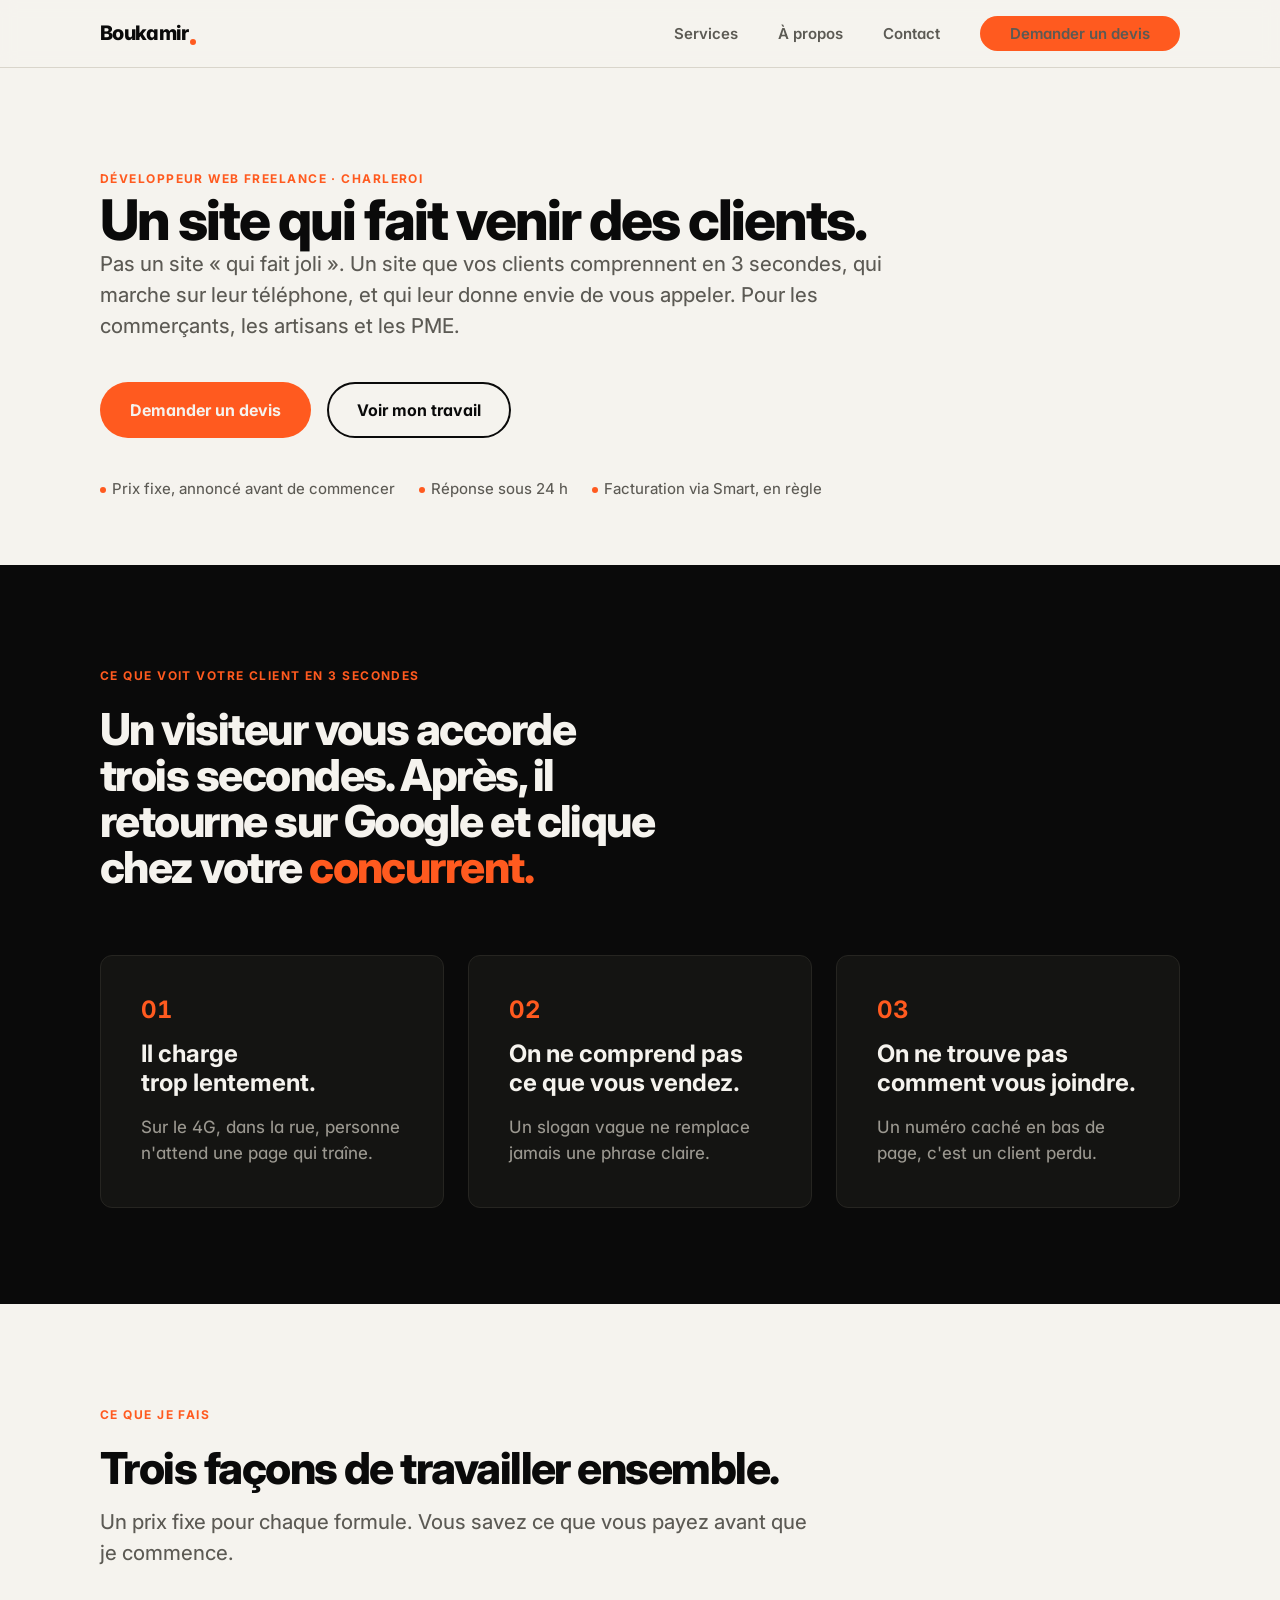
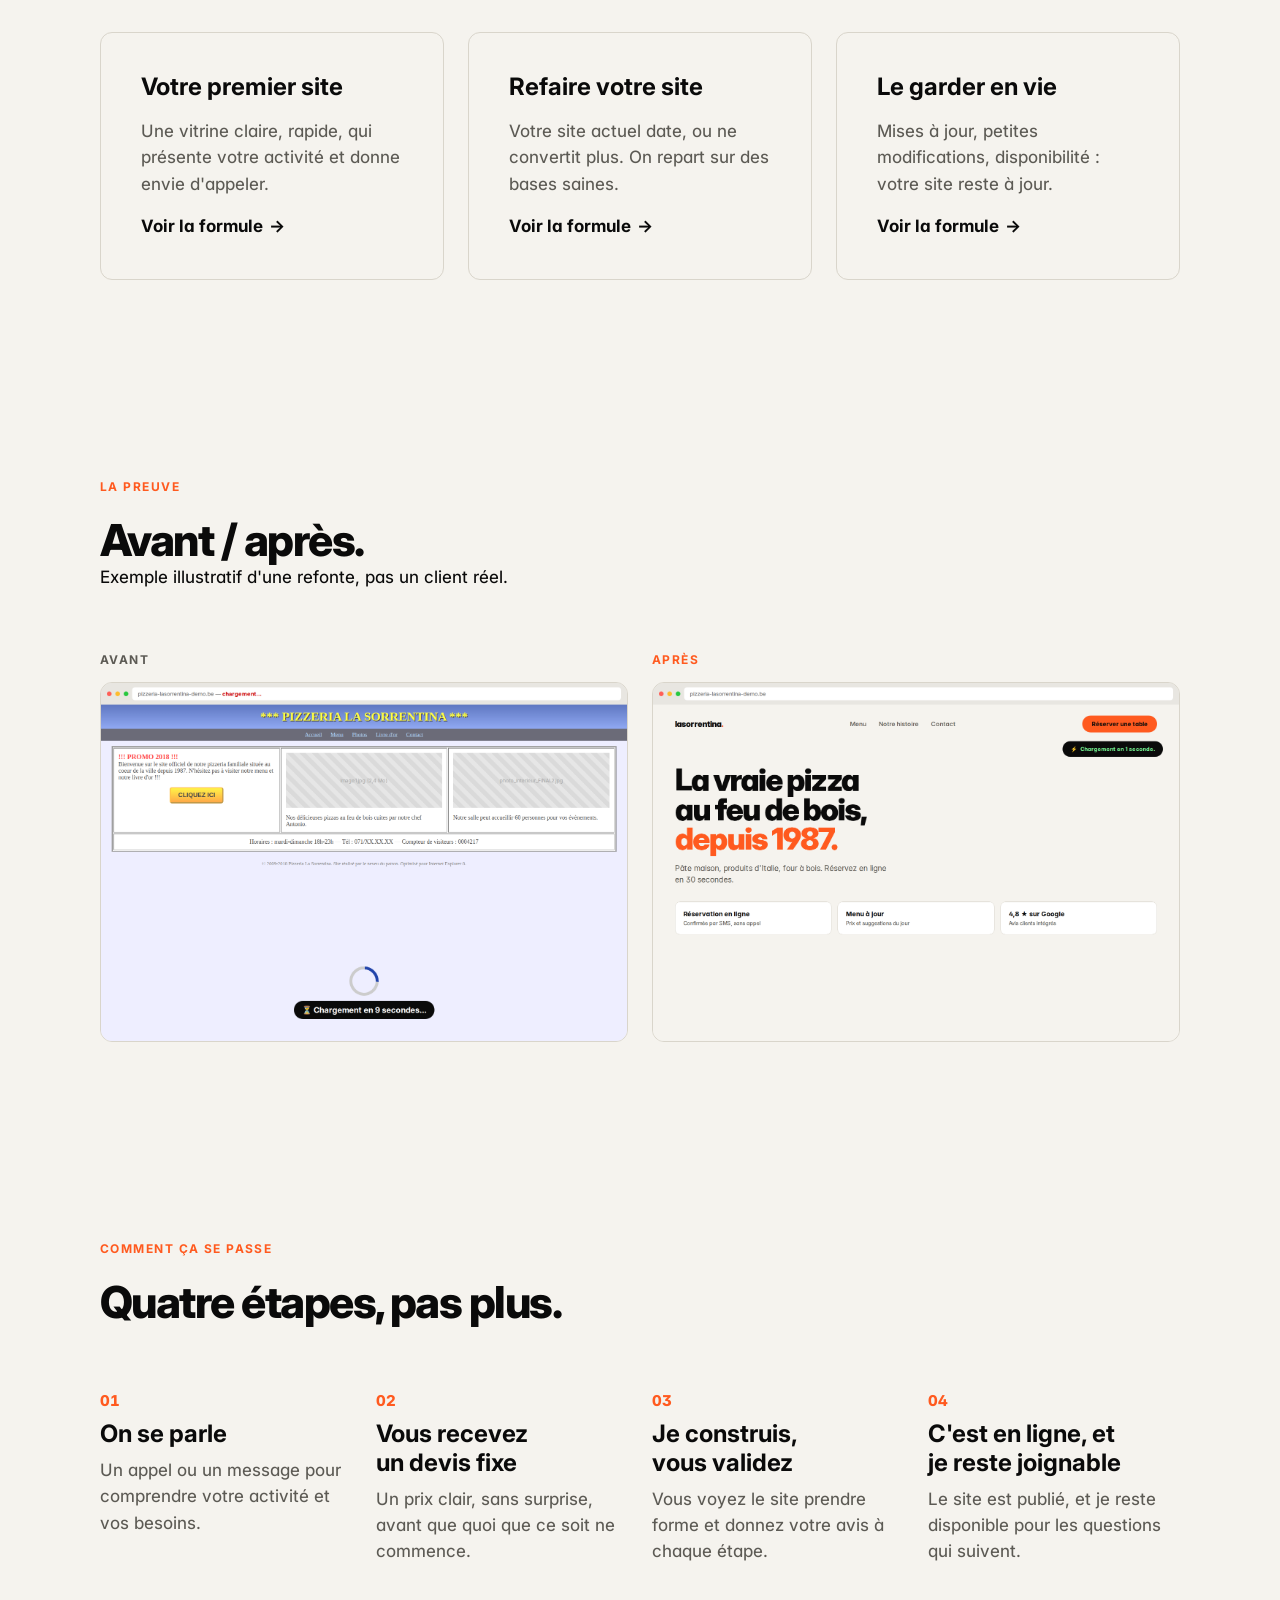
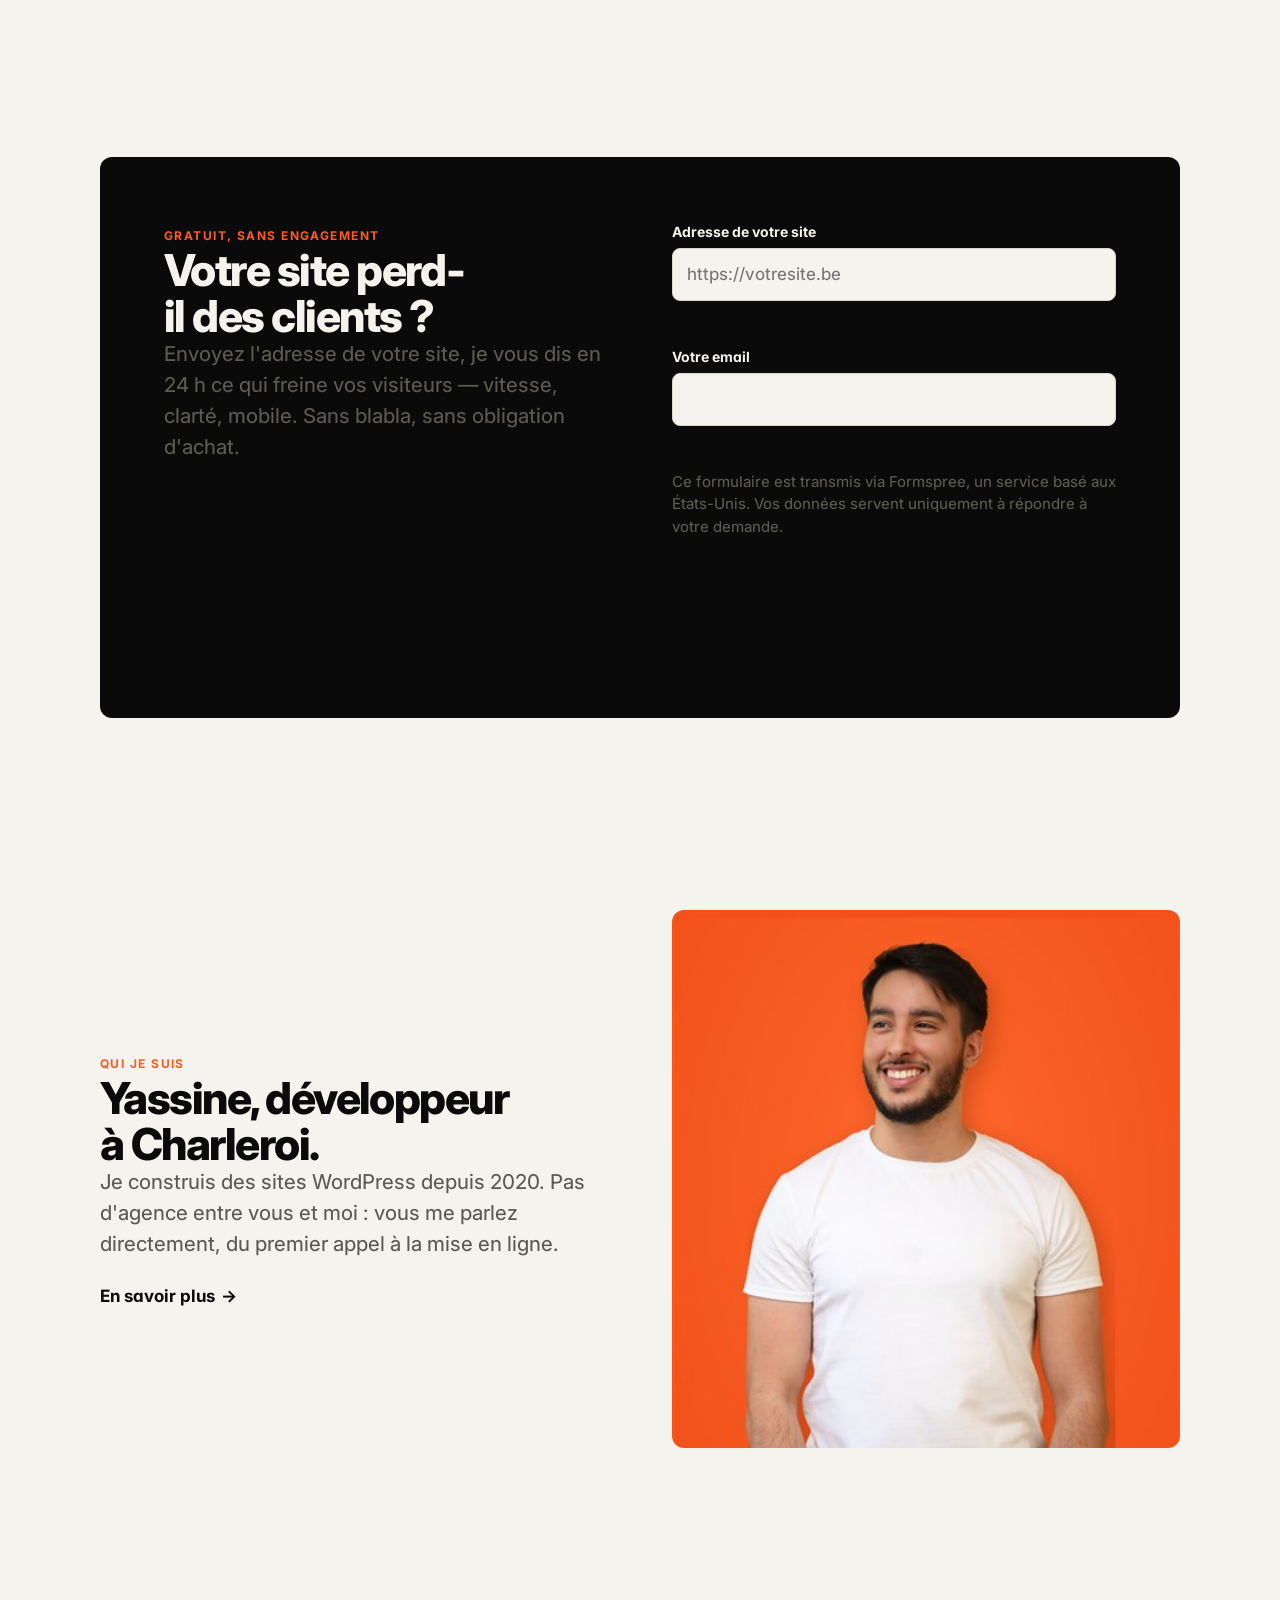
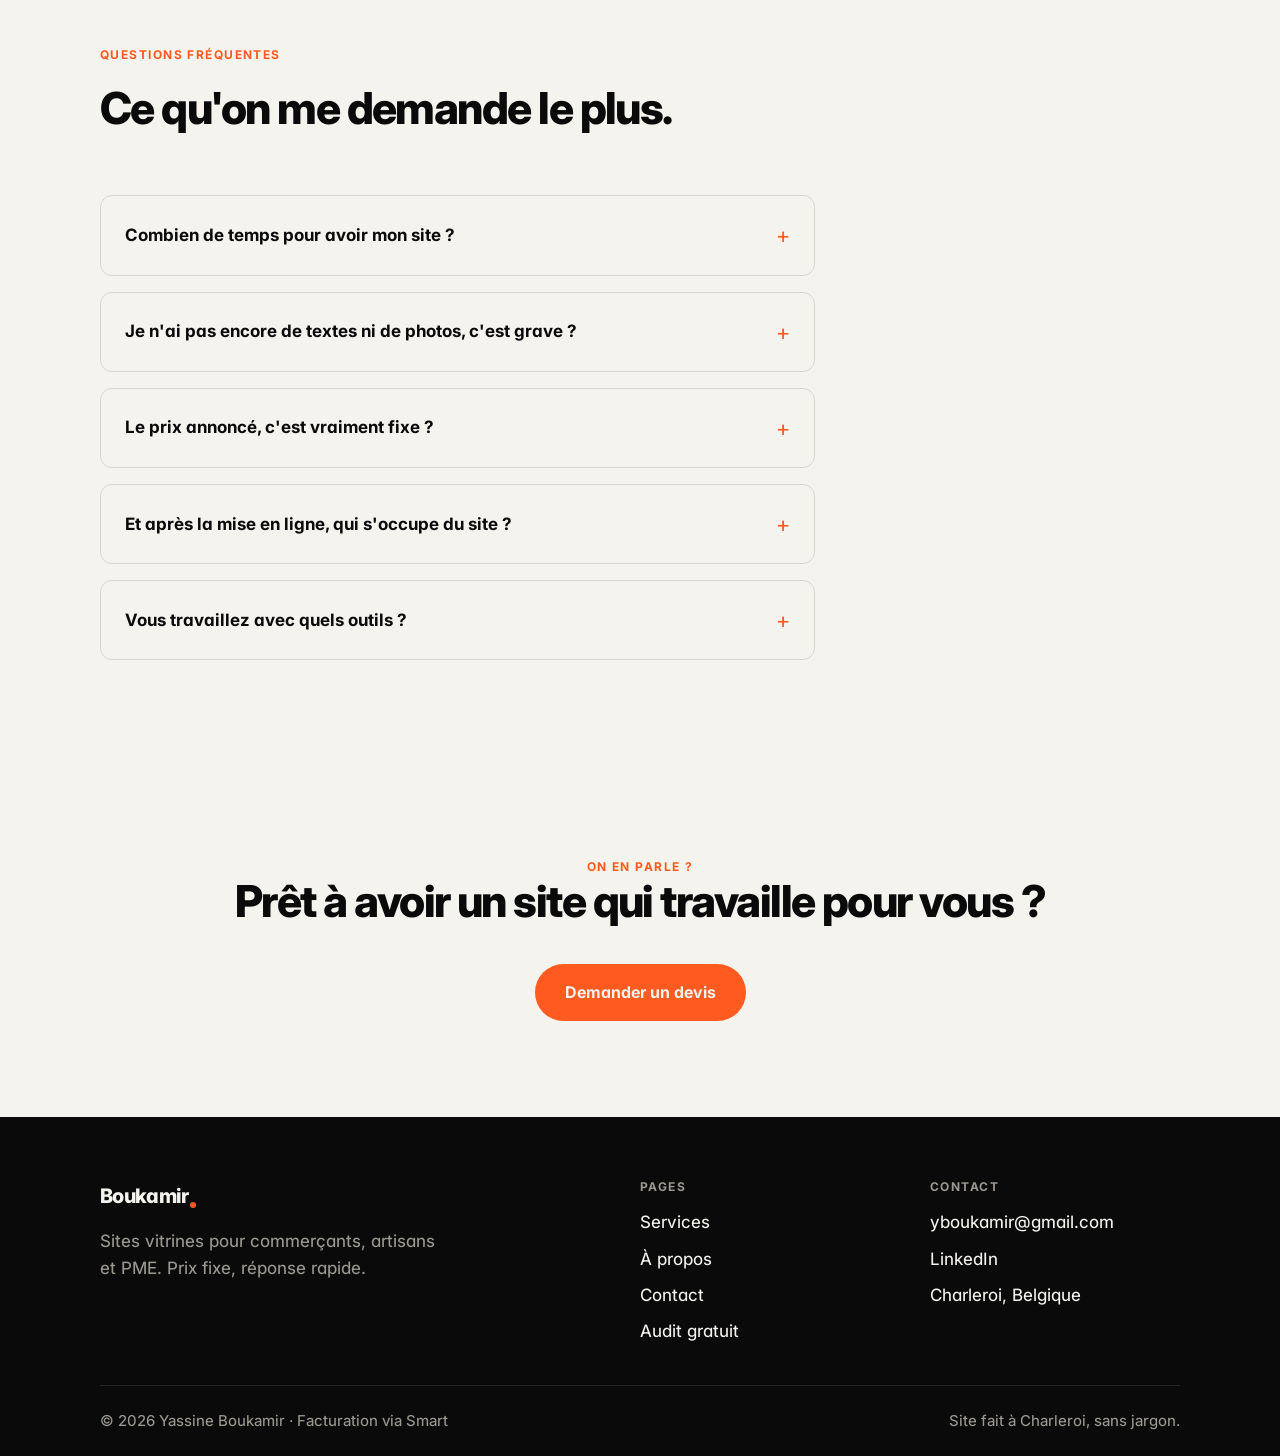
==== index.html @ 2dfe796b "Régénère l'aperçu de partage pour la nouvelle maquette apercu-4.jpg remplace apercu-3.jpg (qui montr" ====
<!DOCTYPE html>
<html lang="fr">
<head>
  <meta charset="UTF-8">
  <meta name="viewport" content="width=device-width, initial-scale=1">
  <title>Un site qui fait venir des clients — Yassine Boukamir, développeur web à Charleroi</title>
  <meta name="description" content="Sites vitrines pour commerçants, artisans et PME. Prix fixe annoncé avant de commencer, réponse sous 24 h. Devis gratuit.">

  <meta property="og:title" content="Un site qui fait venir des clients — Yassine Boukamir">
  <meta property="og:description" content="Sites vitrines pour commerçants, artisans et PME. Prix fixe annoncé avant de commencer, réponse sous 24 h.">
  <meta property="og:type" content="website">
  <meta property="og:url" content="https://boukamir.be/">
  <link rel="canonical" href="https://boukamir.be/">
  <!-- TODO après cette refonte : régénérer l'aperçu de partage avec
       .claude/apercu.ps1 et incrémenter son numéro de version (apercu-4.jpg),
       le contenu de la page ayant changé. -->
  <meta property="og:image" content="https://boukamir.be/assets/apercu-4.jpg">
  <meta property="og:image:width" content="1200">
  <meta property="og:image:height" content="630">
  <meta property="og:image:alt" content="Yassine Boukamir, développeur web à Charleroi">
  <meta name="twitter:card" content="summary_large_image">

  <meta name="google-site-verification" content="LoE7iel1y7EDNJW5CL4DNfynYiIcXp9uapy0k_Mepdo">

  <!-- Police Inter via Google Fonts : choix volontaire de la refonte du
       31/08/2026, au lieu de Manrope auto-hébergée. Inter n'est pas
       distribuée en variable statique facile à auto-héberger dans ce cadre,
       d'où le retour à Google Fonts ; le preconnect limite la latence de la
       première requête. -->
  <link rel="preconnect" href="https://fonts.googleapis.com">
  <link rel="preconnect" href="https://fonts.gstatic.com" crossorigin>
  <link rel="stylesheet" href="https://fonts.googleapis.com/css2?family=Inter:opsz,wght@14..32,100..900&display=swap">
  <link rel="stylesheet" href="css/style.css">
  <link rel="icon" href="data:image/svg+xml,<svg xmlns='http://www.w3.org/2000/svg' viewBox='0 0 100 100'><rect width='100' height='100' rx='16' fill='%230A0A0A'/><text x='50' y='74' font-family='Inter,Segoe UI,sans-serif' font-size='70' font-weight='800' text-anchor='middle' fill='%23F5F3EE'>Y</text></svg>">

  <script type="application/ld+json">
  {
    "@context": "https://schema.org",
    "@type": "Person",
    "name": "Yassine Boukamir",
    "url": "https://boukamir.be/",
    "email": "mailto:yboukamir@gmail.com",
    "image": "https://boukamir.be/assets/yassine-900.jpg",
    "jobTitle": "Développeur web freelance",
    "description": "Sites vitrines pour commerçants, artisans et PME à Charleroi et alentours.",
    "address": {
      "@type": "PostalAddress",
      "addressLocality": "Charleroi",
      "addressCountry": "BE"
    },
    "knowsLanguage": ["fr", "en"],
    "knowsAbout": ["Développement web", "WordPress", "WooCommerce", "Référencement", "Accessibilité"],
    "sameAs": [
      "https://www.linkedin.com/in/yboukamir/",
      "https://github.com/yboukamir"
    ]
  }
  </script>
</head>
<body>
  <a class="lien-evitement" href="#contenu">Aller au contenu</a>

  <header class="site-header">
    <div class="conteneur entete-inner">
      <a class="logo" href="/">Boukamir</a>

      <nav class="nav" id="nav" aria-label="Navigation principale">
        <ul>
          <li><a href="/services.html">Services</a></li>
          <li><a href="/a-propos.html">À propos</a></li>
          <li><a href="/contact.html">Contact</a></li>
        </ul>
        <a class="btn btn--primary" href="/contact.html">Demander un devis</a>
      </nav>

      <button class="nav-toggle" id="burger" type="button" aria-expanded="false" aria-controls="nav" aria-label="Ouvrir le menu">
        <svg viewBox="0 0 24 24" fill="none" stroke="currentColor" stroke-width="2" aria-hidden="true">
          <path d="M3 6h18M3 12h18M3 18h18"/>
        </svg>
      </button>
    </div>
  </header>

  <main id="contenu">

    <!-- Héros texte seul, sans photo : conforme à la maquette source, qui ne
         montre la photo qu'au bloc « Qui je suis » et sur la page à propos. -->
    <section class="hero conteneur">
      <p class="label">Développeur web freelance · Charleroi</p>
      <h1>Un site qui fait venir des clients.</h1>
      <p class="lead">Pas un site « qui fait joli ». Un site que vos clients comprennent en 3 secondes, qui marche sur leur téléphone, et qui leur donne envie de vous appeler. Pour les commerçants, les artisans et les PME.</p>
      <div class="hero-actions">
        <a class="btn btn--primary" href="/contact.html">Demander un devis</a>
        <a class="btn btn--outline" href="#travail">Voir mon travail</a>
      </div>
      <ul class="hero-meta">
        <li>Prix fixe, annoncé avant de commencer</li>
        <li>Réponse sous 24 h</li>
        <li>Facturation via Smart, en règle</li>
      </ul>
    </section>

    <section class="section bg-noir">
      <div class="conteneur">
        <div class="section-head">
          <p class="label">Ce que voit votre client en 3 secondes</p>
          <h2>Un visiteur vous accorde trois secondes. Après, il retourne sur Google et clique chez votre <span class="accent">concurrent.</span></h2>
        </div>
        <div class="grille">
          <div class="card">
            <p class="card-num">01</p>
            <h3>Il charge trop lentement.</h3>
            <p class="gris">Sur le 4G, dans la rue, personne n'attend une page qui traîne.</p>
          </div>
          <div class="card">
            <p class="card-num">02</p>
            <h3>On ne comprend pas ce que vous vendez.</h3>
            <p class="gris">Un slogan vague ne remplace jamais une phrase claire.</p>
          </div>
          <div class="card">
            <p class="card-num">03</p>
            <h3>On ne trouve pas comment vous joindre.</h3>
            <p class="gris">Un numéro caché en bas de page, c'est un client perdu.</p>
          </div>
        </div>
      </div>
    </section>

    <section class="section" id="services-apercu">
      <div class="conteneur">
        <div class="section-head">
          <p class="label">Ce que je fais</p>
          <h2>Trois façons de travailler ensemble.</h2>
          <p class="lead">Un prix fixe pour chaque formule. Vous savez ce que vous payez avant que je commence.</p>
        </div>
        <div class="grille">
          <a class="card" href="/services.html#vitrine">
            <h3>Votre premier site</h3>
            <p class="gris">Une vitrine claire, rapide, qui présente votre activité et donne envie d'appeler.</p>
            <span class="link-arrow">Voir la formule <span class="fleche" aria-hidden="true">→</span></span>
          </a>
          <a class="card" href="/services.html#refonte">
            <h3>Refaire votre site</h3>
            <p class="gris">Votre site actuel date, ou ne convertit plus. On repart sur des bases saines.</p>
            <span class="link-arrow">Voir la formule <span class="fleche" aria-hidden="true">→</span></span>
          </a>
          <a class="card" href="/services.html#suivi">
            <h3>Le garder en vie</h3>
            <p class="gris">Mises à jour, petites modifications, disponibilité : votre site reste à jour.</p>
            <span class="link-arrow">Voir la formule <span class="fleche" aria-hidden="true">→</span></span>
          </a>
        </div>
      </div>
    </section>

    <section class="section" id="travail">
      <div class="conteneur">
        <div class="section-head">
          <p class="label">La preuve</p>
          <h2>Avant / après.</h2>
          <!-- Exemple illustratif, pas un client réel : le nom et le domaine sont
               fictifs. Le dire ici évite de faire croire à un cas vérifiable. -->
          <p class="chapo-section">Exemple illustratif d'une refonte, pas un client réel.</p>
        </div>
        <div class="compare">
          <div class="compare-item avant">
            <p class="label" style="color: var(--gris);">Avant</p>
            <img class="compare-image" src="assets/site-avant.png" width="1440" height="960" alt="Ancien site fictif, lent et chargé, sans mise en avant claire" loading="lazy" decoding="async">
          </div>
          <div class="compare-item apres">
            <p class="label">Après</p>
            <img class="compare-image" src="assets/site-apres.png" width="1440" height="960" alt="Nouveau site fictif, épuré, avec un message clair et un bouton d'action visible" loading="lazy" decoding="async">
          </div>
        </div>
      </div>
    </section>

    <section class="section">
      <div class="conteneur">
        <div class="section-head">
          <p class="label">Comment ça se passe</p>
          <h2>Quatre étapes, pas plus.</h2>
        </div>
        <div class="steps">
          <div class="step">
            <p class="step-num">01</p>
            <h3>On se parle</h3>
            <p class="gris">Un appel ou un message pour comprendre votre activité et vos besoins.</p>
          </div>
          <div class="step">
            <p class="step-num">02</p>
            <h3>Vous recevez un devis fixe</h3>
            <p class="gris">Un prix clair, sans surprise, avant que quoi que ce soit ne commence.</p>
          </div>
          <div class="step">
            <p class="step-num">03</p>
            <h3>Je construis, vous validez</h3>
            <p class="gris">Vous voyez le site prendre forme et donnez votre avis à chaque étape.</p>
          </div>
          <div class="step">
            <p class="step-num">04</p>
            <h3>C'est en ligne, et je reste joignable</h3>
            <p class="gris">Le site est publié, et je reste disponible pour les questions qui suivent.</p>
          </div>
        </div>
      </div>
    </section>

    <section class="section" id="audit">
      <div class="conteneur">
        <div class="audit">
          <div class="audit-inner">
            <div>
              <p class="label">Gratuit, sans engagement</p>
              <h2>Votre site perd-il des clients ?</h2>
              <p class="lead">Envoyez l'adresse de votre site, je vous dis en 24 h ce qui freine vos visiteurs — vitesse, clarté, mobile. Sans blabla, sans obligation d'achat.</p>
            </div>
            <form class="form" data-formulaire action="https://formspree.io/f/mljrvvkd" method="POST" novalidate>
              <input type="hidden" name="_subject" value="Demande d'audit gratuit — boukamir.be">
              <div class="piege-robots" aria-hidden="true">
                <label for="audit-gotcha">Ne pas remplir ce champ</label>
                <input type="text" id="audit-gotcha" name="_gotcha" tabindex="-1" autocomplete="off">
              </div>
              <div class="field">
                <label for="audit-url">Adresse de votre site</label>
                <input class="input" type="url" id="audit-url" name="Site" placeholder="https://votresite.be" required>
                <p class="erreur-champ" role="alert"></p>
              </div>
              <div class="field">
                <label for="audit-email">Votre email</label>
                <input class="input" type="email" id="audit-email" name="Email" required>
                <p class="erreur-champ" role="alert"></p>
              </div>
              <p class="mention-rgpd">Ce formulaire est transmis via Formspree, un service basé aux États-Unis. Vos données servent uniquement à répondre à votre demande.</p>
              <button class="btn btn--outline btn--block" type="submit">Recevoir mon audit gratuit</button>
              <p class="form-note" aria-live="polite"></p>
            </form>
          </div>
        </div>
      </div>
    </section>

    <section class="section">
      <div class="conteneur">
        <div class="grid--split-even">
          <div>
            <p class="label">Qui je suis</p>
            <h2>Yassine, développeur à Charleroi.</h2>
            <p class="lead">Je construis des sites WordPress depuis 2020. Pas d'agence entre vous et moi : vous me parlez directement, du premier appel à la mise en ligne.</p>
            <a class="link-arrow" href="/a-propos.html" style="margin-top: var(--space-3);">En savoir plus <span class="fleche" aria-hidden="true">→</span></a>
          </div>
          <div class="hero-photo">
            <img src="assets/yassine-430.jpg" srcset="assets/yassine-430.jpg 430w, assets/yassine-900.jpg 900w" sizes="(max-width: 900px) 90vw, 430px" alt="Yassine Boukamir, développeur web" width="430" height="538">
          </div>
        </div>
      </div>
    </section>

    <section class="section">
      <div class="conteneur">
        <div class="section-head">
          <p class="label">Questions fréquentes</p>
          <h2>Ce qu'on me demande le plus.</h2>
        </div>
        <div class="faq">
          <details>
            <summary>Combien de temps pour avoir mon site ?</summary>
            <p>Comptez deux à trois semaines pour une vitrine simple, selon la disponibilité des contenus (textes, photos) de votre côté.</p>
          </details>
          <details>
            <summary>Je n'ai pas encore de textes ni de photos, c'est grave ?</summary>
            <p>Non. On peut avancer avec des textes provisoires et les remplacer ensuite, ou je vous aide à les structurer.</p>
          </details>
          <details>
            <summary>Le prix annoncé, c'est vraiment fixe ?</summary>
            <p>Oui. Le devis précise ce qui est compris. S'il y a une demande en plus en cours de route, on en parle avant, jamais après.</p>
          </details>
          <details>
            <summary>Et après la mise en ligne, qui s'occupe du site ?</summary>
            <p>Vous, ou moi si vous prenez la formule de suivi mensuel. Dans tous les cas, le site vous appartient.</p>
          </details>
          <details>
            <summary>Vous travaillez avec quels outils ?</summary>
            <p>WordPress et WooCommerce le plus souvent : c'est un choix solide, que vous pourrez faire évoluer avec n'importe quel autre développeur si besoin.</p>
          </details>
        </div>
      </div>
    </section>

    <section class="cta-final conteneur">
      <p class="label">On en parle ?</p>
      <h2>Prêt à avoir un site qui travaille pour vous ?</h2>
      <div class="hero-actions">
        <a class="btn btn--primary" href="/contact.html">Demander un devis</a>
      </div>
    </section>

  </main>

  <footer class="site-footer">
    <div class="conteneur">
      <div class="footer-grille">
        <div>
          <a class="logo" href="/" style="color: var(--creme);">Boukamir</a>
          <p class="footer-desc">Sites vitrines pour commerçants, artisans et PME. Prix fixe, réponse rapide.</p>
        </div>
        <div>
          <h3>Pages</h3>
          <ul>
            <li><a href="/services.html">Services</a></li>
            <li><a href="/a-propos.html">À propos</a></li>
            <li><a href="/contact.html">Contact</a></li>
            <li><a href="/index.html#audit">Audit gratuit</a></li>
          </ul>
        </div>
        <div>
          <h3>Contact</h3>
          <ul>
            <li><a href="mailto:yboukamir@gmail.com">yboukamir@gmail.com</a></li>
            <li><a href="https://www.linkedin.com/in/yboukamir/">LinkedIn</a></li>
            <li>Charleroi, Belgique</li>
          </ul>
        </div>
      </div>
      <div class="footer-bas">
        <p>© <span id="annee">2026</span> Yassine Boukamir · Facturation via Smart</p>
        <p>Site fait à Charleroi, sans jargon.</p>
      </div>
    </div>
  </footer>

  <script src="js/script.js"></script>
</body>
</html>
---- css/style.css ----
/* ==========================================================================
   boukamir.be — feuille de style du site multi-pages
   Refonte du 31/08/2026 : le site passe de portfolio-recruteur à vitrine de
   prestations pour commerçants/artisans/PME. Nouveau système de jetons,
   nouvelle charte (noir/crème/orange), nouvelle police (Inter, via Google
   Fonts — plus d'auto-hébergement, voir <head> pour le pourquoi).
   Autonome : n'importe pas css/tokens.css, réservé aux outils.
   ========================================================================== */

:root {
  --noir:   #0A0A0A;
  --creme:  #F5F3EE;
  --orange: #FF5A1F;   /* accent unique : un mot, un bouton, un trait. 5 % de la surface max. */
  --gris:   #5C5A54;
  --gris-2: #9B9890;
  --ligne:  #D9D5CB;
  --ligne-noir: #262521;

  --font: "Inter", system-ui, -apple-system, "Segoe UI", Helvetica, Arial, sans-serif;
  --feat: "ss01", "cv11";

  --display: 850 clamp(48px, 8vw, 112px)/0.95 var(--font);
  --h1:      800 clamp(32px, 5vw, 56px)/1.05 var(--font);
  --h2:      800 clamp(28px, 4vw, 44px)/1.05 var(--font);
  --h3:      700 clamp(20px, 2.2vw, 24px)/1.2 var(--font);
  --body:    450 17px/1.55 var(--font);
  --body-lg: 450 clamp(18px, 1.6vw, 21px)/1.5 var(--font);
  --small:   450 15px/1.5 var(--font);
  --label:   700 12px/1 var(--font);

  --ls-display: -0.05em;
  --ls-title: -0.035em;
  --ls-label: 0.12em;

  --radius-btn: 999px;
  --radius-card: 12px;

  --space-1: 8px;
  --space-2: 16px;
  --space-3: 24px;
  --space-4: 40px;
  --space-5: 64px;
  --space-6: 96px;
  --space-7: 128px;

  --container: 1160px;
  --measure: 65ch;
  --gutter: clamp(20px, 4vw, 40px);

  /* Sans cette déclaration, un visiteur en thème système sombre voit le
     navigateur assombrir seul les champs de saisie sur un fond resté clair
     (leçon du 26/08/2026, valable pour toute la charte). Aucun thème sombre
     ici, volontairement : voir CLAUDE.md. */
  color-scheme: light;
}

*, *::before, *::after { box-sizing: border-box; }
* { margin: 0; }

html { -webkit-text-size-adjust: 100%; }

body {
  font: var(--body);
  font-feature-settings: var(--feat);
  color: var(--noir);
  background: var(--creme);
  -webkit-font-smoothing: antialiased;
}

img, svg { display: block; max-width: 100%; }
a { color: inherit; }

h1, h2, h3 { font-feature-settings: var(--feat); text-wrap: balance; }

@media (prefers-reduced-motion: no-preference) {
  html { scroll-behavior: smooth; }
}
@media (prefers-reduced-motion: reduce) {
  *, *::before, *::after { animation-duration: 0.01ms !important; animation-iteration-count: 1 !important; transition-duration: 0.01ms !important; scroll-behavior: auto !important; }
}

:focus-visible {
  outline: 3px solid var(--orange);
  outline-offset: 3px;
}

.lien-evitement {
  position: absolute;
  left: -9999px;
  top: 0;
  background: var(--noir);
  color: var(--creme);
  padding: var(--space-2) var(--space-3);
  z-index: 100;
  border-radius: 0 0 8px 0;
}
.lien-evitement:focus { left: 0; }

.conteneur {
  max-width: var(--container);
  margin-inline: auto;
  padding-inline: var(--gutter);
}

.bg-noir { background: var(--noir); color: var(--creme); }
.bg-noir .gris { color: var(--gris-2); }

.accent { color: var(--orange); }

.gris { color: var(--gris); }

.visually-hidden {
  position: absolute; width: 1px; height: 1px; padding: 0; margin: -1px;
  overflow: hidden; clip: rect(0,0,0,0); white-space: nowrap; border: 0;
}

/* ==========================================================================
   TYPOGRAPHIE
   ========================================================================== */

h1, .h1 { font: var(--h1); letter-spacing: var(--ls-title); }
h2, .h2 { font: var(--h2); letter-spacing: var(--ls-title); }
h3, .h3 { font: var(--h3); }
.display { font: var(--display); letter-spacing: var(--ls-display); }
.lead { font: var(--body-lg); color: var(--gris); max-width: var(--measure); }
.bg-noir .lead { color: var(--gris-2); }
.label {
  font: var(--label);
  letter-spacing: var(--ls-label);
  text-transform: uppercase;
  color: var(--orange);
  display: inline-block;
}

/* ==========================================================================
   LOGO
   ========================================================================== */

.logo {
  font-weight: 800;
  font-size: 20px;
  letter-spacing: var(--ls-title);
  text-decoration: none;
  display: inline-flex;
  align-items: baseline;
  gap: 2px;
}
.logo::after {
  content: "";
  width: 6px;
  height: 6px;
  border-radius: 50%;
  background: var(--orange);
  align-self: flex-end;
  margin-bottom: 4px;
}

/* ==========================================================================
   BOUTONS ET LIENS
   ========================================================================== */

.btn {
  display: inline-flex;
  align-items: center;
  justify-content: center;
  gap: var(--space-1);
  font-weight: 700;
  font-size: 16px;
  padding: 14px 28px;
  border-radius: var(--radius-btn);
  border: 2px solid transparent;
  cursor: pointer;
  text-decoration: none;
  transition: transform 0.15s ease, background 0.15s ease, color 0.15s ease, border-color 0.15s ease;
}
.btn:hover { transform: translateY(-1px); }
.btn:active { transform: translateY(0); }
.btn:disabled { cursor: not-allowed; opacity: 0.6; transform: none; }

.btn--primary {
  background: var(--orange);
  color: var(--creme);
}
.btn--primary:hover { background: #e64f18; }

.btn--outline {
  background: transparent;
  border-color: currentColor;
  color: var(--noir);
}
.btn--outline:hover { background: var(--noir); color: var(--creme); border-color: var(--noir); }
.bg-noir .btn--outline { color: var(--creme); }
.bg-noir .btn--outline:hover { background: var(--creme); color: var(--noir); }

.btn--block { width: 100%; }

.link-arrow {
  display: inline-flex;
  align-items: center;
  gap: 6px;
  font-weight: 700;
  text-decoration: none;
  color: var(--noir);
}
.bg-noir .link-arrow { color: var(--creme); }
.link-arrow .fleche {
  transition: transform 0.15s ease;
  display: inline-block;
}
.link-arrow:hover .fleche { transform: translateX(4px); }
@media (prefers-reduced-motion: reduce) {
  .link-arrow:hover .fleche { transform: none; }
}

/* ==========================================================================
   EN-TÊTE + NAVIGATION
   ========================================================================== */

.site-header {
  position: sticky;
  top: 0;
  z-index: 50;
  background: rgba(245, 243, 238, 0.92);
  backdrop-filter: blur(8px);
  border-bottom: 1px solid var(--ligne);
}

.entete-inner {
  display: flex;
  align-items: center;
  justify-content: space-between;
  padding-block: var(--space-2);
}

.nav {
  display: flex;
  align-items: center;
  gap: var(--space-4);
}

.nav ul {
  display: flex;
  gap: var(--space-4);
  list-style: none;
  padding: 0;
}

.nav a {
  text-decoration: none;
  font-weight: 600;
  font-size: 15px;
  color: var(--gris);
  padding-block: 4px;
  border-bottom: 2px solid transparent;
}
.nav a:hover { color: var(--noir); }
.nav a[aria-current="page"] {
  color: var(--noir);
  border-bottom-color: var(--orange);
}

.nav-toggle {
  display: none;
  background: none;
  border: none;
  padding: 8px;
  cursor: pointer;
}
.nav-toggle svg { width: 24px; height: 24px; }

@media (max-width: 900px) {
  .nav-toggle { display: inline-flex; }

  .nav {
    position: fixed;
    inset: 0 0 0 auto;
    width: min(320px, 85vw);
    background: var(--creme);
    flex-direction: column;
    align-items: flex-start;
    padding: var(--space-5) var(--space-3);
    transform: translateX(100%);
    transition: transform 0.25s ease;
    box-shadow: -8px 0 24px rgba(0,0,0,0.12);
  }
  .nav.ouvert { transform: translateX(0); }

  .nav ul {
    flex-direction: column;
    gap: var(--space-3);
    width: 100%;
  }
  .nav a { font-size: 18px; }

  .nav .btn { margin-top: var(--space-3); }
}

/* ==========================================================================
   HERO
   ========================================================================== */

.hero {
  padding-block: var(--space-6) var(--space-5);
}

.hero-meta {
  display: flex;
  flex-wrap: wrap;
  gap: var(--space-3);
  margin-top: var(--space-4);
  font: var(--small);
  color: var(--gris);
  list-style: none;
  padding: 0;
}
.hero-meta li { list-style: none; display: flex; align-items: center; gap: 6px; }
.hero-meta li::before {
  content: "";
  width: 6px; height: 6px; border-radius: 50%;
  background: var(--orange);
  flex-shrink: 0;
}

.hero-actions {
  display: flex;
  flex-wrap: wrap;
  gap: var(--space-2);
  margin-top: var(--space-4);
}

.grid--split {
  display: grid;
  grid-template-columns: 1.1fr 0.9fr;
  gap: var(--space-5);
  align-items: center;
}
.grid--split-even {
  display: grid;
  grid-template-columns: 1fr 1fr;
  gap: var(--space-5);
  align-items: center;
}
@media (max-width: 900px) {
  .grid--split, .grid--split-even { grid-template-columns: 1fr; }
}

.hero-photo img {
  width: 100%;
  border-radius: var(--radius-card);
  aspect-ratio: 4/5;
  object-fit: cover;
}

/* Page à propos : la maquette veut une photo "pleine hauteur", moins serrée
   que celle de l'accueil — un cadrage à part, pas le même recadré en CSS. */
.hero-photo--haute img { aspect-ratio: 2/3; }

/* ==========================================================================
   SECTIONS
   ========================================================================== */

.section { padding-block: var(--space-6); }
.section--tight { padding-block: var(--space-5); }

.rule { border: 0; border-top: 1px solid var(--ligne); margin: 0; }

.section-head { max-width: var(--measure); margin-bottom: var(--space-5); }
.section-head .label { margin-bottom: var(--space-2); }
.section-head h2 { margin-top: var(--space-1); }
.section-head .lead { margin-top: var(--space-2); }

/* ==========================================================================
   CARTES
   ========================================================================== */

.grille {
  display: grid;
  grid-template-columns: repeat(3, 1fr);
  gap: var(--space-3);
}
.grille--4 { grid-template-columns: repeat(4, 1fr); }
.grille--2 { grid-template-columns: repeat(2, 1fr); }

@media (max-width: 900px) {
  .grille, .grille--4 { grid-template-columns: repeat(2, 1fr); }
}
@media (max-width: 600px) {
  .grille, .grille--4, .grille--2 { grid-template-columns: 1fr; }
}

.card {
  background: var(--creme);
  border: 1px solid var(--ligne);
  border-radius: var(--radius-card);
  padding: var(--space-4);
  display: flex;
  flex-direction: column;
  gap: var(--space-2);
}
.bg-noir .card {
  background: #141412;
  border-color: var(--ligne-noir);
}

.card--accent {
  border-color: var(--noir);
  border-width: 2px;
  position: relative;
}

.card-num {
  font: var(--h3);
  color: var(--orange);
  font-variant-numeric: tabular-nums;
}

a.card {
  text-decoration: none;
  color: inherit;
  transition: border-color 0.15s ease, transform 0.15s ease;
}
a.card:hover {
  border-color: var(--noir);
  transform: translateY(-2px);
}

.badge {
  position: absolute;
  top: -12px;
  left: var(--space-3);
  background: var(--noir);
  color: var(--creme);
  font: var(--label);
  letter-spacing: var(--ls-label);
  text-transform: uppercase;
  padding: 4px 12px;
  border-radius: var(--radius-btn);
}

/* ==========================================================================
   LISTES
   ========================================================================== */

.list {
  list-style: none;
  padding: 0;
  display: flex;
  flex-direction: column;
  gap: var(--space-2);
}
.list li {
  display: flex;
  align-items: flex-start;
  gap: 10px;
}
.list li::before {
  content: "";
  flex-shrink: 0;
  width: 8px; height: 8px;
  margin-top: 7px;
  border-radius: 50%;
  background: var(--orange);
}
.list--muted li::before { background: var(--gris-2); }

/* ==========================================================================
   ÉTAPES
   ========================================================================== */

.steps {
  display: grid;
  grid-template-columns: repeat(4, 1fr);
  gap: var(--space-3);
  counter-reset: etape;
}
@media (max-width: 900px) { .steps { grid-template-columns: repeat(2, 1fr); } }
@media (max-width: 600px) { .steps { grid-template-columns: 1fr; } }

.step { display: flex; flex-direction: column; gap: var(--space-1); }
.step-num {
  font-weight: 800;
  font-size: 15px;
  color: var(--orange);
  font-variant-numeric: tabular-nums;
}

/* ==========================================================================
   BLOC AUDIT (fond noir)
   ========================================================================== */

.audit {
  background: var(--noir);
  color: var(--creme);
  border-radius: var(--radius-card);
  padding: var(--space-5);
}
.audit-inner {
  display: grid;
  grid-template-columns: 1fr 1fr;
  gap: var(--space-5);
  align-items: start;
}
@media (max-width: 900px) { .audit-inner { grid-template-columns: 1fr; } }

/* ==========================================================================
   FORMULAIRES
   ========================================================================== */

.form { display: flex; flex-direction: column; gap: var(--space-3); }

.field { display: flex; flex-direction: column; gap: 6px; }
.field label { font-weight: 700; font-size: 14px; }
.field .facultatif { font-weight: 450; color: var(--gris-2); }

.input, .textarea {
  font: var(--body);
  font-family: var(--font);
  padding: 12px 14px;
  border: 1.5px solid var(--ligne);
  border-radius: 8px;
  background: var(--creme);
  color: var(--noir);
  width: 100%;
}
.bg-noir .input, .bg-noir .textarea {
  background: #141412;
  border-color: var(--ligne-noir);
  color: var(--creme);
}
.input:focus, .textarea:focus { border-color: var(--orange); }
.textarea { resize: vertical; min-height: 120px; }

.field.invalide .input, .field.invalide .textarea { border-color: #c0392b; }
.erreur-champ {
  font: var(--small);
  color: #c0392b;
  min-height: 1em;
}
.bg-noir .erreur-champ { color: #ff8a75; }

.choices {
  display: flex;
  flex-wrap: wrap;
  gap: var(--space-1);
}
.choix {
  position: relative;
}
.choix input {
  position: absolute;
  opacity: 0;
  width: 100%; height: 100%;
  margin: 0;
  cursor: pointer;
}
.choix span {
  display: inline-flex;
  padding: 8px 16px;
  border: 1.5px solid var(--ligne);
  border-radius: var(--radius-btn);
  font-size: 14px;
  font-weight: 600;
}
.bg-noir .choix span { border-color: var(--ligne-noir); }
.choix input:checked + span {
  background: var(--orange);
  border-color: var(--orange);
  color: var(--creme);
}
.choix input:focus-visible + span {
  outline: 3px solid var(--orange);
  outline-offset: 2px;
}

.form-note {
  font: var(--small);
  min-height: 1.2em;
}
.form-note.succes { color: #2e7d32; }
.bg-noir .form-note.succes { color: #7fd992; }
.form-note.echec { color: #c0392b; }
.bg-noir .form-note.echec { color: #ff8a75; }

.mention-rgpd {
  font: var(--small);
  color: var(--gris);
}
.bg-noir .mention-rgpd { color: var(--gris-2); }

/* Piège à robots : hors écran mais présent pour les lecteurs de formulaire
   automatisés, jamais rempli par un humain. */
.piege-robots { position: absolute; left: -9999px; width: 1px; height: 1px; overflow: hidden; }

/* ==========================================================================
   COMPARAISON AVANT / APRÈS
   ========================================================================== */

.compare {
  display: grid;
  grid-template-columns: 1fr 1fr;
  gap: var(--space-3);
}
@media (max-width: 600px) { .compare { grid-template-columns: 1fr; } }

.compare-item { display: flex; flex-direction: column; gap: var(--space-2); }
.compare-item .label { color: var(--gris); }
.compare-item.apres .label { color: var(--orange); }

.compare-image {
  width: 100%;
  height: auto;
  border-radius: var(--radius-card);
  border: 1px solid var(--ligne);
}

.placeholder {
  aspect-ratio: 16/10;
  border-radius: var(--radius-card);
  border: 1.5px dashed var(--ligne);
  display: grid;
  place-items: center;
  text-align: center;
  padding: var(--space-2);
  color: var(--gris);
  font: var(--small);
  background: #ECE9E1;
}

/* ==========================================================================
   STATS
   ========================================================================== */

.stat { display: flex; flex-direction: column; gap: 4px; }
.stat-num {
  font: var(--h1);
  letter-spacing: var(--ls-title);
  color: var(--orange);
}
.stat-label { font: var(--small); color: var(--gris); }

/* ==========================================================================
   FAQ (accordéon natif)
   ========================================================================== */

.faq { display: flex; flex-direction: column; gap: var(--space-2); max-width: var(--measure); }
.faq details {
  border: 1px solid var(--ligne);
  border-radius: var(--radius-card);
  padding: var(--space-2) var(--space-3);
}
.bg-noir .faq details { border-color: var(--ligne-noir); }
.faq summary {
  font-weight: 700;
  cursor: pointer;
  list-style: none;
  display: flex;
  justify-content: space-between;
  align-items: center;
  gap: var(--space-2);
  padding-block: 6px;
}
.faq summary::-webkit-details-marker { display: none; }
.faq summary::after {
  content: "+";
  font-size: 22px;
  font-weight: 400;
  color: var(--orange);
  flex-shrink: 0;
}
.faq details[open] summary::after { content: "–"; }
.faq p { margin-top: var(--space-2); color: var(--gris); }
.bg-noir .faq p { color: var(--gris-2); }

/* ==========================================================================
   PRIX
   ========================================================================== */

.price {
  font: var(--display);
  font-size: clamp(36px, 5vw, 52px);
  letter-spacing: var(--ls-title);
}
.price .unite { font-size: 16px; font-weight: 600; color: var(--gris); }

/* ==========================================================================
   CTA FINAL
   ========================================================================== */

.cta-final {
  text-align: center;
  padding-block: var(--space-6);
}
.cta-final .lead { margin-inline: auto; }
.cta-final .hero-actions { justify-content: center; }

/* ==========================================================================
   PIED DE PAGE
   ========================================================================== */

.site-footer {
  background: var(--noir);
  color: var(--creme);
  padding-block: var(--space-5) var(--space-3);
}

.footer-grille {
  display: grid;
  grid-template-columns: 2fr 1fr 1fr;
  gap: var(--space-4);
  padding-bottom: var(--space-4);
  border-bottom: 1px solid var(--ligne-noir);
}
@media (max-width: 600px) { .footer-grille { grid-template-columns: 1fr; } }

.footer-grille h3 { font: var(--label); letter-spacing: var(--ls-label); text-transform: uppercase; color: var(--gris-2); margin-bottom: var(--space-2); }
.footer-grille ul { list-style: none; padding: 0; display: flex; flex-direction: column; gap: 10px; }
.footer-grille a { text-decoration: none; color: var(--creme); }
.footer-grille a:hover { color: var(--orange); }
.footer-desc { color: var(--gris-2); margin-top: var(--space-2); max-width: 32ch; }

.footer-bas {
  display: flex;
  justify-content: space-between;
  flex-wrap: wrap;
  gap: var(--space-2);
  padding-top: var(--space-3);
  font: var(--small);
  color: var(--gris-2);
}
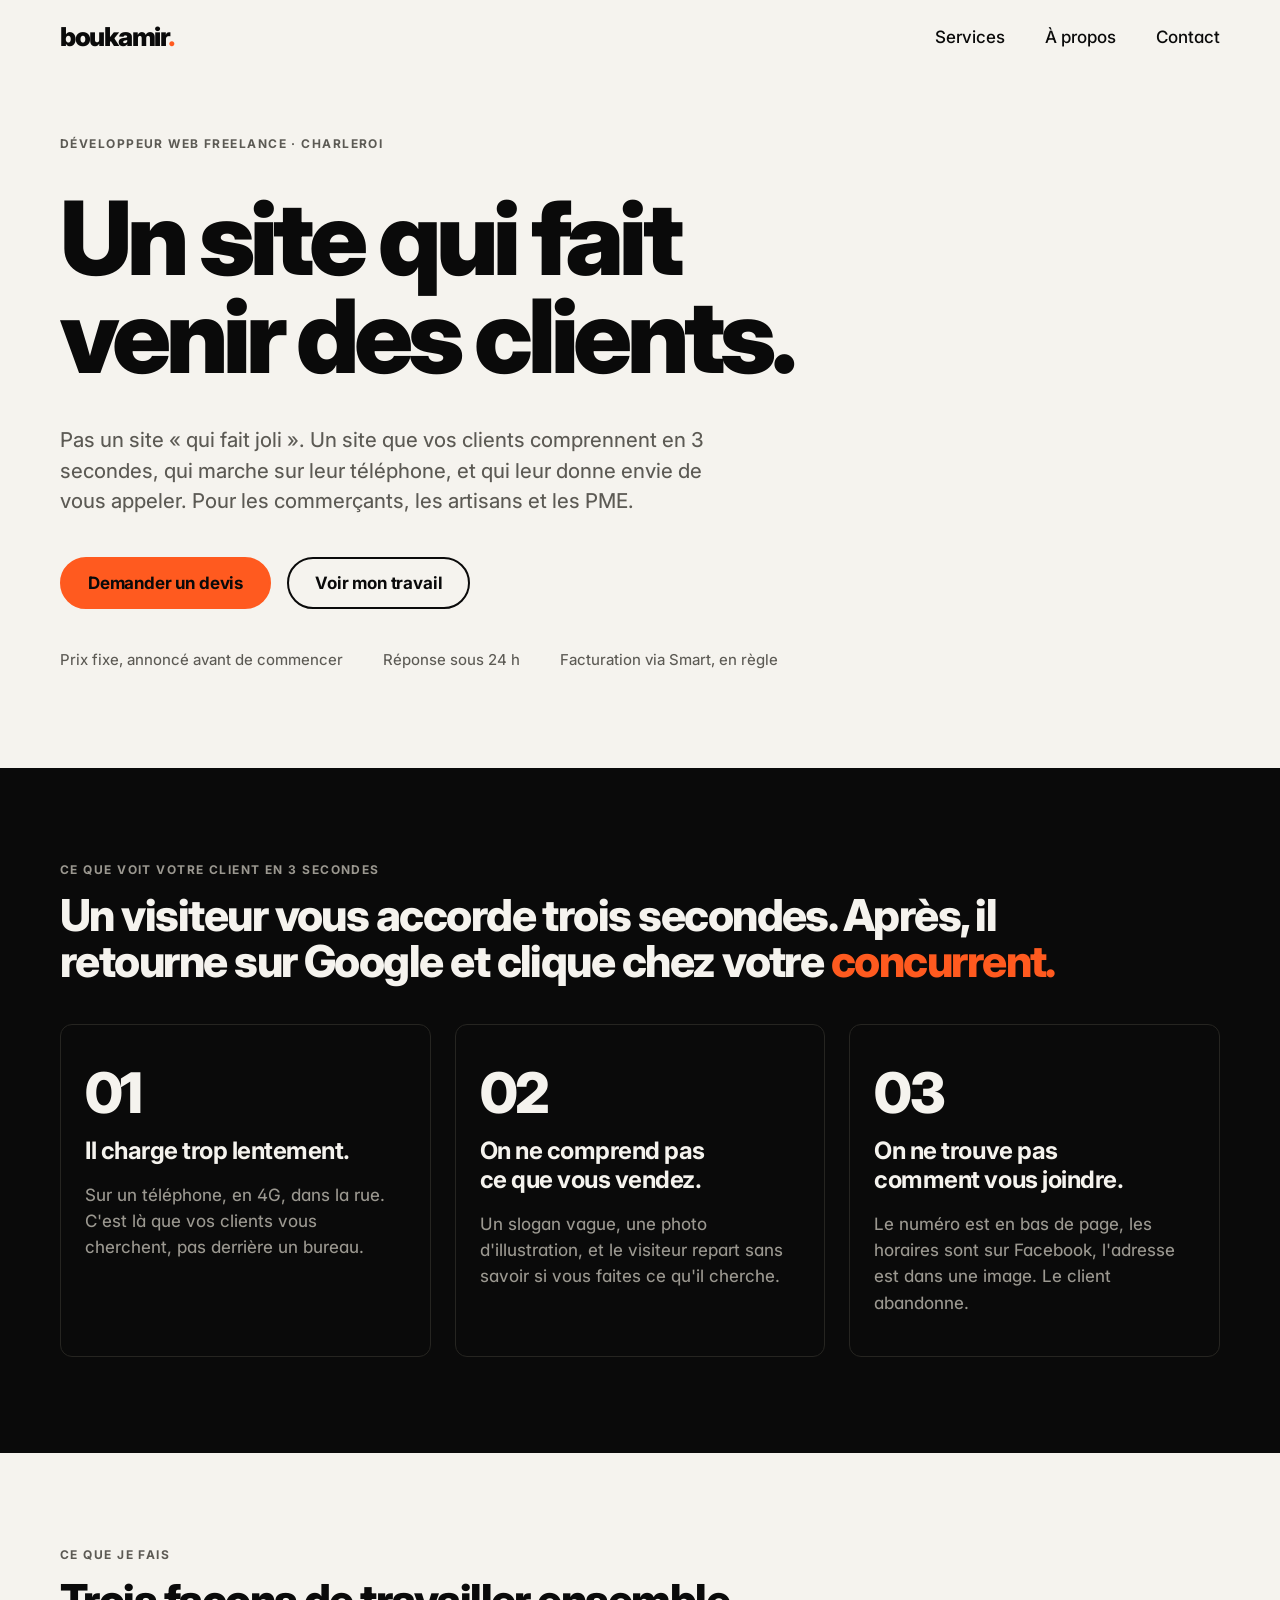
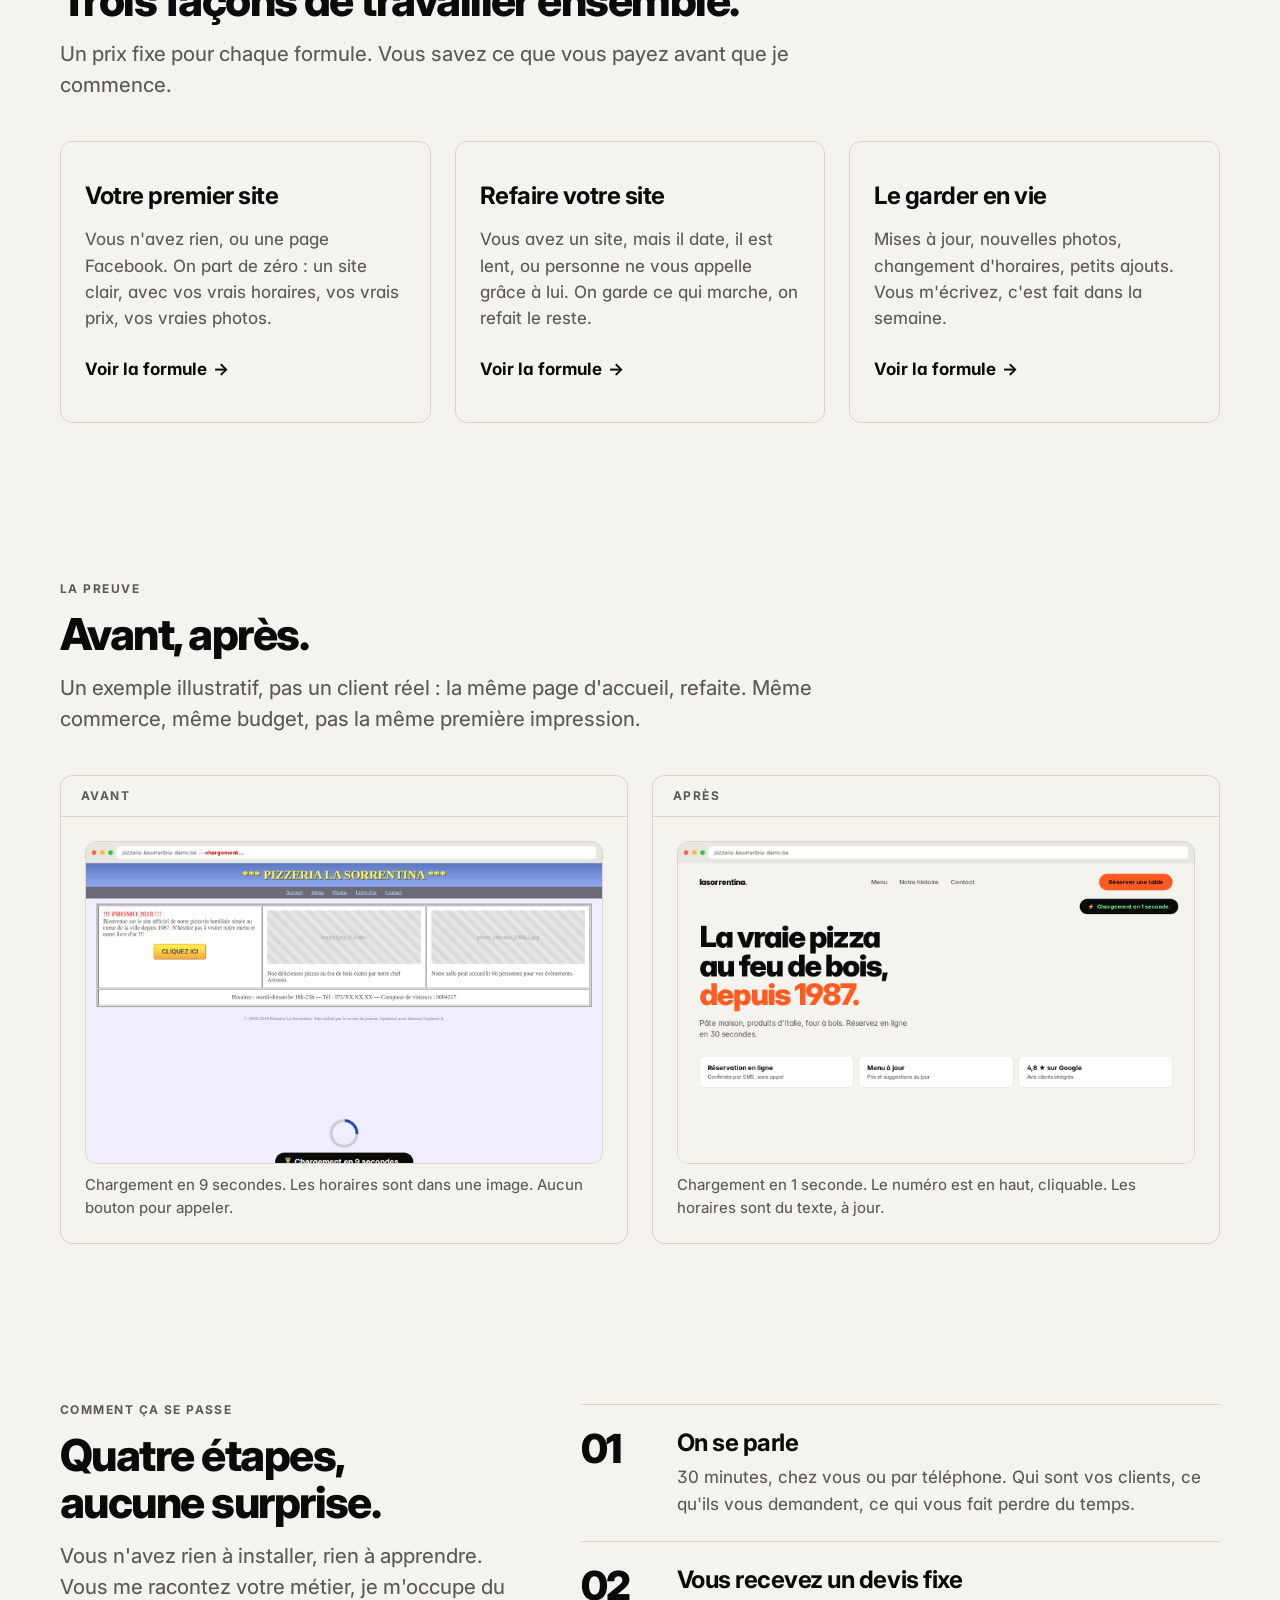
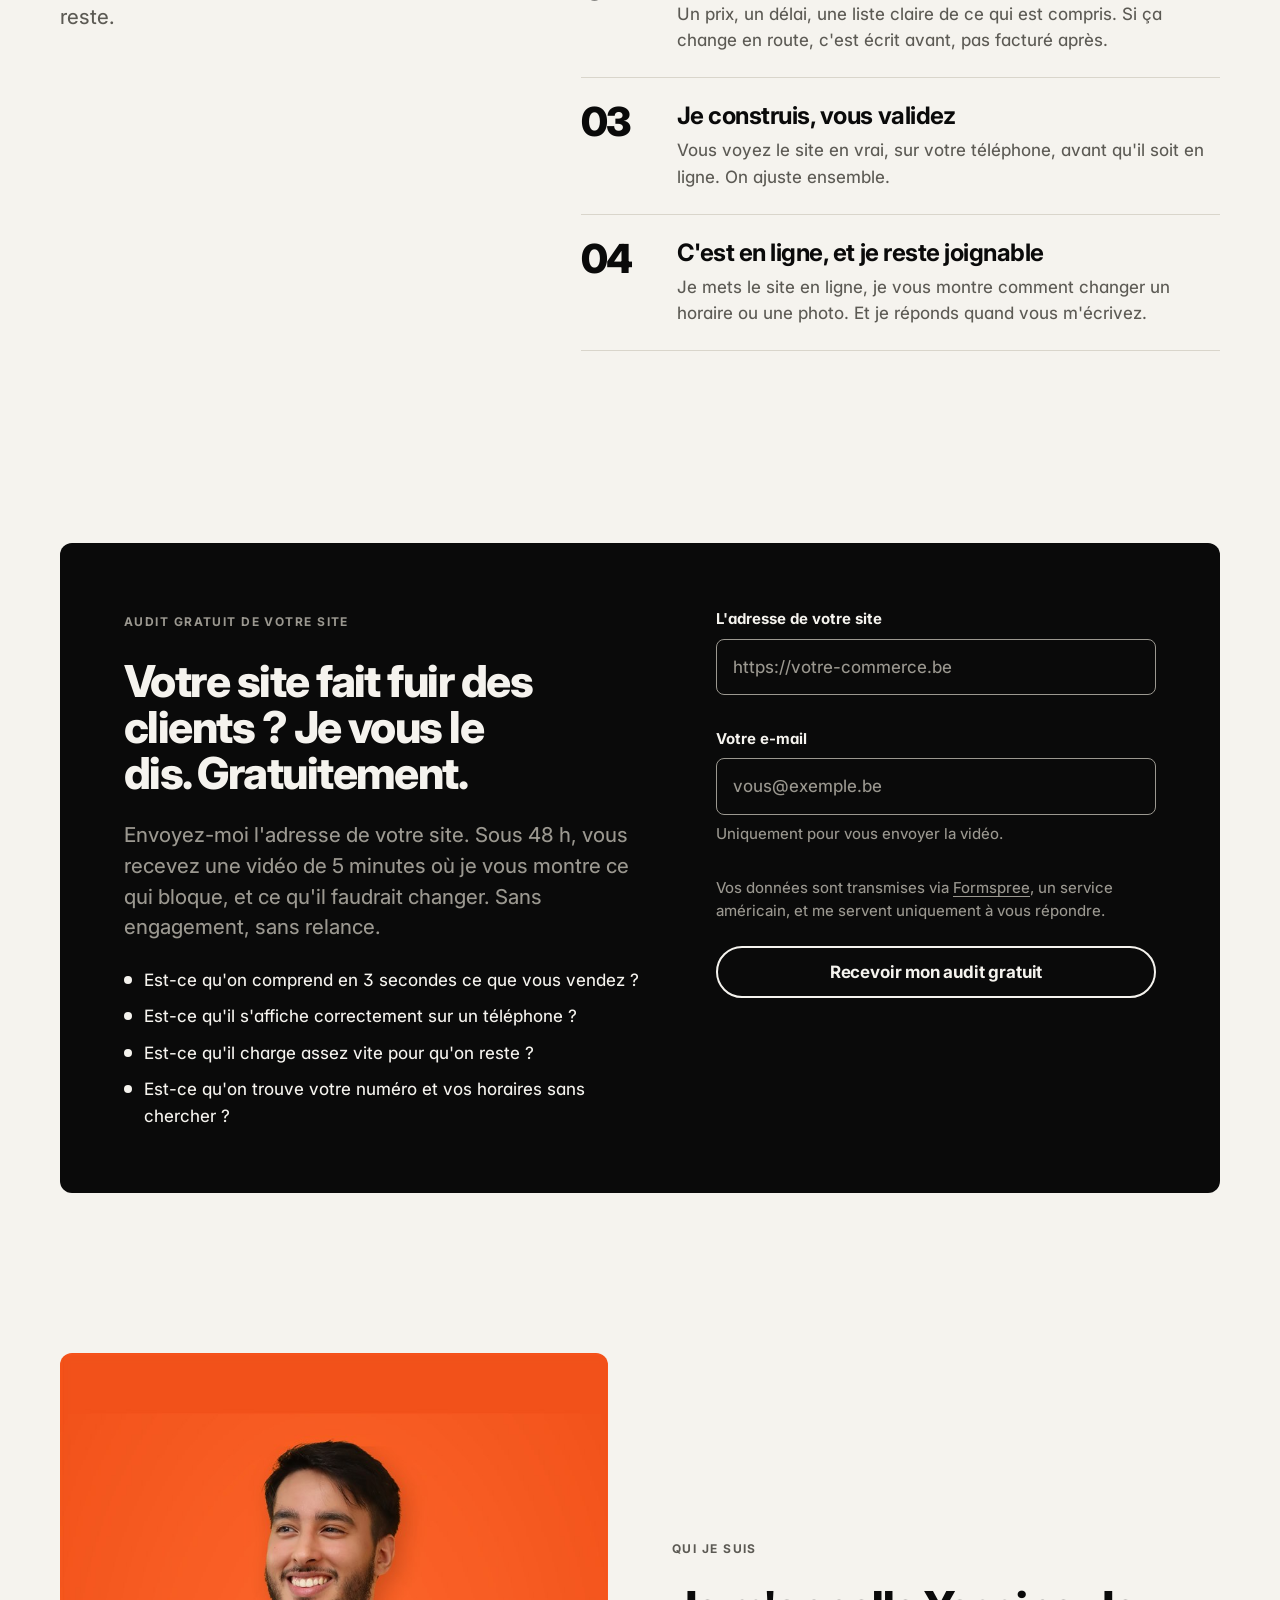
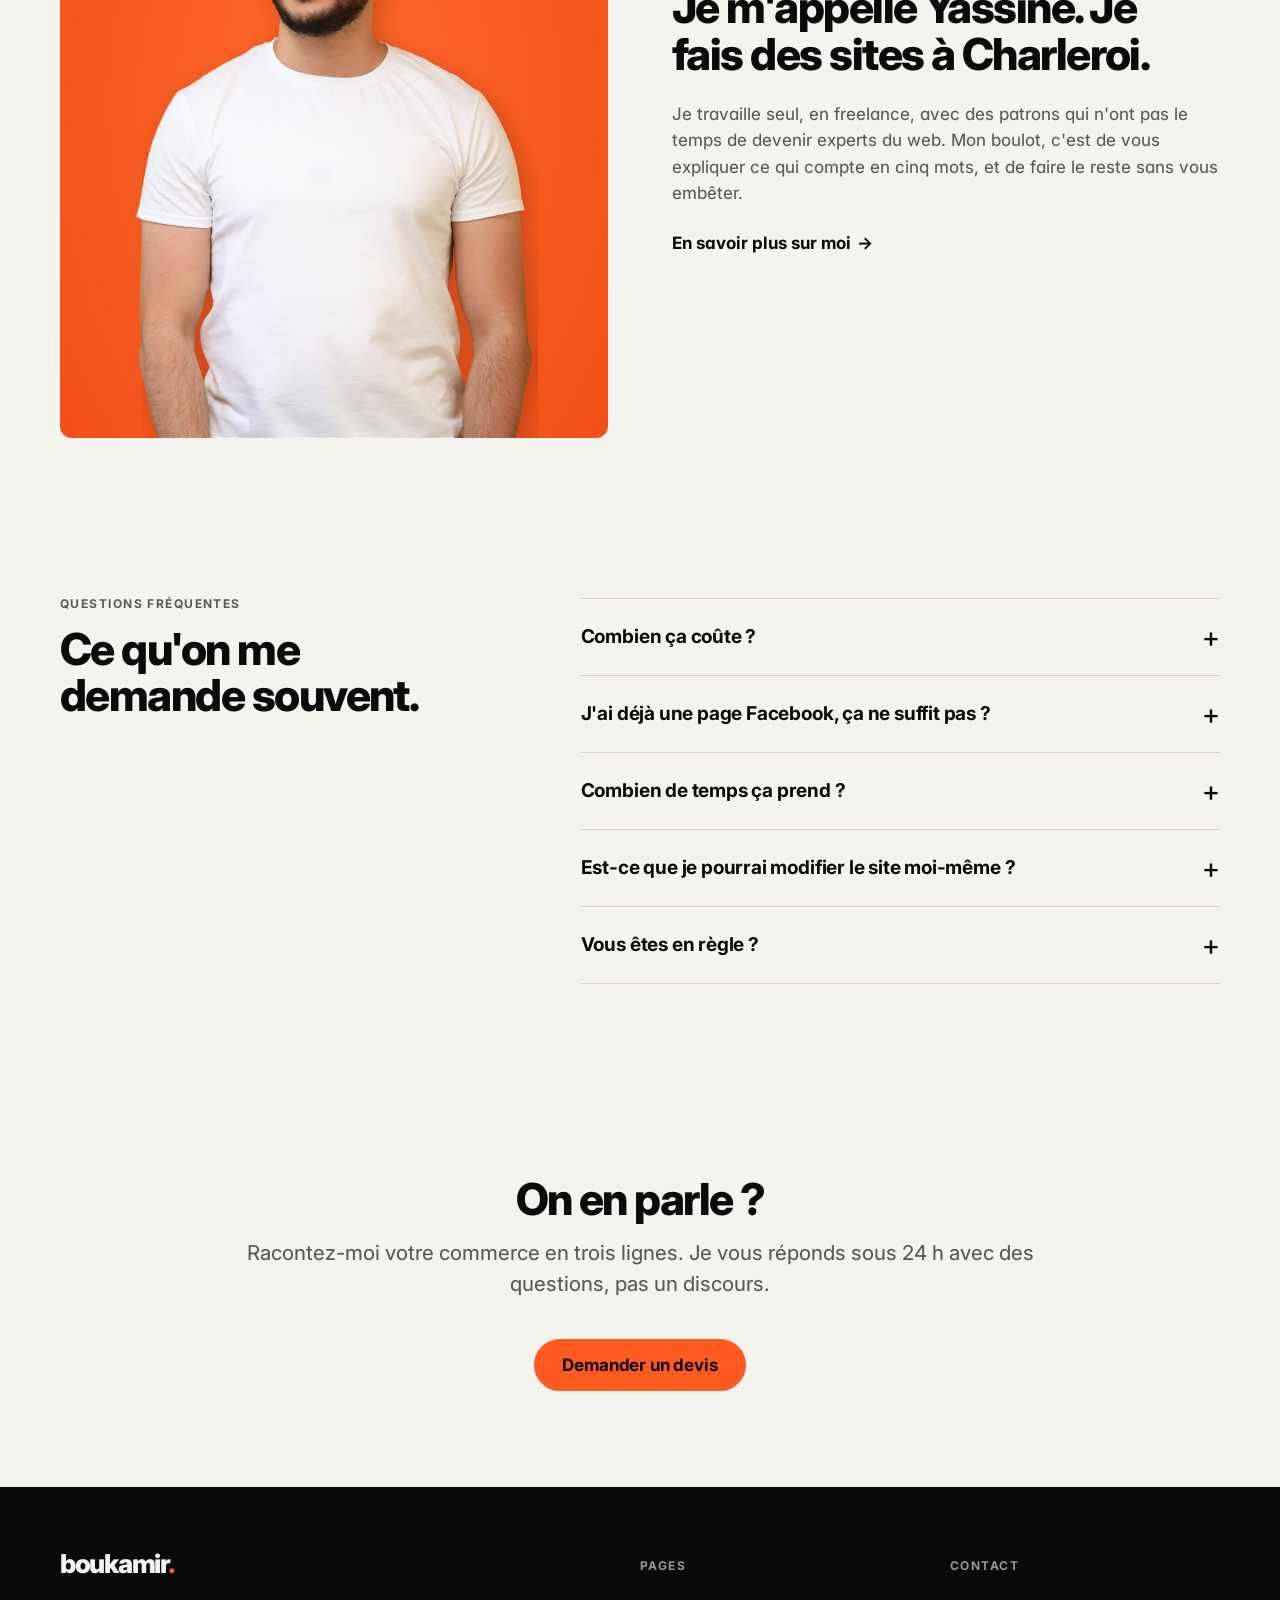
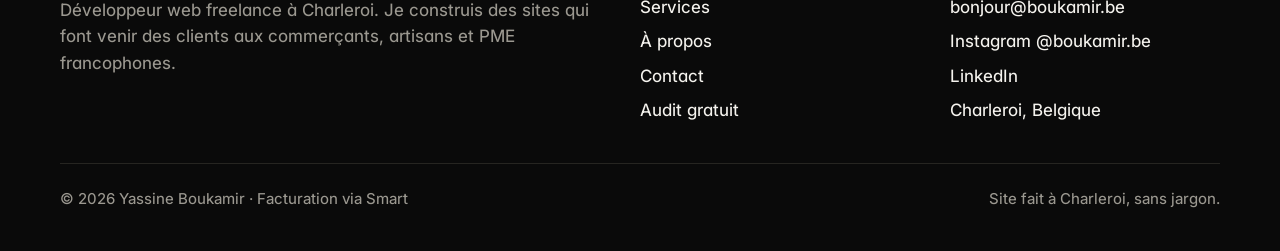
==== commit 6b329300: "Reconstruit les 4 pages depuis la source de la maquette Le site était une réinterprétation de la maq" ====
--- a/index.html
+++ b/index.html
@@ -3,328 +3,380 @@
 <head>
   <meta charset="UTF-8">
   <meta name="viewport" content="width=device-width, initial-scale=1">
-  <title>Un site qui fait venir des clients — Yassine Boukamir, développeur web à Charleroi</title>
-  <meta name="description" content="Sites vitrines pour commerçants, artisans et PME. Prix fixe annoncé avant de commencer, réponse sous 24 h. Devis gratuit.">
-
-  <meta property="og:title" content="Un site qui fait venir des clients — Yassine Boukamir">
-  <meta property="og:description" content="Sites vitrines pour commerçants, artisans et PME. Prix fixe annoncé avant de commencer, réponse sous 24 h.">
+  <title>Yassine Boukamir — Un site qui fait venir des clients</title>
+  <meta name="description" content="Développeur web freelance à Charleroi. Je construis des sites pour les commerçants, artisans et PME : prix fixe annoncé avant de commencer, réponse sous 24 h.">
+
+  <meta property="og:title" content="Yassine Boukamir — Un site qui fait venir des clients">
+  <meta property="og:description" content="Développeur web freelance à Charleroi. Des sites pour commerçants, artisans et PME. Prix fixe, réponse sous 24 h.">
   <meta property="og:type" content="website">
   <meta property="og:url" content="https://boukamir.be/">
+  <meta property="og:locale" content="fr_BE">
   <link rel="canonical" href="https://boukamir.be/">
-  <!-- TODO après cette refonte : régénérer l'aperçu de partage avec
-       .claude/apercu.ps1 et incrémenter son numéro de version (apercu-4.jpg),
-       le contenu de la page ayant changé. -->
-  <meta property="og:image" content="https://boukamir.be/assets/apercu-4.jpg">
+  <!-- Le nom porte un numero de version, et ce n'est pas de la coquetterie.
+       LinkedIn associe l'image qu'il a traitee a l'URL exacte de l'og:image, et
+       il garde aussi ses echecs : la vignette est restee a 89 octets -- un
+       pixel transparent -- pendant deux re-lectures, alors que l'image etait
+       servie correctement. Renommer a suffi : traitee du premier coup.
+       Incrementer a chaque refonte de l'apercu. -->
+  <meta property="og:image" content="https://boukamir.be/assets/apercu-5.jpg">
   <meta property="og:image:width" content="1200">
   <meta property="og:image:height" content="630">
-  <meta property="og:image:alt" content="Yassine Boukamir, développeur web à Charleroi">
+  <meta property="og:image:alt" content="boukamir.be — un site qui fait venir des clients">
   <meta name="twitter:card" content="summary_large_image">
 
+  <!-- Validation Google Search Console. Ce jeton était déjà celui du domaine :
+       il était inséré par l'extension Rank Math de l'ancien WordPress, et a
+       disparu avec lui. Le remettre ici conserve la propriété déjà validée,
+       sans repasser par une nouvelle procédure. Ne pas le modifier. -->
   <meta name="google-site-verification" content="LoE7iel1y7EDNJW5CL4DNfynYiIcXp9uapy0k_Mepdo">
 
-  <!-- Police Inter via Google Fonts : choix volontaire de la refonte du
-       31/08/2026, au lieu de Manrope auto-hébergée. Inter n'est pas
-       distribuée en variable statique facile à auto-héberger dans ce cadre,
-       d'où le retour à Google Fonts ; le preconnect limite la latence de la
-       première requête. -->
+  <!-- Inter vient de Google Fonts : c'est la police du kit d'identité, et
+       elle n'est pas auto-hébergée ici. Les deux preconnect font gagner le
+       temps de négociation TLS vers les deux domaines (le CSS d'un côté, les
+       fichiers de police de l'autre) ; sans le crossorigin sur gstatic, la
+       connexion ouverte n'est pas réutilisée et le preconnect ne sert à rien. -->
   <link rel="preconnect" href="https://fonts.googleapis.com">
   <link rel="preconnect" href="https://fonts.gstatic.com" crossorigin>
   <link rel="stylesheet" href="https://fonts.googleapis.com/css2?family=Inter:opsz,wght@14..32,100..900&display=swap">
   <link rel="stylesheet" href="css/style.css">
-  <link rel="icon" href="data:image/svg+xml,<svg xmlns='http://www.w3.org/2000/svg' viewBox='0 0 100 100'><rect width='100' height='100' rx='16' fill='%230A0A0A'/><text x='50' y='74' font-family='Inter,Segoe UI,sans-serif' font-size='70' font-weight='800' text-anchor='middle' fill='%23F5F3EE'>Y</text></svg>">
-
+
+  <!-- Favicon : le mot-symbole réduit à son initiale, avec le point orange.
+       C'est ce qui rend l'onglet reconnaissable sans être lu. -->
+  <link rel="icon" href="data:image/svg+xml,<svg xmlns='http://www.w3.org/2000/svg' viewBox='0 0 100 100'><rect width='100' height='100' rx='20' fill='%230A0A0A'/><text x='40' y='75' font-family='Inter,Segoe UI,Helvetica,sans-serif' font-size='78' font-weight='800' text-anchor='middle' fill='%23F5F3EE'>b</text><circle cx='74' cy='67' r='9' fill='%23FF5A1F'/></svg>">
+
+  <!-- Données structurées. Le site vend des prestations : c'est le
+       professionnel local qu'il faut décrire, pas un candidat. Tout ce qui
+       est ici doit être vrai et vérifiable ailleurs — un balisage qui
+       contredit la page se retourne contre elle. -->
   <script type="application/ld+json">
   {
     "@context": "https://schema.org",
-    "@type": "Person",
-    "name": "Yassine Boukamir",
+    "@type": "ProfessionalService",
+    "name": "Yassine Boukamir — Développeur web freelance",
     "url": "https://boukamir.be/",
-    "email": "mailto:yboukamir@gmail.com",
+    "email": "mailto:bonjour@boukamir.be",
     "image": "https://boukamir.be/assets/yassine-900.jpg",
-    "jobTitle": "Développeur web freelance",
     "description": "Sites vitrines pour commerçants, artisans et PME à Charleroi et alentours.",
+    "areaServed": "BE",
     "address": {
       "@type": "PostalAddress",
       "addressLocality": "Charleroi",
       "addressCountry": "BE"
     },
+    "founder": {
+      "@type": "Person",
+      "name": "Yassine Boukamir",
+      "jobTitle": "Développeur web freelance"
+    },
     "knowsLanguage": ["fr", "en"],
-    "knowsAbout": ["Développement web", "WordPress", "WooCommerce", "Référencement", "Accessibilité"],
     "sameAs": [
-      "https://www.linkedin.com/in/yboukamir/",
-      "https://github.com/yboukamir"
+      "https://www.instagram.com/boukamir.be",
+      "https://www.linkedin.com/in/yboukamir/"
     ]
   }
   </script>
 </head>
 <body>
-  <a class="lien-evitement" href="#contenu">Aller au contenu</a>
-
+  <a class="lien-evitement" href="#main">Aller au contenu</a>
+
+  <!-- En-tête : pas de bouton orange ici. L'orange est réservé au bouton principal de la page. -->
   <header class="site-header">
-    <div class="conteneur entete-inner">
-      <a class="logo" href="/">Boukamir</a>
-
+    <div class="container site-header__inner">
+      <a class="logo" href="/" aria-label="boukamir.be — accueil">boukamir<span class="logo__dot">.</span></a>
       <nav class="nav" id="nav" aria-label="Navigation principale">
-        <ul>
-          <li><a href="/services.html">Services</a></li>
-          <li><a href="/a-propos.html">À propos</a></li>
-          <li><a href="/contact.html">Contact</a></li>
-        </ul>
-        <a class="btn btn--primary" href="/contact.html">Demander un devis</a>
+        <a href="services.html">Services</a>
+        <a href="a-propos.html">À propos</a>
+        <a href="contact.html">Contact</a>
       </nav>
-
-      <button class="nav-toggle" id="burger" type="button" aria-expanded="false" aria-controls="nav" aria-label="Ouvrir le menu">
-        <svg viewBox="0 0 24 24" fill="none" stroke="currentColor" stroke-width="2" aria-hidden="true">
-          <path d="M3 6h18M3 12h18M3 18h18"/>
-        </svg>
-      </button>
+      <button class="nav-toggle" id="nav-toggle" type="button" aria-expanded="false" aria-controls="nav">Menu</button>
     </div>
   </header>
 
-  <main id="contenu">
-
-    <!-- Héros texte seul, sans photo : conforme à la maquette source, qui ne
-         montre la photo qu'au bloc « Qui je suis » et sur la page à propos. -->
-    <section class="hero conteneur">
-      <p class="label">Développeur web freelance · Charleroi</p>
-      <h1>Un site qui fait venir des clients.</h1>
-      <p class="lead">Pas un site « qui fait joli ». Un site que vos clients comprennent en 3 secondes, qui marche sur leur téléphone, et qui leur donne envie de vous appeler. Pour les commerçants, les artisans et les PME.</p>
-      <div class="hero-actions">
-        <a class="btn btn--primary" href="/contact.html">Demander un devis</a>
-        <a class="btn btn--outline" href="#travail">Voir mon travail</a>
-      </div>
-      <ul class="hero-meta">
-        <li>Prix fixe, annoncé avant de commencer</li>
-        <li>Réponse sous 24 h</li>
-        <li>Facturation via Smart, en règle</li>
-      </ul>
-    </section>
-
-    <section class="section bg-noir">
-      <div class="conteneur">
-        <div class="section-head">
-          <p class="label">Ce que voit votre client en 3 secondes</p>
-          <h2>Un visiteur vous accorde trois secondes. Après, il retourne sur Google et clique chez votre <span class="accent">concurrent.</span></h2>
-        </div>
-        <div class="grille">
+  <main id="main">
+
+    <!-- ÉCRAN 1 · Héros — le seul orange de cet écran : le bouton « Demander un devis ». -->
+    <section class="section section--hero" aria-labelledby="hero-title">
+      <div class="container hero">
+        <span class="label">Développeur web freelance · Charleroi</span>
+        <h1 class="display hero__title" id="hero-title">Un site qui fait venir des clients.</h1>
+        <p class="lead hero__lead">Pas un site « qui fait joli ». Un site que vos clients comprennent en 3 secondes, qui marche sur leur téléphone, et qui leur donne envie de vous appeler. Pour les commerçants, les artisans et les PME.</p>
+        <div class="btn-row">
+          <a class="btn btn--primary" href="contact.html">Demander un devis</a>
+          <a class="btn btn--outline" href="#travail">Voir mon travail</a>
+        </div>
+        <div class="hero__meta small muted">
+          <span>Prix fixe, annoncé avant de commencer</span>
+          <span>Réponse sous 24 h</span>
+          <span>Facturation via Smart, en règle</span>
+        </div>
+      </div>
+    </section>
+
+    <!-- ÉCRAN 2 · Le problème — l'accent ici est un mot orange dans le titre (pas de bouton). -->
+    <section class="section bg-noir" aria-labelledby="probleme-title">
+      <div class="container">
+        <div class="section__head">
+          <span class="label">Ce que voit votre client en 3 secondes</span>
+          <h2 id="probleme-title">Un visiteur vous accorde trois secondes. Après, il retourne sur Google et clique chez votre <span class="accent">concurrent.</span></h2>
+        </div>
+        <div class="grid grid--3">
           <div class="card">
-            <p class="card-num">01</p>
-            <h3>Il charge trop lentement.</h3>
-            <p class="gris">Sur le 4G, dans la rue, personne n'attend une page qui traîne.</p>
+            <span class="card__num">01</span>
+            <h3 class="card__title">Il charge trop lentement.</h3>
+            <p class="muted">Sur un téléphone, en 4G, dans la rue. C'est là que vos clients vous cherchent, pas derrière un bureau.</p>
           </div>
           <div class="card">
-            <p class="card-num">02</p>
-            <h3>On ne comprend pas ce que vous vendez.</h3>
-            <p class="gris">Un slogan vague ne remplace jamais une phrase claire.</p>
+            <span class="card__num">02</span>
+            <h3 class="card__title">On ne comprend pas ce que vous vendez.</h3>
+            <p class="muted">Un slogan vague, une photo d'illustration, et le visiteur repart sans savoir si vous faites ce qu'il cherche.</p>
           </div>
           <div class="card">
-            <p class="card-num">03</p>
-            <h3>On ne trouve pas comment vous joindre.</h3>
-            <p class="gris">Un numéro caché en bas de page, c'est un client perdu.</p>
-          </div>
-        </div>
-      </div>
-    </section>
-
-    <section class="section" id="services-apercu">
-      <div class="conteneur">
-        <div class="section-head">
-          <p class="label">Ce que je fais</p>
-          <h2>Trois façons de travailler ensemble.</h2>
+            <span class="card__num">03</span>
+            <h3 class="card__title">On ne trouve pas comment vous joindre.</h3>
+            <p class="muted">Le numéro est en bas de page, les horaires sont sur Facebook, l'adresse est dans une image. Le client abandonne.</p>
+          </div>
+        </div>
+      </div>
+    </section>
+
+    <!-- ÉCRAN 3 · Ce que je fais -->
+    <section class="section" id="services" aria-labelledby="services-title">
+      <div class="container">
+        <div class="section__head">
+          <span class="label">Ce que je fais</span>
+          <h2 id="services-title">Trois façons de travailler ensemble.</h2>
           <p class="lead">Un prix fixe pour chaque formule. Vous savez ce que vous payez avant que je commence.</p>
         </div>
-        <div class="grille">
-          <a class="card" href="/services.html#vitrine">
-            <h3>Votre premier site</h3>
-            <p class="gris">Une vitrine claire, rapide, qui présente votre activité et donne envie d'appeler.</p>
-            <span class="link-arrow">Voir la formule <span class="fleche" aria-hidden="true">→</span></span>
+        <div class="grid grid--3">
+          <a class="card" href="services.html#vitrine">
+            <h3 class="card__title">Votre premier site</h3>
+            <p class="muted">Vous n'avez rien, ou une page Facebook. On part de zéro : un site clair, avec vos vrais horaires, vos vrais prix, vos vraies photos.</p>
+            <span class="link-arrow">Voir la formule</span>
           </a>
-          <a class="card" href="/services.html#refonte">
-            <h3>Refaire votre site</h3>
-            <p class="gris">Votre site actuel date, ou ne convertit plus. On repart sur des bases saines.</p>
-            <span class="link-arrow">Voir la formule <span class="fleche" aria-hidden="true">→</span></span>
+          <a class="card" href="services.html#refonte">
+            <h3 class="card__title">Refaire votre site</h3>
+            <p class="muted">Vous avez un site, mais il date, il est lent, ou personne ne vous appelle grâce à lui. On garde ce qui marche, on refait le reste.</p>
+            <span class="link-arrow">Voir la formule</span>
           </a>
-          <a class="card" href="/services.html#suivi">
-            <h3>Le garder en vie</h3>
-            <p class="gris">Mises à jour, petites modifications, disponibilité : votre site reste à jour.</p>
-            <span class="link-arrow">Voir la formule <span class="fleche" aria-hidden="true">→</span></span>
+          <a class="card" href="services.html#suivi">
+            <h3 class="card__title">Le garder en vie</h3>
+            <p class="muted">Mises à jour, nouvelles photos, changement d'horaires, petits ajouts. Vous m'écrivez, c'est fait dans la semaine.</p>
+            <span class="link-arrow">Voir la formule</span>
           </a>
         </div>
       </div>
     </section>
 
-    <section class="section" id="travail">
-      <div class="conteneur">
-        <div class="section-head">
-          <p class="label">La preuve</p>
-          <h2>Avant / après.</h2>
-          <!-- Exemple illustratif, pas un client réel : le nom et le domaine sont
-               fictifs. Le dire ici évite de faire croire à un cas vérifiable. -->
-          <p class="chapo-section">Exemple illustratif d'une refonte, pas un client réel.</p>
+    <!-- ÉCRAN 4 · La preuve : avant / après
+         Les captures montrent une pizzeria imaginaire, et leur barre
+         d'adresse le dit en toutes lettres (« …-demo.be »). Le texte doit le
+         dire aussi : c'est le bloc qui s'appelle « La preuve », un prospect
+         qui découvre seul que l'exemple est fictif perd confiance d'un coup. -->
+    <section class="section section--tight" id="travail" aria-labelledby="travail-title">
+      <div class="container">
+        <div class="section__head">
+          <span class="label">La preuve</span>
+          <h2 id="travail-title">Avant, après.</h2>
+          <p class="lead">Un exemple illustratif, pas un client réel : la même page d'accueil, refaite. Même commerce, même budget, pas la même première impression.</p>
         </div>
         <div class="compare">
-          <div class="compare-item avant">
-            <p class="label" style="color: var(--gris);">Avant</p>
-            <img class="compare-image" src="assets/site-avant.png" width="1440" height="960" alt="Ancien site fictif, lent et chargé, sans mise en avant claire" loading="lazy" decoding="async">
-          </div>
-          <div class="compare-item apres">
-            <p class="label">Après</p>
-            <img class="compare-image" src="assets/site-apres.png" width="1440" height="960" alt="Nouveau site fictif, épuré, avec un message clair et un bouton d'action visible" loading="lazy" decoding="async">
-          </div>
-        </div>
-      </div>
-    </section>
-
-    <section class="section">
-      <div class="conteneur">
-        <div class="section-head">
-          <p class="label">Comment ça se passe</p>
-          <h2>Quatre étapes, pas plus.</h2>
-        </div>
-        <div class="steps">
-          <div class="step">
-            <p class="step-num">01</p>
-            <h3>On se parle</h3>
-            <p class="gris">Un appel ou un message pour comprendre votre activité et vos besoins.</p>
-          </div>
-          <div class="step">
-            <p class="step-num">02</p>
-            <h3>Vous recevez un devis fixe</h3>
-            <p class="gris">Un prix clair, sans surprise, avant que quoi que ce soit ne commence.</p>
-          </div>
-          <div class="step">
-            <p class="step-num">03</p>
-            <h3>Je construis, vous validez</h3>
-            <p class="gris">Vous voyez le site prendre forme et donnez votre avis à chaque étape.</p>
-          </div>
-          <div class="step">
-            <p class="step-num">04</p>
-            <h3>C'est en ligne, et je reste joignable</h3>
-            <p class="gris">Le site est publié, et je reste disponible pour les questions qui suivent.</p>
-          </div>
-        </div>
-      </div>
-    </section>
-
-    <section class="section" id="audit">
-      <div class="conteneur">
-        <div class="audit">
-          <div class="audit-inner">
+          <div class="compare__panel">
+            <span class="label">Avant</span>
+            <div class="compare__body">
+              <img class="capture" src="assets/site-avant.png" width="1440" height="900"
+                   alt="Page d'accueil encombrée : titre clignotant, images non chargées, horaires noyés en bas de page"
+                   loading="lazy" decoding="async">
+              <p class="muted small">Chargement en 9 secondes. Les horaires sont dans une image. Aucun bouton pour appeler.</p>
+            </div>
+          </div>
+          <div class="compare__panel">
+            <span class="label">Après</span>
+            <div class="compare__body">
+              <img class="capture" src="assets/site-apres.png" width="1440" height="900"
+                   alt="Page d'accueil épurée : un titre lisible, un bouton de réservation, les informations utiles en évidence"
+                   loading="lazy" decoding="async">
+              <p class="muted small">Chargement en 1 seconde. Le numéro est en haut, cliquable. Les horaires sont du texte, à jour.</p>
+            </div>
+          </div>
+        </div>
+      </div>
+    </section>
+
+    <!-- ÉCRAN 5 · Comment ça se passe -->
+    <section class="section" aria-labelledby="etapes-title">
+      <div class="container grid grid--split">
+        <div class="section__head">
+          <span class="label">Comment ça se passe</span>
+          <h2 id="etapes-title">Quatre étapes, aucune surprise.</h2>
+          <p class="lead">Vous n'avez rien à installer, rien à apprendre. Vous me racontez votre métier, je m'occupe du reste.</p>
+        </div>
+        <ol class="steps">
+          <li>
             <div>
-              <p class="label">Gratuit, sans engagement</p>
-              <h2>Votre site perd-il des clients ?</h2>
-              <p class="lead">Envoyez l'adresse de votre site, je vous dis en 24 h ce qui freine vos visiteurs — vitesse, clarté, mobile. Sans blabla, sans obligation d'achat.</p>
-            </div>
+              <h3>On se parle</h3>
+              <p class="muted">30 minutes, chez vous ou par téléphone. Qui sont vos clients, ce qu'ils vous demandent, ce qui vous fait perdre du temps.</p>
+            </div>
+          </li>
+          <li>
+            <div>
+              <h3>Vous recevez un devis fixe</h3>
+              <p class="muted">Un prix, un délai, une liste claire de ce qui est compris. Si ça change en route, c'est écrit avant, pas facturé après.</p>
+            </div>
+          </li>
+          <li>
+            <div>
+              <h3>Je construis, vous validez</h3>
+              <p class="muted">Vous voyez le site en vrai, sur votre téléphone, avant qu'il soit en ligne. On ajuste ensemble.</p>
+            </div>
+          </li>
+          <li>
+            <div>
+              <h3>C'est en ligne, et je reste joignable</h3>
+              <p class="muted">Je mets le site en ligne, je vous montre comment changer un horaire ou une photo. Et je réponds quand vous m'écrivez.</p>
+            </div>
+          </li>
+        </ol>
+      </div>
+    </section>
+
+    <!-- Bloc « audit gratuit » : fond noir, bouton en contour (l'orange de la page est déjà pris par « Demander un devis »). -->
+    <section class="section" id="audit" aria-labelledby="audit-title">
+      <div class="container">
+        <div class="audit bg-noir">
+          <div class="audit__grid">
+            <div class="stack-lg">
+              <span class="label">Audit gratuit de votre site</span>
+              <h2 id="audit-title">Votre site fait fuir des clients ? Je vous le dis. Gratuitement.</h2>
+              <p class="lead">Envoyez-moi l'adresse de votre site. Sous 48 h, vous recevez une vidéo de 5 minutes où je vous montre ce qui bloque, et ce qu'il faudrait changer. Sans engagement, sans relance.</p>
+              <ul class="list">
+                <li>Est-ce qu'on comprend en 3 secondes ce que vous vendez ?</li>
+                <li>Est-ce qu'il s'affiche correctement sur un téléphone ?</li>
+                <li>Est-ce qu'il charge assez vite pour qu'on reste ?</li>
+                <li>Est-ce qu'on trouve votre numéro et vos horaires sans chercher ?</li>
+              </ul>
+            </div>
+
+            <!-- ⚠️ Formspree fonctionne aussi depuis localhost : tester ce
+                 formulaire envoie un vrai message. L'adresse de réception est
+                 configurée chez eux, jamais ici — c'est ce qui évite qu'un
+                 robot la récolte sur la page. -->
             <form class="form" data-formulaire action="https://formspree.io/f/mljrvvkd" method="POST" novalidate>
               <input type="hidden" name="_subject" value="Demande d'audit gratuit — boukamir.be">
-              <div class="piege-robots" aria-hidden="true">
-                <label for="audit-gotcha">Ne pas remplir ce champ</label>
-                <input type="text" id="audit-gotcha" name="_gotcha" tabindex="-1" autocomplete="off">
-              </div>
+              <p class="piege-robots" aria-hidden="true">
+                <label for="audit-gotcha">Laissez ce champ vide</label>
+                <input id="audit-gotcha" name="_gotcha" tabindex="-1" autocomplete="off">
+              </p>
               <div class="field">
-                <label for="audit-url">Adresse de votre site</label>
-                <input class="input" type="url" id="audit-url" name="Site" placeholder="https://votresite.be" required>
+                <label for="audit-url">L'adresse de votre site</label>
+                <input class="input" id="audit-url" name="Site" type="url" placeholder="https://votre-commerce.be" required>
                 <p class="erreur-champ" role="alert"></p>
               </div>
               <div class="field">
-                <label for="audit-email">Votre email</label>
-                <input class="input" type="email" id="audit-email" name="Email" required>
+                <label for="audit-email">Votre e-mail</label>
+                <input class="input" id="audit-email" name="Email" type="email" placeholder="vous@exemple.be" required>
+                <span class="hint">Uniquement pour vous envoyer la vidéo.</span>
                 <p class="erreur-champ" role="alert"></p>
               </div>
-              <p class="mention-rgpd">Ce formulaire est transmis via Formspree, un service basé aux États-Unis. Vos données servent uniquement à répondre à votre demande.</p>
+              <p class="mention-donnees">Vos données sont transmises via <a href="https://formspree.io/legal/privacy-policy" target="_blank" rel="noopener noreferrer">Formspree<span class="sr-only"> (nouvel onglet)</span></a>, un service américain, et me servent uniquement à vous répondre.</p>
               <button class="btn btn--outline btn--block" type="submit">Recevoir mon audit gratuit</button>
-              <p class="form-note" aria-live="polite"></p>
+              <p class="form__status small muted" aria-live="polite"></p>
             </form>
           </div>
         </div>
       </div>
     </section>
 
-    <section class="section">
-      <div class="conteneur">
-        <div class="grid--split-even">
-          <div>
-            <p class="label">Qui je suis</p>
-            <h2>Yassine, développeur à Charleroi.</h2>
-            <p class="lead">Je construis des sites WordPress depuis 2020. Pas d'agence entre vous et moi : vous me parlez directement, du premier appel à la mise en ligne.</p>
-            <a class="link-arrow" href="/a-propos.html" style="margin-top: var(--space-3);">En savoir plus <span class="fleche" aria-hidden="true">→</span></a>
-          </div>
-          <div class="hero-photo">
-            <img src="assets/yassine-430.jpg" srcset="assets/yassine-430.jpg 430w, assets/yassine-900.jpg 900w" sizes="(max-width: 900px) 90vw, 430px" alt="Yassine Boukamir, développeur web" width="430" height="538">
-          </div>
-        </div>
-      </div>
-    </section>
-
-    <section class="section">
-      <div class="conteneur">
-        <div class="section-head">
-          <p class="label">Questions fréquentes</p>
-          <h2>Ce qu'on me demande le plus.</h2>
+    <!-- ÉCRAN 7 · Qui je suis (court, renvoie vers À propos) -->
+    <section class="section section--tight" aria-labelledby="qui-title">
+      <div class="container grid grid--split-even">
+        <img class="photo" src="assets/yassine-430.jpg"
+             srcset="assets/yassine-430.jpg 430w, assets/yassine-900.jpg 860w"
+             sizes="(max-width: 900px) calc(100vw - 2 * var(--gutter)), 540px"
+             width="430" height="538"
+             alt="Yassine Boukamir, développeur web à Charleroi" loading="lazy" decoding="async">
+        <div class="stack-lg">
+          <span class="label">Qui je suis</span>
+          <h2 id="qui-title">Je m'appelle Yassine. Je fais des sites à Charleroi.</h2>
+          <p class="muted">Je travaille seul, en freelance, avec des patrons qui n'ont pas le temps de devenir experts du web. Mon boulot, c'est de vous expliquer ce qui compte en cinq mots, et de faire le reste sans vous embêter.</p>
+          <a class="link-arrow" href="a-propos.html">En savoir plus sur moi</a>
+        </div>
+      </div>
+    </section>
+
+    <!-- ÉCRAN 8 · Questions -->
+    <section class="section" aria-labelledby="faq-title">
+      <div class="container grid grid--split">
+        <div class="section__head">
+          <span class="label">Questions fréquentes</span>
+          <h2 id="faq-title">Ce qu'on me demande souvent.</h2>
         </div>
         <div class="faq">
           <details>
-            <summary>Combien de temps pour avoir mon site ?</summary>
-            <p>Comptez deux à trois semaines pour une vitrine simple, selon la disponibilité des contenus (textes, photos) de votre côté.</p>
-          </details>
-          <details>
-            <summary>Je n'ai pas encore de textes ni de photos, c'est grave ?</summary>
-            <p>Non. On peut avancer avec des textes provisoires et les remplacer ensuite, ou je vous aide à les structurer.</p>
-          </details>
-          <details>
-            <summary>Le prix annoncé, c'est vraiment fixe ?</summary>
-            <p>Oui. Le devis précise ce qui est compris. S'il y a une demande en plus en cours de route, on en parle avant, jamais après.</p>
-          </details>
-          <details>
-            <summary>Et après la mise en ligne, qui s'occupe du site ?</summary>
-            <p>Vous, ou moi si vous prenez la formule de suivi mensuel. Dans tous les cas, le site vous appartient.</p>
-          </details>
-          <details>
-            <summary>Vous travaillez avec quels outils ?</summary>
-            <p>WordPress et WooCommerce le plus souvent : c'est un choix solide, que vous pourrez faire évoluer avec n'importe quel autre développeur si besoin.</p>
-          </details>
-        </div>
-      </div>
-    </section>
-
-    <section class="cta-final conteneur">
-      <p class="label">On en parle ?</p>
-      <h2>Prêt à avoir un site qui travaille pour vous ?</h2>
-      <div class="hero-actions">
-        <a class="btn btn--primary" href="/contact.html">Demander un devis</a>
+            <summary>Combien ça coûte ?</summary>
+            <p>Ça dépend de ce dont vous avez besoin, mais c'est toujours un prix fixe, écrit avant de commencer. Les fourchettes sont sur la page <a href="services.html">Services</a>. Pas d'abonnement caché.</p>
+          </details>
+          <details>
+            <summary>J'ai déjà une page Facebook, ça ne suffit pas ?</summary>
+            <p>Pour vos habitués, si. Pour quelqu'un qui tape « boulangerie Marcinelle » dans Google, non : il tombe sur vos concurrents qui ont un site. Un site, c'est pour les clients que vous n'avez pas encore.</p>
+          </details>
+          <details>
+            <summary>Combien de temps ça prend ?</summary>
+            <p>Entre deux et cinq semaines selon la formule, à partir du moment où j'ai vos textes et vos photos. Le délai est écrit dans le devis.</p>
+          </details>
+          <details>
+            <summary>Est-ce que je pourrai modifier le site moi-même ?</summary>
+            <p>Oui, pour les choses courantes : horaires, prix, photos, une annonce en page d'accueil. Je vous montre comment faire en 20 minutes, et si vous préférez, je le fais pour vous.</p>
+          </details>
+          <details>
+            <summary>Vous êtes en règle ?</summary>
+            <p>Oui. Je facture via Smart, une coopérative belge qui gère la facturation et les cotisations. Vous recevez une facture normale, avec TVA, déductible.</p>
+          </details>
+        </div>
+      </div>
+    </section>
+
+    <!-- ÉCRAN 9 · Appel final — deuxième bouton orange de la page, mais jamais sur le même écran que le premier. -->
+    <section class="section cta-final" aria-labelledby="cta-title">
+      <div class="container">
+        <h2 class="display h2" id="cta-title">On en parle ?</h2>
+        <p class="lead">Racontez-moi votre commerce en trois lignes. Je vous réponds sous 24 h avec des questions, pas un discours.</p>
+        <div class="btn-row">
+          <a class="btn btn--primary" href="contact.html">Demander un devis</a>
+        </div>
       </div>
     </section>
 
   </main>
 
-  <footer class="site-footer">
-    <div class="conteneur">
-      <div class="footer-grille">
+  <footer class="site-footer bg-noir">
+    <div class="container">
+      <div class="site-footer__grid">
+        <div class="stack">
+          <a class="logo" href="/">boukamir<span class="logo__dot">.</span></a>
+          <p class="muted">Développeur web freelance à Charleroi. Je construis des sites qui font venir des clients aux commerçants, artisans et PME francophones.</p>
+        </div>
         <div>
-          <a class="logo" href="/" style="color: var(--creme);">Boukamir</a>
-          <p class="footer-desc">Sites vitrines pour commerçants, artisans et PME. Prix fixe, réponse rapide.</p>
+          <span class="label">Pages</span>
+          <ul class="list" style="margin-top:16px">
+            <li><a href="services.html">Services</a></li>
+            <li><a href="a-propos.html">À propos</a></li>
+            <li><a href="contact.html">Contact</a></li>
+            <li><a href="#audit">Audit gratuit</a></li>
+          </ul>
         </div>
         <div>
-          <h3>Pages</h3>
-          <ul>
-            <li><a href="/services.html">Services</a></li>
-            <li><a href="/a-propos.html">À propos</a></li>
-            <li><a href="/contact.html">Contact</a></li>
-            <li><a href="/index.html#audit">Audit gratuit</a></li>
-          </ul>
-        </div>
-        <div>
-          <h3>Contact</h3>
-          <ul>
-            <li><a href="mailto:yboukamir@gmail.com">yboukamir@gmail.com</a></li>
-            <li><a href="https://www.linkedin.com/in/yboukamir/">LinkedIn</a></li>
+          <span class="label">Contact</span>
+          <ul class="list" style="margin-top:16px">
+            <li><a href="mailto:bonjour@boukamir.be">bonjour@boukamir.be</a></li>
+            <li><a href="https://www.instagram.com/boukamir.be" target="_blank" rel="noopener noreferrer">Instagram @boukamir.be<span class="sr-only"> (nouvel onglet)</span></a></li>
+            <li><a href="https://www.linkedin.com/in/yboukamir/" target="_blank" rel="noopener noreferrer">LinkedIn<span class="sr-only"> (nouvel onglet)</span></a></li>
             <li>Charleroi, Belgique</li>
           </ul>
         </div>
       </div>
-      <div class="footer-bas">
-        <p>© <span id="annee">2026</span> Yassine Boukamir · Facturation via Smart</p>
-        <p>Site fait à Charleroi, sans jargon.</p>
+      <div class="site-footer__bottom">
+        <span>© <span id="annee">2026</span> Yassine Boukamir · Facturation via Smart</span>
+        <span>Site fait à Charleroi, sans jargon.</span>
       </div>
     </div>
   </footer>
--- a/css/style.css
+++ b/css/style.css
@@ -1,40 +1,45 @@
 /* ==========================================================================
-   boukamir.be — feuille de style du site multi-pages
-   Refonte du 31/08/2026 : le site passe de portfolio-recruteur à vitrine de
-   prestations pour commerçants/artisans/PME. Nouveau système de jetons,
-   nouvelle charte (noir/crème/orange), nouvelle police (Inter, via Google
-   Fonts — plus d'auto-hébergement, voir <head> pour le pourquoi).
-   Autonome : n'importe pas css/tokens.css, réservé aux outils.
+   boukamir.be — Tokens
+   Source : Kit d'identité v1 (août 2026). Ne pas modifier sans mettre le kit
+   à jour. Cette feuille reprend le CSS de la maquette livrée par Yassine,
+   à l'identique : les seuls ajouts sont regroupés en fin de fichier et
+   commentés un par un.
    ========================================================================== */
 
 :root {
+  /* Trois couleurs, pas une de plus */
   --noir:   #0A0A0A;
   --creme:  #F5F3EE;
   --orange: #FF5A1F;   /* accent unique : un mot, un bouton, un trait. 5 % de la surface max. */
-  --gris:   #5C5A54;
-  --gris-2: #9B9890;
-  --ligne:  #D9D5CB;
-  --ligne-noir: #262521;
-
+
+  /* Couleurs de soutien */
+  --gris:   #5C5A54;   /* texte secondaire sur crème */
+  --gris-2: #9B9890;   /* texte secondaire sur noir  */
+  --ligne:  #D9D5CB;   /* filets, bordures, séparateurs sur crème */
+  --ligne-noir: #262521; /* filets sur noir (dérivé, même logique) */
+
+  /* Typographie : Inter, et rien d'autre */
   --font: "Inter", system-ui, -apple-system, "Segoe UI", Helvetica, Arial, sans-serif;
   --feat: "ss01", "cv11";
 
-  --display: 850 clamp(48px, 8vw, 112px)/0.95 var(--font);
-  --h1:      800 clamp(32px, 5vw, 56px)/1.05 var(--font);
-  --h2:      800 clamp(28px, 4vw, 44px)/1.05 var(--font);
+  --display: 850 clamp(48px, 8vw, 112px)/0.95 var(--font);   /* letter-spacing: -0.05em  */
+  --h1:      800 clamp(32px, 5vw, 56px)/1.05 var(--font);    /* letter-spacing: -0.035em */
+  --h2:      800 clamp(28px, 4vw, 44px)/1.05 var(--font);    /* letter-spacing: -0.035em */
   --h3:      700 clamp(20px, 2.2vw, 24px)/1.2 var(--font);
   --body:    450 17px/1.55 var(--font);
   --body-lg: 450 clamp(18px, 1.6vw, 21px)/1.5 var(--font);
   --small:   450 15px/1.5 var(--font);
-  --label:   700 12px/1 var(--font);
+  --label:   700 12px/1 var(--font);                          /* uppercase, letter-spacing: .12em */
 
   --ls-display: -0.05em;
-  --ls-title: -0.035em;
-  --ls-label: 0.12em;
-
-  --radius-btn: 999px;
+  --ls-title:   -0.035em;
+  --ls-label:    0.12em;
+
+  /* Formes : plat, brut, sans ombre ni dégradé */
+  --radius-btn:  999px;
   --radius-card: 12px;
 
+  /* Rythme */
   --space-1: 8px;
   --space-2: 16px;
   --space-3: 24px;
@@ -44,686 +49,477 @@
   --space-7: 128px;
 
   --container: 1160px;
-  --measure: 65ch;
+  --measure: 65ch;     /* jamais plus de 65 caractères par ligne */
   --gutter: clamp(20px, 4vw, 40px);
 
-  /* Sans cette déclaration, un visiteur en thème système sombre voit le
-     navigateur assombrir seul les champs de saisie sur un fond resté clair
-     (leçon du 26/08/2026, valable pour toute la charte). Aucun thème sombre
-     ici, volontairement : voir CLAUDE.md. */
+  /* Plus aucun thème sombre depuis le 26/08/2026. Sans cette déclaration, un
+     visiteur dont le système est en sombre voit le navigateur assombrir seul
+     les champs de saisie sur un fond resté clair. */
   color-scheme: light;
 }
 
+/* ==========================================================================
+   boukamir.be — Base (reset, typographie, grille)
+   ========================================================================== */
+
 *, *::before, *::after { box-sizing: border-box; }
-* { margin: 0; }
-
-html { -webkit-text-size-adjust: 100%; }
+
+html {
+  -webkit-text-size-adjust: 100%;
+  scroll-behavior: smooth;
+}
 
 body {
+  margin: 0;
+  background: var(--creme);
+  color: var(--noir);
   font: var(--body);
   font-feature-settings: var(--feat);
-  color: var(--noir);
-  background: var(--creme);
   -webkit-font-smoothing: antialiased;
-}
-
-img, svg { display: block; max-width: 100%; }
-a { color: inherit; }
-
-h1, h2, h3 { font-feature-settings: var(--feat); text-wrap: balance; }
-
-@media (prefers-reduced-motion: no-preference) {
-  html { scroll-behavior: smooth; }
-}
-@media (prefers-reduced-motion: reduce) {
-  *, *::before, *::after { animation-duration: 0.01ms !important; animation-iteration-count: 1 !important; transition-duration: 0.01ms !important; scroll-behavior: auto !important; }
-}
-
-:focus-visible {
-  outline: 3px solid var(--orange);
-  outline-offset: 3px;
-}
-
-.lien-evitement {
-  position: absolute;
-  left: -9999px;
-  top: 0;
-  background: var(--noir);
-  color: var(--creme);
-  padding: var(--space-2) var(--space-3);
-  z-index: 100;
-  border-radius: 0 0 8px 0;
-}
-.lien-evitement:focus { left: 0; }
-
-.conteneur {
-  max-width: var(--container);
-  margin-inline: auto;
-  padding-inline: var(--gutter);
-}
-
-.bg-noir { background: var(--noir); color: var(--creme); }
-.bg-noir .gris { color: var(--gris-2); }
-
-.accent { color: var(--orange); }
-
-.gris { color: var(--gris); }
-
-.visually-hidden {
-  position: absolute; width: 1px; height: 1px; padding: 0; margin: -1px;
-  overflow: hidden; clip: rect(0,0,0,0); white-space: nowrap; border: 0;
-}
-
-/* ==========================================================================
-   TYPOGRAPHIE
-   ========================================================================== */
-
+  text-rendering: optimizeLegibility;
+}
+
+img, svg, video { display: block; max-width: 100%; height: auto; }
+
+a { color: inherit; text-decoration-thickness: 1px; text-underline-offset: 3px; }
+a:hover { text-decoration-color: var(--orange); }
+
+button, input, select, textarea { font: inherit; color: inherit; }
+
+:focus-visible { outline: 2px solid var(--noir); outline-offset: 3px; }
+.bg-noir :focus-visible { outline-color: var(--creme); }
+
+/* --- Titres : serrés, massifs --- */
+h1, h2, h3, h4, p, ul, ol, figure { margin: 0; }
+
+.display { font: var(--display); letter-spacing: var(--ls-display); }
+.display--md { font-size: clamp(44px, 5.5vw, 80px); }
 h1, .h1 { font: var(--h1); letter-spacing: var(--ls-title); }
 h2, .h2 { font: var(--h2); letter-spacing: var(--ls-title); }
-h3, .h3 { font: var(--h3); }
-.display { font: var(--display); letter-spacing: var(--ls-display); }
-.lead { font: var(--body-lg); color: var(--gris); max-width: var(--measure); }
-.bg-noir .lead { color: var(--gris-2); }
+h3, .h3 { font: var(--h3); letter-spacing: -0.02em; }
+
+.display, h1, h2, h3 { text-wrap: balance; }
+
+/* Un seul mot orange dans un titre. Jamais en même temps qu'un bouton orange sur le même écran. */
+.accent { color: var(--orange); }
+
+.lead   { font: var(--body-lg); color: var(--gris); max-width: var(--measure); }
+.muted  { color: var(--gris); }
+.small  { font: var(--small); }
+p       { max-width: var(--measure); }
+
 .label {
   font: var(--label);
   letter-spacing: var(--ls-label);
   text-transform: uppercase;
-  color: var(--orange);
-  display: inline-block;
+  color: var(--gris);
+}
+.bg-noir .label { color: var(--gris-2); }
+.bg-noir .muted { color: var(--gris-2); }
+.bg-noir .lead  { color: var(--gris-2); }
+
+/* --- Fonds --- */
+.bg-noir { background: var(--noir); color: var(--creme); }
+
+/* --- Grille --- */
+.container {
+  width: min(100% - 2 * var(--gutter), var(--container));
+  margin-inline: auto;
+}
+
+.section { padding-block: var(--space-6); }
+.section--tight { padding-block: var(--space-5); }
+.section--hero { padding-block: var(--space-5) var(--space-6); }
+
+.section__head { margin-bottom: var(--space-4); }
+.section__head .label { display: block; margin-bottom: var(--space-2); }
+.section__head .lead  { margin-top: var(--space-2); }
+
+.grid { display: grid; gap: var(--space-3); }
+.grid--2 { grid-template-columns: repeat(2, minmax(0, 1fr)); }
+.grid--3 { grid-template-columns: repeat(3, minmax(0, 1fr)); }
+.grid--4 { grid-template-columns: repeat(4, minmax(0, 1fr)); }
+.grid--split { grid-template-columns: minmax(0, 5fr) minmax(0, 7fr); gap: var(--space-5); align-items: start; }
+.grid--split-even { grid-template-columns: repeat(2, minmax(0, 1fr)); gap: var(--space-5); align-items: center; }
+
+.stack > * + * { margin-top: var(--space-2); }
+.stack-lg > * + * { margin-top: var(--space-3); }
+
+.rule { border: 0; border-top: 1px solid var(--ligne); margin: 0; }
+.bg-noir .rule { border-top-color: var(--ligne-noir); }
+
+.sr-only {
+  position: absolute; width: 1px; height: 1px; padding: 0; margin: -1px;
+  overflow: hidden; clip: rect(0 0 0 0); white-space: nowrap; border: 0;
+}
+
+/* --- Responsive --- */
+@media (max-width: 900px) {
+  .grid--3, .grid--4 { grid-template-columns: repeat(2, minmax(0, 1fr)); }
+  .grid--split, .grid--split-even { grid-template-columns: 1fr; gap: var(--space-4); }
+  .section { padding-block: var(--space-5); }
+}
+
+@media (max-width: 600px) {
+  .grid--2, .grid--3, .grid--4 { grid-template-columns: 1fr; }
+  .section { padding-block: var(--space-4); }
+  .section--hero { padding-block: var(--space-4) var(--space-5); }
+}
+
+@media (prefers-reduced-motion: reduce) {
+  html { scroll-behavior: auto; }
+  *, *::before, *::after { transition: none !important; }
 }
 
 /* ==========================================================================
-   LOGO
+   boukamir.be — Composants
+   Règle n°1 : un seul bouton orange par écran. Le second est toujours en contour.
    ========================================================================== */
 
+/* --- Logo : mot-symbole, Inter 850, -0.05em, point orange --- */
 .logo {
-  font-weight: 800;
-  font-size: 20px;
-  letter-spacing: var(--ls-title);
+  font: 850 26px/1 var(--font);
+  letter-spacing: -0.05em;
   text-decoration: none;
-  display: inline-flex;
-  align-items: baseline;
-  gap: 2px;
-}
-.logo::after {
-  content: "";
-  width: 6px;
-  height: 6px;
-  border-radius: 50%;
-  background: var(--orange);
-  align-self: flex-end;
-  margin-bottom: 4px;
-}
-
-/* ==========================================================================
-   BOUTONS ET LIENS
-   ========================================================================== */
-
+  white-space: nowrap;
+}
+.logo__dot { color: var(--orange); }
+
+/* --- Boutons --- */
 .btn {
   display: inline-flex;
   align-items: center;
   justify-content: center;
-  gap: var(--space-1);
-  font-weight: 700;
-  font-size: 16px;
-  padding: 14px 28px;
+  gap: 10px;
+  min-height: 52px;
+  padding: 14px 26px;
   border-radius: var(--radius-btn);
   border: 2px solid transparent;
+  font: 700 17px/1 var(--font);
+  letter-spacing: -0.01em;
+  text-decoration: none;
   cursor: pointer;
-  text-decoration: none;
-  transition: transform 0.15s ease, background 0.15s ease, color 0.15s ease, border-color 0.15s ease;
-}
-.btn:hover { transform: translateY(-1px); }
-.btn:active { transform: translateY(0); }
-.btn:disabled { cursor: not-allowed; opacity: 0.6; transform: none; }
-
-.btn--primary {
-  background: var(--orange);
-  color: var(--creme);
-}
-.btn--primary:hover { background: #e64f18; }
-
-.btn--outline {
-  background: transparent;
-  border-color: currentColor;
-  color: var(--noir);
-}
-.btn--outline:hover { background: var(--noir); color: var(--creme); border-color: var(--noir); }
-.bg-noir .btn--outline { color: var(--creme); }
+  white-space: nowrap;
+  transition: background-color .15s ease, color .15s ease, border-color .15s ease;
+}
+.btn:hover { text-decoration: none; }
+
+/* Primaire : orange, texte noir. Un seul par écran. */
+.btn--primary { background: var(--orange); color: var(--noir); border-color: var(--orange); }
+.btn--primary:hover { background: var(--noir); color: var(--creme); border-color: var(--noir); }
+.bg-noir .btn--primary:hover { background: var(--creme); color: var(--noir); border-color: var(--creme); }
+
+/* Secondaire : contour. */
+.btn--outline { background: transparent; color: var(--noir); border-color: var(--noir); }
+.btn--outline:hover { background: var(--noir); color: var(--creme); }
+.bg-noir .btn--outline { color: var(--creme); border-color: var(--creme); }
 .bg-noir .btn--outline:hover { background: var(--creme); color: var(--noir); }
 
 .btn--block { width: 100%; }
 
+.btn-row { display: flex; flex-wrap: wrap; gap: var(--space-2); align-items: center; }
+
+/* Lien-flèche : pour tout ce qui n'est pas un bouton */
 .link-arrow {
-  display: inline-flex;
-  align-items: center;
-  gap: 6px;
-  font-weight: 700;
-  text-decoration: none;
-  color: var(--noir);
-}
-.bg-noir .link-arrow { color: var(--creme); }
-.link-arrow .fleche {
-  transition: transform 0.15s ease;
-  display: inline-block;
-}
-.link-arrow:hover .fleche { transform: translateX(4px); }
-@media (prefers-reduced-motion: reduce) {
-  .link-arrow:hover .fleche { transform: none; }
-}
-
-/* ==========================================================================
-   EN-TÊTE + NAVIGATION
-   ========================================================================== */
-
-.site-header {
-  position: sticky;
-  top: 0;
-  z-index: 50;
-  background: rgba(245, 243, 238, 0.92);
-  backdrop-filter: blur(8px);
-  border-bottom: 1px solid var(--ligne);
-}
-
-.entete-inner {
-  display: flex;
-  align-items: center;
-  justify-content: space-between;
-  padding-block: var(--space-2);
-}
-
-.nav {
-  display: flex;
-  align-items: center;
-  gap: var(--space-4);
-}
-
-.nav ul {
-  display: flex;
-  gap: var(--space-4);
-  list-style: none;
-  padding: 0;
-}
-
-.nav a {
-  text-decoration: none;
-  font-weight: 600;
-  font-size: 15px;
-  color: var(--gris);
-  padding-block: 4px;
-  border-bottom: 2px solid transparent;
-}
-.nav a:hover { color: var(--noir); }
-.nav a[aria-current="page"] {
-  color: var(--noir);
-  border-bottom-color: var(--orange);
-}
+  display: inline-flex; align-items: center; gap: 6px;
+  font-weight: 700; text-decoration: none;
+}
+.link-arrow::after { content: "→"; transition: transform .15s ease; }
+.link-arrow:hover::after { transform: translateX(4px); }
+
+/* --- En-tête --- */
+.site-header { padding-block: var(--space-3); }
+.site-header__inner {
+  display: flex; align-items: center; justify-content: space-between; gap: var(--space-3);
+}
+.nav { display: flex; align-items: center; gap: var(--space-4); }
+.nav a { text-decoration: none; font-weight: 500; }
+.nav a[aria-current="page"] { font-weight: 700; }
+.nav a:hover { text-decoration: underline; text-decoration-color: var(--orange); }
 
 .nav-toggle {
   display: none;
-  background: none;
-  border: none;
-  padding: 8px;
-  cursor: pointer;
-}
-.nav-toggle svg { width: 24px; height: 24px; }
-
-@media (max-width: 900px) {
+  background: none; border: 2px solid var(--noir); border-radius: var(--radius-btn);
+  padding: 10px 16px; font-weight: 700; cursor: pointer;
+}
+
+@media (max-width: 760px) {
   .nav-toggle { display: inline-flex; }
-
   .nav {
-    position: fixed;
-    inset: 0 0 0 auto;
-    width: min(320px, 85vw);
+    display: none;
+    position: absolute; left: 0; right: 0; top: 100%;
+    flex-direction: column; align-items: flex-start; gap: 0;
     background: var(--creme);
-    flex-direction: column;
-    align-items: flex-start;
-    padding: var(--space-5) var(--space-3);
-    transform: translateX(100%);
-    transition: transform 0.25s ease;
-    box-shadow: -8px 0 24px rgba(0,0,0,0.12);
+    border-top: 1px solid var(--ligne);
+    border-bottom: 1px solid var(--ligne);
+    padding: var(--space-2) var(--gutter);
+    z-index: 10;
   }
-  .nav.ouvert { transform: translateX(0); }
-
-  .nav ul {
-    flex-direction: column;
-    gap: var(--space-3);
-    width: 100%;
-  }
-  .nav a { font-size: 18px; }
-
-  .nav .btn { margin-top: var(--space-3); }
-}
-
-/* ==========================================================================
-   HERO
-   ========================================================================== */
-
-.hero {
-  padding-block: var(--space-6) var(--space-5);
-}
-
-.hero-meta {
-  display: flex;
-  flex-wrap: wrap;
-  gap: var(--space-3);
-  margin-top: var(--space-4);
-  font: var(--small);
-  color: var(--gris);
-  list-style: none;
-  padding: 0;
-}
-.hero-meta li { list-style: none; display: flex; align-items: center; gap: 6px; }
-.hero-meta li::before {
-  content: "";
-  width: 6px; height: 6px; border-radius: 50%;
-  background: var(--orange);
-  flex-shrink: 0;
-}
-
-.hero-actions {
-  display: flex;
-  flex-wrap: wrap;
-  gap: var(--space-2);
-  margin-top: var(--space-4);
-}
-
-.grid--split {
-  display: grid;
-  grid-template-columns: 1.1fr 0.9fr;
-  gap: var(--space-5);
-  align-items: center;
-}
-.grid--split-even {
-  display: grid;
-  grid-template-columns: 1fr 1fr;
-  gap: var(--space-5);
-  align-items: center;
-}
-@media (max-width: 900px) {
-  .grid--split, .grid--split-even { grid-template-columns: 1fr; }
-}
-
-.hero-photo img {
-  width: 100%;
-  border-radius: var(--radius-card);
-  aspect-ratio: 4/5;
-  object-fit: cover;
-}
-
-/* Page à propos : la maquette veut une photo "pleine hauteur", moins serrée
-   que celle de l'accueil — un cadrage à part, pas le même recadré en CSS. */
-.hero-photo--haute img { aspect-ratio: 2/3; }
-
-/* ==========================================================================
-   SECTIONS
-   ========================================================================== */
-
-.section { padding-block: var(--space-6); }
-.section--tight { padding-block: var(--space-5); }
-
-.rule { border: 0; border-top: 1px solid var(--ligne); margin: 0; }
-
-.section-head { max-width: var(--measure); margin-bottom: var(--space-5); }
-.section-head .label { margin-bottom: var(--space-2); }
-.section-head h2 { margin-top: var(--space-1); }
-.section-head .lead { margin-top: var(--space-2); }
-
-/* ==========================================================================
-   CARTES
-   ========================================================================== */
-
-.grille {
-  display: grid;
-  grid-template-columns: repeat(3, 1fr);
-  gap: var(--space-3);
-}
-.grille--4 { grid-template-columns: repeat(4, 1fr); }
-.grille--2 { grid-template-columns: repeat(2, 1fr); }
-
-@media (max-width: 900px) {
-  .grille, .grille--4 { grid-template-columns: repeat(2, 1fr); }
-}
-@media (max-width: 600px) {
-  .grille, .grille--4, .grille--2 { grid-template-columns: 1fr; }
-}
-
+  .nav a { padding: 14px 0; width: 100%; border-bottom: 1px solid var(--ligne); }
+  .nav a:last-child { border-bottom: 0; }
+  .nav.is-open { display: flex; }
+  .site-header { position: relative; }
+}
+
+/* --- Héros --- */
+.hero { display: grid; gap: var(--space-4); }
+.hero__title { max-width: 14ch; }
+.hero__lead { max-width: 52ch; }
+.hero__meta { display: flex; flex-wrap: wrap; gap: var(--space-2) var(--space-4); }
+
+/* --- Cartes : plat, filet, coins 12 px --- */
 .card {
-  background: var(--creme);
   border: 1px solid var(--ligne);
   border-radius: var(--radius-card);
-  padding: var(--space-4);
-  display: flex;
-  flex-direction: column;
-  gap: var(--space-2);
-}
-.bg-noir .card {
-  background: #141412;
-  border-color: var(--ligne-noir);
-}
-
-.card--accent {
-  border-color: var(--noir);
-  border-width: 2px;
-  position: relative;
-}
-
-.card-num {
-  font: var(--h3);
-  color: var(--orange);
-  font-variant-numeric: tabular-nums;
-}
-
-a.card {
-  text-decoration: none;
+  padding: var(--space-4) var(--space-3);
+  background: transparent;
+}
+.card > * + * { margin-top: var(--space-2); }
+.card__title { font: var(--h3); letter-spacing: -0.02em; }
+.card__num {
+  display: block;
+  font: 850 clamp(40px, 5vw, 56px)/1 var(--font);
+  letter-spacing: -0.05em;
+  margin-bottom: var(--space-2);
+}
+.bg-noir .card { border-color: var(--ligne-noir); }
+
+/* Carte-lien (services en accueil) */
+a.card { text-decoration: none; display: block; }
+a.card:hover { border-color: var(--noir); }
+a.card .link-arrow { margin-top: var(--space-3); }
+
+/* Carte accent : un trait orange à gauche — c'est l'accent de l'écran, pas un bouton */
+.card--accent { border-left: 4px solid var(--orange); }
+
+/* --- Liste "compris / pas compris" --- */
+.list { list-style: none; padding: 0; display: grid; gap: 10px; }
+.list li { display: flex; gap: 12px; align-items: flex-start; }
+.list li::before {
+  content: ""; flex: none; width: 8px; height: 8px; margin-top: 9px;
+  border-radius: 50%; background: var(--noir);
+}
+.bg-noir .list li::before { background: var(--creme); }
+.list--muted li { color: var(--gris); }
+.list--muted li::before { background: var(--ligne); }
+/* Mesuré, pas supposé : --gris sur le noir tombe à 2,87:1, alors que la
+   règle du projet est 4,5:1 pour tout texte. --gris-2 remonte à 6,87:1 et
+   reste nettement plus terne que le crème de la liste « Je fais » — la
+   hiérarchie voulue par la maquette est conservée, la lisibilité aussi. */
+.bg-noir .list--muted li { color: var(--gris-2); }
+
+/* --- Étapes --- */
+.steps { list-style: none; padding: 0; counter-reset: step; display: grid; gap: 0; }
+.steps li {
+  counter-increment: step;
+  display: grid; grid-template-columns: 72px 1fr; gap: var(--space-3);
+  padding-block: var(--space-3);
+  border-top: 1px solid var(--ligne);
+}
+.steps li:last-child { border-bottom: 1px solid var(--ligne); }
+.steps li::before {
+  content: "0" counter(step);
+  font: 850 40px/1 var(--font); letter-spacing: -0.05em;
+}
+.steps h3 { margin-bottom: 6px; }
+.steps p { max-width: 58ch; }
+
+/* --- Bloc audit gratuit (fond noir) --- */
+.audit { border-radius: var(--radius-card); padding: clamp(32px, 5vw, 64px); }
+.audit__grid { display: grid; grid-template-columns: minmax(0, 6fr) minmax(0, 5fr); gap: var(--space-5); align-items: start; }
+.audit .list li { color: var(--creme); }
+@media (max-width: 900px) { .audit__grid { grid-template-columns: 1fr; gap: var(--space-4); } }
+
+/* --- Formulaires --- */
+.form { display: grid; gap: var(--space-3); }
+.form__row { display: grid; gap: var(--space-3); grid-template-columns: repeat(2, minmax(0, 1fr)); }
+@media (max-width: 600px) { .form__row { grid-template-columns: 1fr; } }
+
+.field { display: grid; gap: 8px; }
+.field label { font-weight: 700; font-size: 15px; }
+.field .hint { font: var(--small); color: var(--gris); }
+.bg-noir .field .hint { color: var(--gris-2); }
+
+.input, .textarea, .select {
+  width: 100%;
+  min-height: 52px;
+  padding: 14px 16px;
+  border: 1px solid var(--noir);
+  border-radius: 8px;
+  background: transparent;
   color: inherit;
-  transition: border-color 0.15s ease, transform 0.15s ease;
-}
-a.card:hover {
-  border-color: var(--noir);
-  transform: translateY(-2px);
-}
-
-.badge {
-  position: absolute;
-  top: -12px;
-  left: var(--space-3);
-  background: var(--noir);
-  color: var(--creme);
-  font: var(--label);
-  letter-spacing: var(--ls-label);
-  text-transform: uppercase;
-  padding: 4px 12px;
-  border-radius: var(--radius-btn);
+}
+.textarea { min-height: 140px; resize: vertical; }
+.input::placeholder, .textarea::placeholder { color: var(--gris); }
+.bg-noir .input, .bg-noir .textarea, .bg-noir .select { border-color: var(--gris-2); }
+.bg-noir .input::placeholder, .bg-noir .textarea::placeholder { color: var(--gris-2); }
+.input:focus, .textarea:focus, .select:focus { outline: 2px solid var(--orange); outline-offset: 0; border-color: var(--orange); }
+
+.choices { display: flex; flex-wrap: wrap; gap: 10px; }
+.choice { position: relative; }
+.choice input { position: absolute; opacity: 0; width: 0; height: 0; }
+.choice span {
+  display: inline-block; padding: 10px 16px;
+  border: 1px solid var(--noir); border-radius: var(--radius-btn);
+  font-weight: 500; cursor: pointer;
+}
+.choice input:checked + span { background: var(--noir); color: var(--creme); }
+.choice input:focus-visible + span { outline: 2px solid var(--noir); outline-offset: 3px; }
+
+.form__foot { display: flex; flex-wrap: wrap; align-items: center; gap: var(--space-3); }
+
+/* --- Avant / après (la preuve) --- */
+.compare { display: grid; grid-template-columns: repeat(2, minmax(0, 1fr)); gap: var(--space-3); }
+.compare__panel { border: 1px solid var(--ligne); border-radius: var(--radius-card); overflow: hidden; }
+.compare__panel .label { display: block; padding: 14px 20px; border-bottom: 1px solid var(--ligne); }
+.compare__body { padding: var(--space-3); }
+.compare__body > * + * { margin-top: 10px; }
+@media (max-width: 700px) { .compare { grid-template-columns: 1fr; } }
+
+/* --- Faux visuels (placeholders) : à remplacer par de vraies photos/captures --- */
+.placeholder {
+  background: var(--ligne);
+  border-radius: var(--radius-card);
+  aspect-ratio: 4 / 5;
+  display: grid; place-items: center;
+  color: var(--gris); font: var(--small); text-align: center; padding: var(--space-3);
+}
+.placeholder--wide { aspect-ratio: 16 / 10; }
+.placeholder--square { aspect-ratio: 1; }
+.bg-noir .placeholder { background: var(--ligne-noir); color: var(--gris-2); }
+
+/* --- Chiffres clés --- */
+.stat { display: grid; gap: 6px; }
+.stat__num { font: 850 clamp(40px, 6vw, 72px)/1 var(--font); letter-spacing: -0.05em; }
+.stat__txt { color: var(--gris); max-width: 24ch; }
+.bg-noir .stat__txt { color: var(--gris-2); }
+
+/* --- FAQ --- */
+.faq { border-top: 1px solid var(--ligne); }
+.faq details { border-bottom: 1px solid var(--ligne); }
+.faq summary {
+  cursor: pointer; list-style: none;
+  display: flex; justify-content: space-between; align-items: center; gap: var(--space-3);
+  padding: var(--space-3) 0;
+  font: 700 19px/1.3 var(--font); letter-spacing: -0.01em;
+}
+.faq summary::-webkit-details-marker { display: none; }
+.faq summary::after { content: "+"; font: 450 28px/1 var(--font); flex: none; }
+.faq details[open] summary::after { content: "–"; }
+.faq details p { padding-bottom: var(--space-3); color: var(--gris); }
+
+/* --- Bandeau CTA de fin de page --- */
+.cta-final { text-align: center; }
+.cta-final .h2 { margin-inline: auto; max-width: 18ch; }
+.cta-final .lead { margin: var(--space-2) auto var(--space-4); }
+.cta-final .btn-row { justify-content: center; }
+
+/* --- Tarifs --- */
+.price { font: 850 clamp(32px, 4vw, 44px)/1 var(--font); letter-spacing: -0.04em; }
+.price small { font: var(--small); color: var(--gris); letter-spacing: 0; margin-left: 6px; }
+
+/* --- Pied de page --- */
+.site-footer { padding-block: var(--space-5) var(--space-4); }
+.site-footer__grid { display: grid; grid-template-columns: 2fr 1fr 1fr; gap: var(--space-4); }
+.site-footer .list { gap: 8px; }
+.site-footer .list li::before { display: none; }
+.site-footer a { text-decoration: none; }
+.site-footer a:hover { text-decoration: underline; }
+.site-footer__bottom {
+  display: flex; flex-wrap: wrap; justify-content: space-between; gap: var(--space-2);
+  margin-top: var(--space-4); padding-top: var(--space-3);
+  border-top: 1px solid var(--ligne-noir);
+  font: var(--small); color: var(--gris-2);
+}
+@media (max-width: 700px) { .site-footer__grid { grid-template-columns: 1fr; } }
+
+/* --- Utilitaires d'affichage --- */
+.only-mobile { display: none; }
+@media (max-width: 760px) {
+  .only-mobile { display: inline-flex; }
+  .only-desktop { display: none !important; }
+  /* Page contact, mobile : l'orange passe au bouton d'ancrage en haut d'écran ;
+     le bouton d'envoi du formulaire redevient un bouton en contour. Un seul orange par écran. */
+  .btn--outline-mobile { background: transparent; color: var(--noir); border-color: var(--noir); }
+  .btn--outline-mobile:hover { background: var(--noir); color: var(--creme); }
+}
+
+/* Page contact, mobile : titre + bouton d'abord, puis le formulaire, puis les explications. */
+@media (max-width: 760px) {
+  .contact-intro { display: contents; }
+  .contact-intro > .stack { order: 2; margin-top: var(--space-2); }
+  .contact-intro ~ form { order: 1; }
+  .contact-intro > .btn { justify-self: start; }
 }
 
 /* ==========================================================================
-   LISTES
+   AJOUTS À LA MAQUETTE
+   Tout ce qui suit n'existe pas dans le fichier livré : ce sont les pièces
+   qu'une maquette n'a pas à porter (évitement clavier, vrais visuels,
+   retours de formulaire réels). Rien ici ne change l'apparence des
+   composants ci-dessus.
    ========================================================================== */
 
-.list {
-  list-style: none;
-  padding: 0;
-  display: flex;
-  flex-direction: column;
-  gap: var(--space-2);
-}
-.list li {
-  display: flex;
-  align-items: flex-start;
-  gap: 10px;
-}
-.list li::before {
-  content: "";
-  flex-shrink: 0;
-  width: 8px; height: 8px;
-  margin-top: 7px;
-  border-radius: 50%;
-  background: var(--orange);
-}
-.list--muted li::before { background: var(--gris-2); }
-
-/* ==========================================================================
-   ÉTAPES
-   ========================================================================== */
-
-.steps {
-  display: grid;
-  grid-template-columns: repeat(4, 1fr);
-  gap: var(--space-3);
-  counter-reset: etape;
-}
-@media (max-width: 900px) { .steps { grid-template-columns: repeat(2, 1fr); } }
-@media (max-width: 600px) { .steps { grid-template-columns: 1fr; } }
-
-.step { display: flex; flex-direction: column; gap: var(--space-1); }
-.step-num {
-  font-weight: 800;
-  font-size: 15px;
-  color: var(--orange);
-  font-variant-numeric: tabular-nums;
-}
-
-/* ==========================================================================
-   BLOC AUDIT (fond noir)
-   ========================================================================== */
-
-.audit {
-  background: var(--noir);
-  color: var(--creme);
-  border-radius: var(--radius-card);
-  padding: var(--space-5);
-}
-.audit-inner {
-  display: grid;
-  grid-template-columns: 1fr 1fr;
-  gap: var(--space-5);
-  align-items: start;
-}
-@media (max-width: 900px) { .audit-inner { grid-template-columns: 1fr; } }
-
-/* ==========================================================================
-   FORMULAIRES
-   ========================================================================== */
-
-.form { display: flex; flex-direction: column; gap: var(--space-3); }
-
-.field { display: flex; flex-direction: column; gap: 6px; }
-.field label { font-weight: 700; font-size: 14px; }
-.field .facultatif { font-weight: 450; color: var(--gris-2); }
-
-.input, .textarea {
-  font: var(--body);
-  font-family: var(--font);
-  padding: 12px 14px;
-  border: 1.5px solid var(--ligne);
-  border-radius: 8px;
-  background: var(--creme);
-  color: var(--noir);
+/* Lien d'évitement : premier élément focalisable de chaque page. Il reste
+   hors écran jusqu'à ce qu'on l'atteigne au clavier — sans lui, un visiteur
+   au clavier retraverse les quatre liens de navigation à chaque page. */
+.lien-evitement {
+  position: absolute; left: -9999px; top: 0; z-index: 100;
+  background: var(--noir); color: var(--creme);
+  padding: 14px 20px; border-radius: 0 0 var(--radius-card) 0;
+  font-weight: 700; text-decoration: none;
+}
+.lien-evitement:focus { left: 0; }
+
+/* Vraies captures dans le bloc avant/après. La maquette y posait un
+   .placeholder en 16/10 : on garde exactement ce cadre pour que les deux
+   panneaux restent alignés quelle que soit la taille réelle des images. */
+.capture {
   width: 100%;
-}
-.bg-noir .input, .bg-noir .textarea {
-  background: #141412;
-  border-color: var(--ligne-noir);
-  color: var(--creme);
-}
-.input:focus, .textarea:focus { border-color: var(--orange); }
-.textarea { resize: vertical; min-height: 120px; }
-
-.field.invalide .input, .field.invalide .textarea { border-color: #c0392b; }
-.erreur-champ {
-  font: var(--small);
-  color: #c0392b;
-  min-height: 1em;
-}
-.bg-noir .erreur-champ { color: #ff8a75; }
-
-.choices {
-  display: flex;
-  flex-wrap: wrap;
-  gap: var(--space-1);
-}
-.choix {
-  position: relative;
-}
-.choix input {
-  position: absolute;
-  opacity: 0;
-  width: 100%; height: 100%;
-  margin: 0;
-  cursor: pointer;
-}
-.choix span {
-  display: inline-flex;
-  padding: 8px 16px;
-  border: 1.5px solid var(--ligne);
-  border-radius: var(--radius-btn);
-  font-size: 14px;
-  font-weight: 600;
-}
-.bg-noir .choix span { border-color: var(--ligne-noir); }
-.choix input:checked + span {
-  background: var(--orange);
-  border-color: var(--orange);
-  color: var(--creme);
-}
-.choix input:focus-visible + span {
-  outline: 3px solid var(--orange);
-  outline-offset: 2px;
-}
-
-.form-note {
-  font: var(--small);
-  min-height: 1.2em;
-}
-.form-note.succes { color: #2e7d32; }
-.bg-noir .form-note.succes { color: #7fd992; }
-.form-note.echec { color: #c0392b; }
-.bg-noir .form-note.echec { color: #ff8a75; }
-
-.mention-rgpd {
-  font: var(--small);
-  color: var(--gris);
-}
-.bg-noir .mention-rgpd { color: var(--gris-2); }
-
-/* Piège à robots : hors écran mais présent pour les lecteurs de formulaire
-   automatisés, jamais rempli par un humain. */
-.piege-robots { position: absolute; left: -9999px; width: 1px; height: 1px; overflow: hidden; }
-
-/* ==========================================================================
-   COMPARAISON AVANT / APRÈS
-   ========================================================================== */
-
-.compare {
-  display: grid;
-  grid-template-columns: 1fr 1fr;
-  gap: var(--space-3);
-}
-@media (max-width: 600px) { .compare { grid-template-columns: 1fr; } }
-
-.compare-item { display: flex; flex-direction: column; gap: var(--space-2); }
-.compare-item .label { color: var(--gris); }
-.compare-item.apres .label { color: var(--orange); }
-
-.compare-image {
-  width: 100%;
-  height: auto;
+  aspect-ratio: 16 / 10;
+  object-fit: cover;
+  object-position: top center;
   border-radius: var(--radius-card);
   border: 1px solid var(--ligne);
 }
 
-.placeholder {
-  aspect-ratio: 16/10;
+/* Photos réelles là où la maquette posait un .placeholder vertical. Le
+   ratio 4/5 est celui du placeholder d'origine ; --haute sert à la page à
+   propos, dont le placeholder était décrit comme « pleine hauteur ». */
+.photo {
+  width: 100%;
+  aspect-ratio: 4 / 5;
+  object-fit: cover;
   border-radius: var(--radius-card);
-  border: 1.5px dashed var(--ligne);
-  display: grid;
-  place-items: center;
-  text-align: center;
-  padding: var(--space-2);
-  color: var(--gris);
-  font: var(--small);
-  background: #ECE9E1;
-}
-
-/* ==========================================================================
-   STATS
-   ========================================================================== */
-
-.stat { display: flex; flex-direction: column; gap: 4px; }
-.stat-num {
-  font: var(--h1);
-  letter-spacing: var(--ls-title);
-  color: var(--orange);
-}
-.stat-label { font: var(--small); color: var(--gris); }
-
-/* ==========================================================================
-   FAQ (accordéon natif)
-   ========================================================================== */
-
-.faq { display: flex; flex-direction: column; gap: var(--space-2); max-width: var(--measure); }
-.faq details {
-  border: 1px solid var(--ligne);
-  border-radius: var(--radius-card);
-  padding: var(--space-2) var(--space-3);
-}
-.bg-noir .faq details { border-color: var(--ligne-noir); }
-.faq summary {
-  font-weight: 700;
-  cursor: pointer;
-  list-style: none;
-  display: flex;
-  justify-content: space-between;
-  align-items: center;
-  gap: var(--space-2);
-  padding-block: 6px;
-}
-.faq summary::-webkit-details-marker { display: none; }
-.faq summary::after {
-  content: "+";
-  font-size: 22px;
-  font-weight: 400;
-  color: var(--orange);
-  flex-shrink: 0;
-}
-.faq details[open] summary::after { content: "–"; }
-.faq p { margin-top: var(--space-2); color: var(--gris); }
-.bg-noir .faq p { color: var(--gris-2); }
-
-/* ==========================================================================
-   PRIX
-   ========================================================================== */
-
-.price {
-  font: var(--display);
-  font-size: clamp(36px, 5vw, 52px);
-  letter-spacing: var(--ls-title);
-}
-.price .unite { font-size: 16px; font-weight: 600; color: var(--gris); }
-
-/* ==========================================================================
-   CTA FINAL
-   ========================================================================== */
-
-.cta-final {
-  text-align: center;
-  padding-block: var(--space-6);
-}
-.cta-final .lead { margin-inline: auto; }
-.cta-final .hero-actions { justify-content: center; }
-
-/* ==========================================================================
-   PIED DE PAGE
-   ========================================================================== */
-
-.site-footer {
-  background: var(--noir);
-  color: var(--creme);
-  padding-block: var(--space-5) var(--space-3);
-}
-
-.footer-grille {
-  display: grid;
-  grid-template-columns: 2fr 1fr 1fr;
-  gap: var(--space-4);
-  padding-bottom: var(--space-4);
-  border-bottom: 1px solid var(--ligne-noir);
-}
-@media (max-width: 600px) { .footer-grille { grid-template-columns: 1fr; } }
-
-.footer-grille h3 { font: var(--label); letter-spacing: var(--ls-label); text-transform: uppercase; color: var(--gris-2); margin-bottom: var(--space-2); }
-.footer-grille ul { list-style: none; padding: 0; display: flex; flex-direction: column; gap: 10px; }
-.footer-grille a { text-decoration: none; color: var(--creme); }
-.footer-grille a:hover { color: var(--orange); }
-.footer-desc { color: var(--gris-2); margin-top: var(--space-2); max-width: 32ch; }
-
-.footer-bas {
-  display: flex;
-  justify-content: space-between;
-  flex-wrap: wrap;
-  gap: var(--space-2);
-  padding-top: var(--space-3);
-  font: var(--small);
-  color: var(--gris-2);
-}
+}
+.photo--haute { aspect-ratio: 2 / 3; }
+
+/* Piège à robots : invisible et hors du parcours clavier. Un humain ne le
+   remplit jamais ; s'il est rempli, Formspree jette l'envoi. Ne pas le
+   remplacer par display:none — certains robots ignorent les champs cachés
+   de cette façon, et le piège ne piège plus rien. */
+.piege-robots {
+  position: absolute; left: -9999px;
+  width: 1px; height: 1px; overflow: hidden;
+}
+
+/* Retour d'envoi du formulaire. La maquette avait un message figé ; ici il
+   y a trois états, et jamais un « une erreur est survenue » unique. */
+.form__status { font: var(--small); }
+.form__status.succes { color: var(--noir); font-weight: 700; }
+.bg-noir .form__status.succes { color: var(--creme); }
+.form__status.echec  { color: #B3261E; font-weight: 700; }
+.bg-noir .form__status.echec { color: #FFB4AB; }
+
+/* Erreur sous un champ : le message est toujours écrit, jamais porté par la
+   seule couleur du cadre — c'est ce que demande le critère 1.4.1. */
+.erreur-champ { font: var(--small); color: #B3261E; }
+.bg-noir .erreur-champ { color: #FFB4AB; }
+.field.invalide .input,
+.field.invalide .textarea { border-color: #B3261E; }
+
+/* Mention RGPD : les champs partent chez Formspree, un service américain.
+   Le visiteur doit le savoir avant d'envoyer, pas après — donc dans le
+   <form>, au-dessus du bouton. */
+.mention-donnees { font: var(--small); color: var(--gris); }
+.bg-noir .mention-donnees { color: var(--gris-2); }
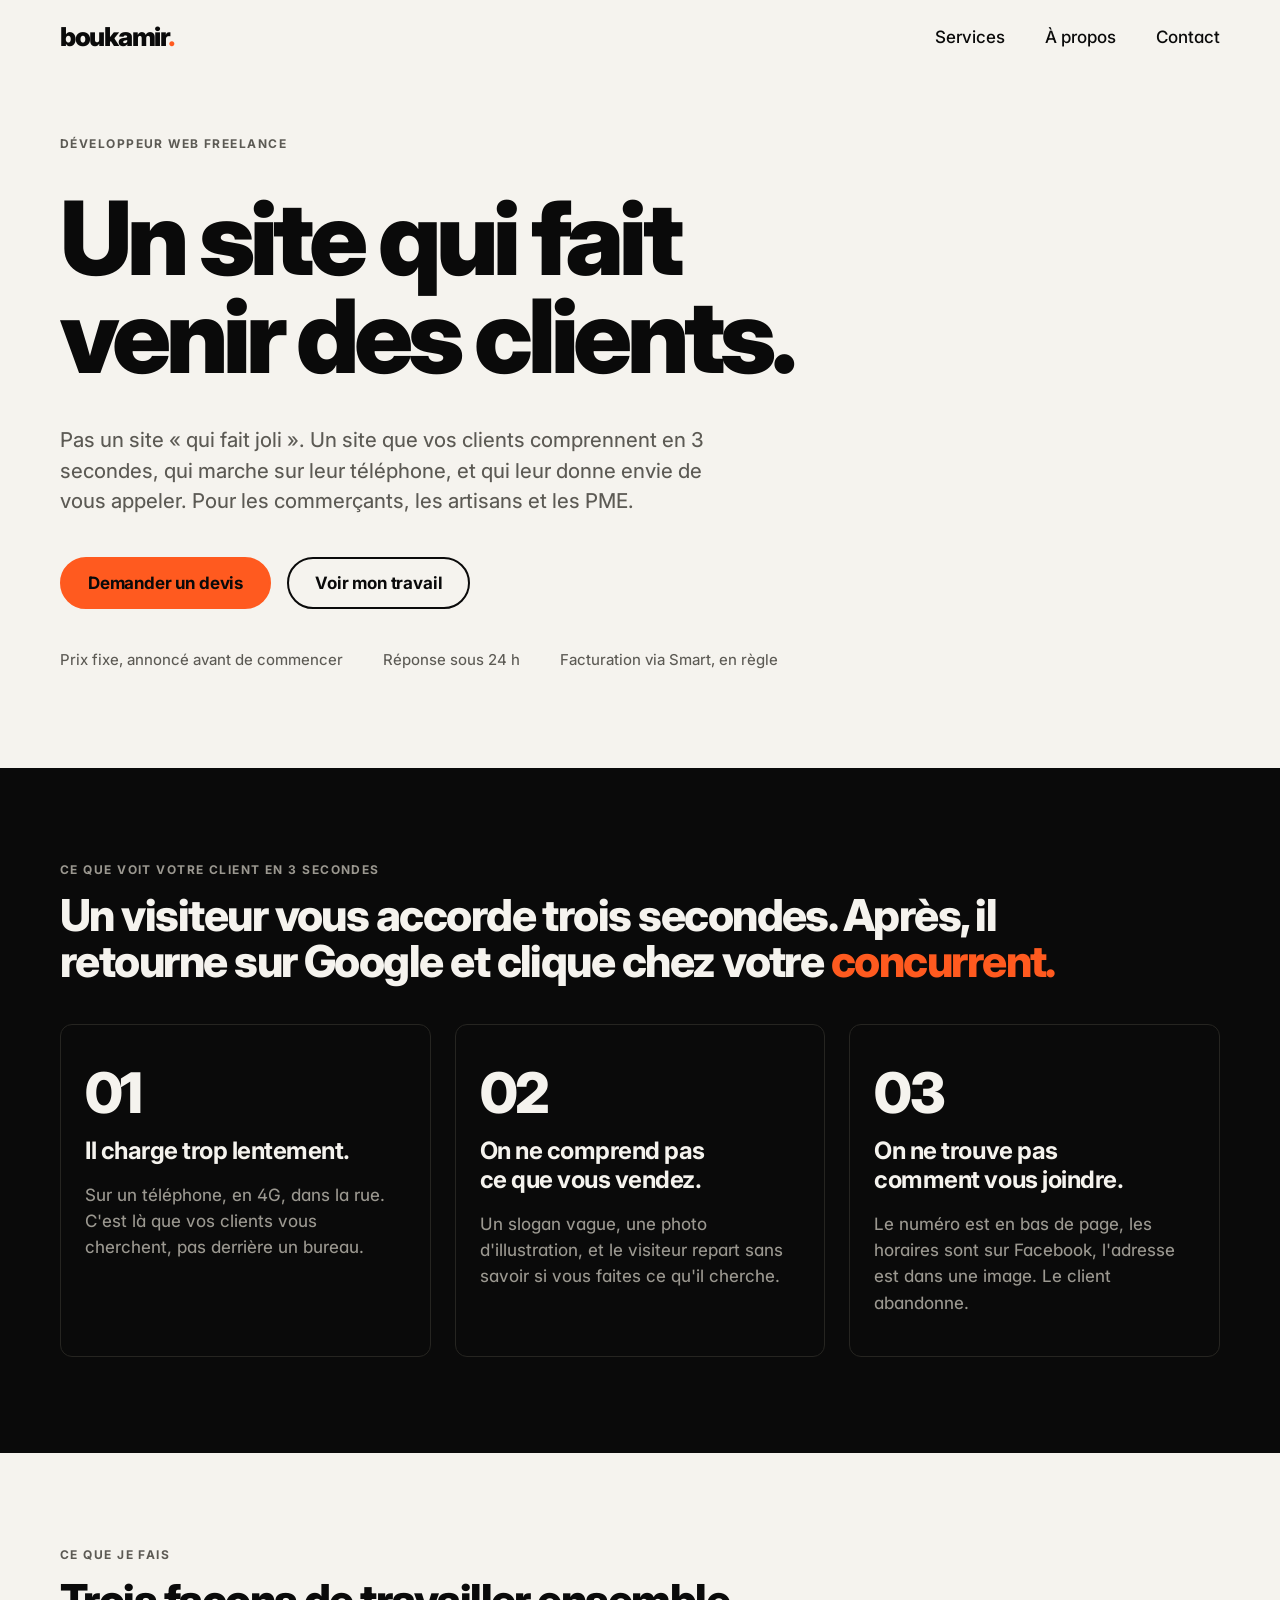
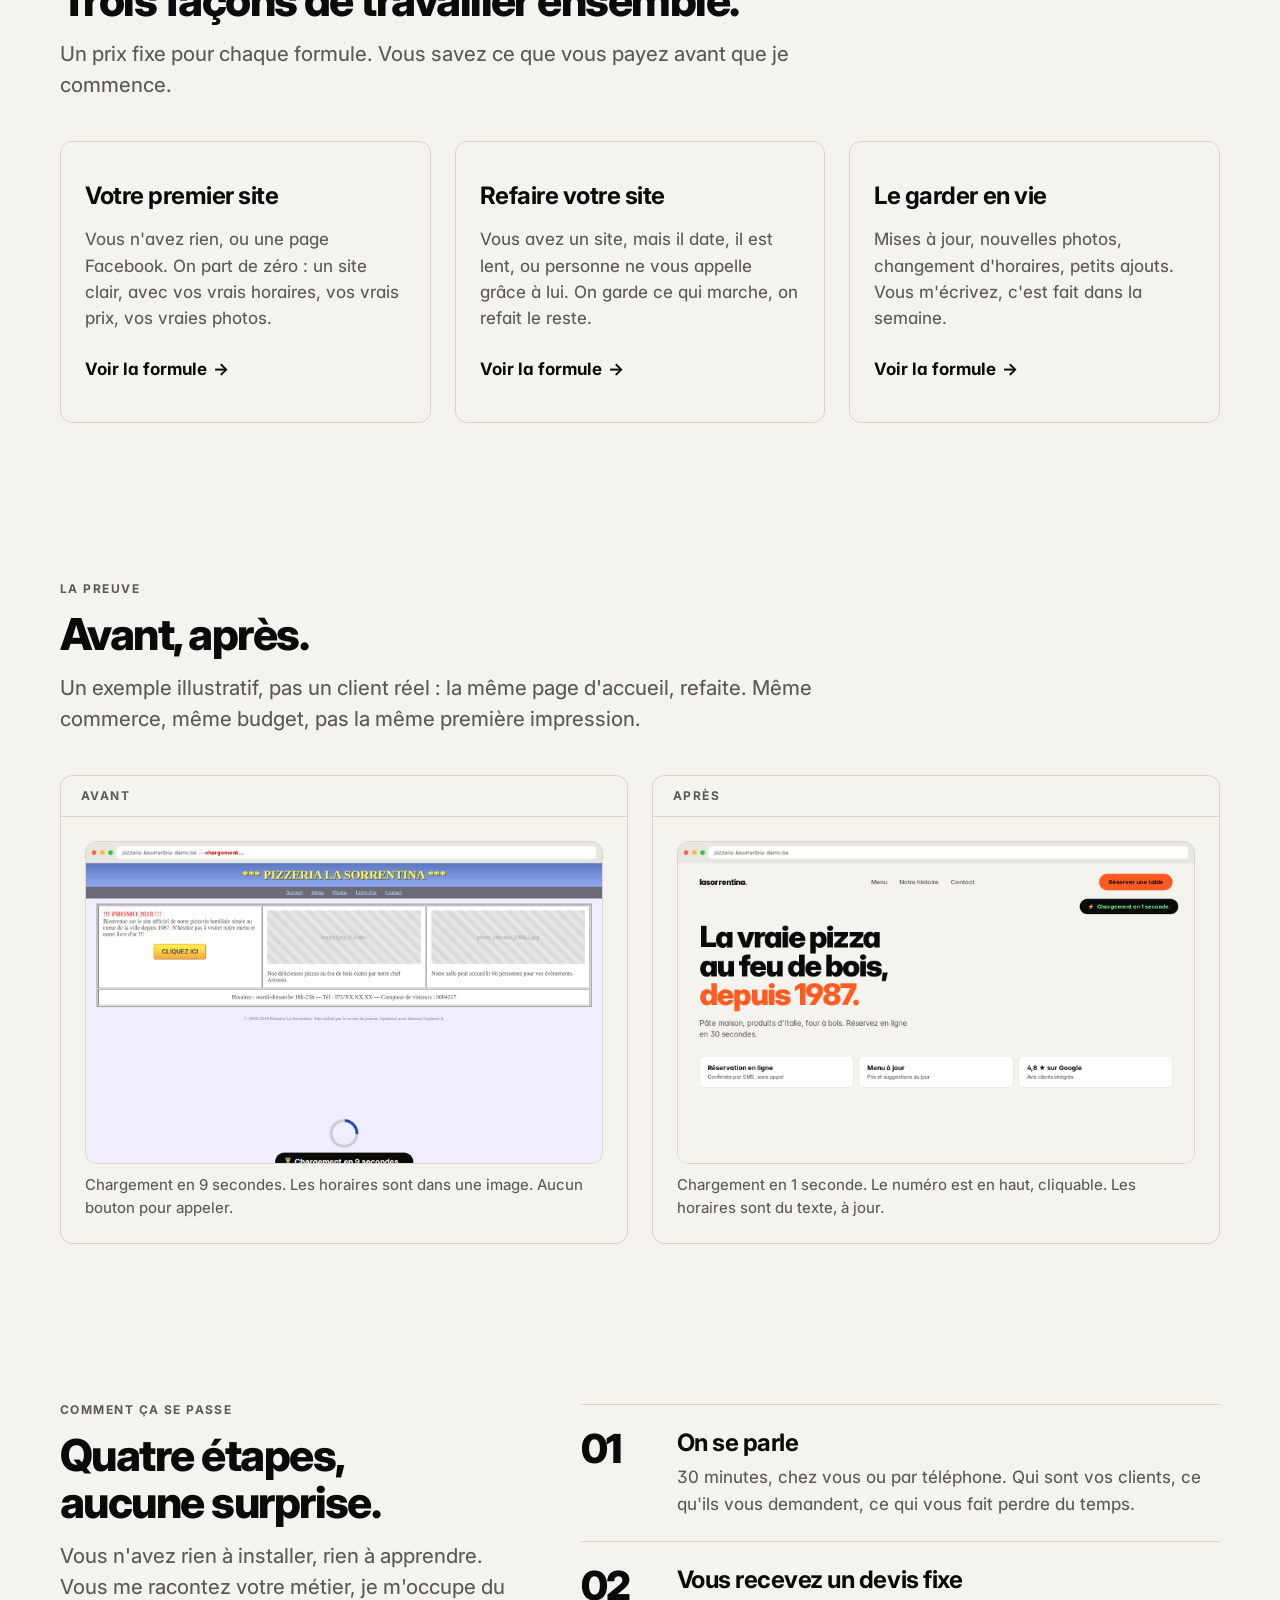
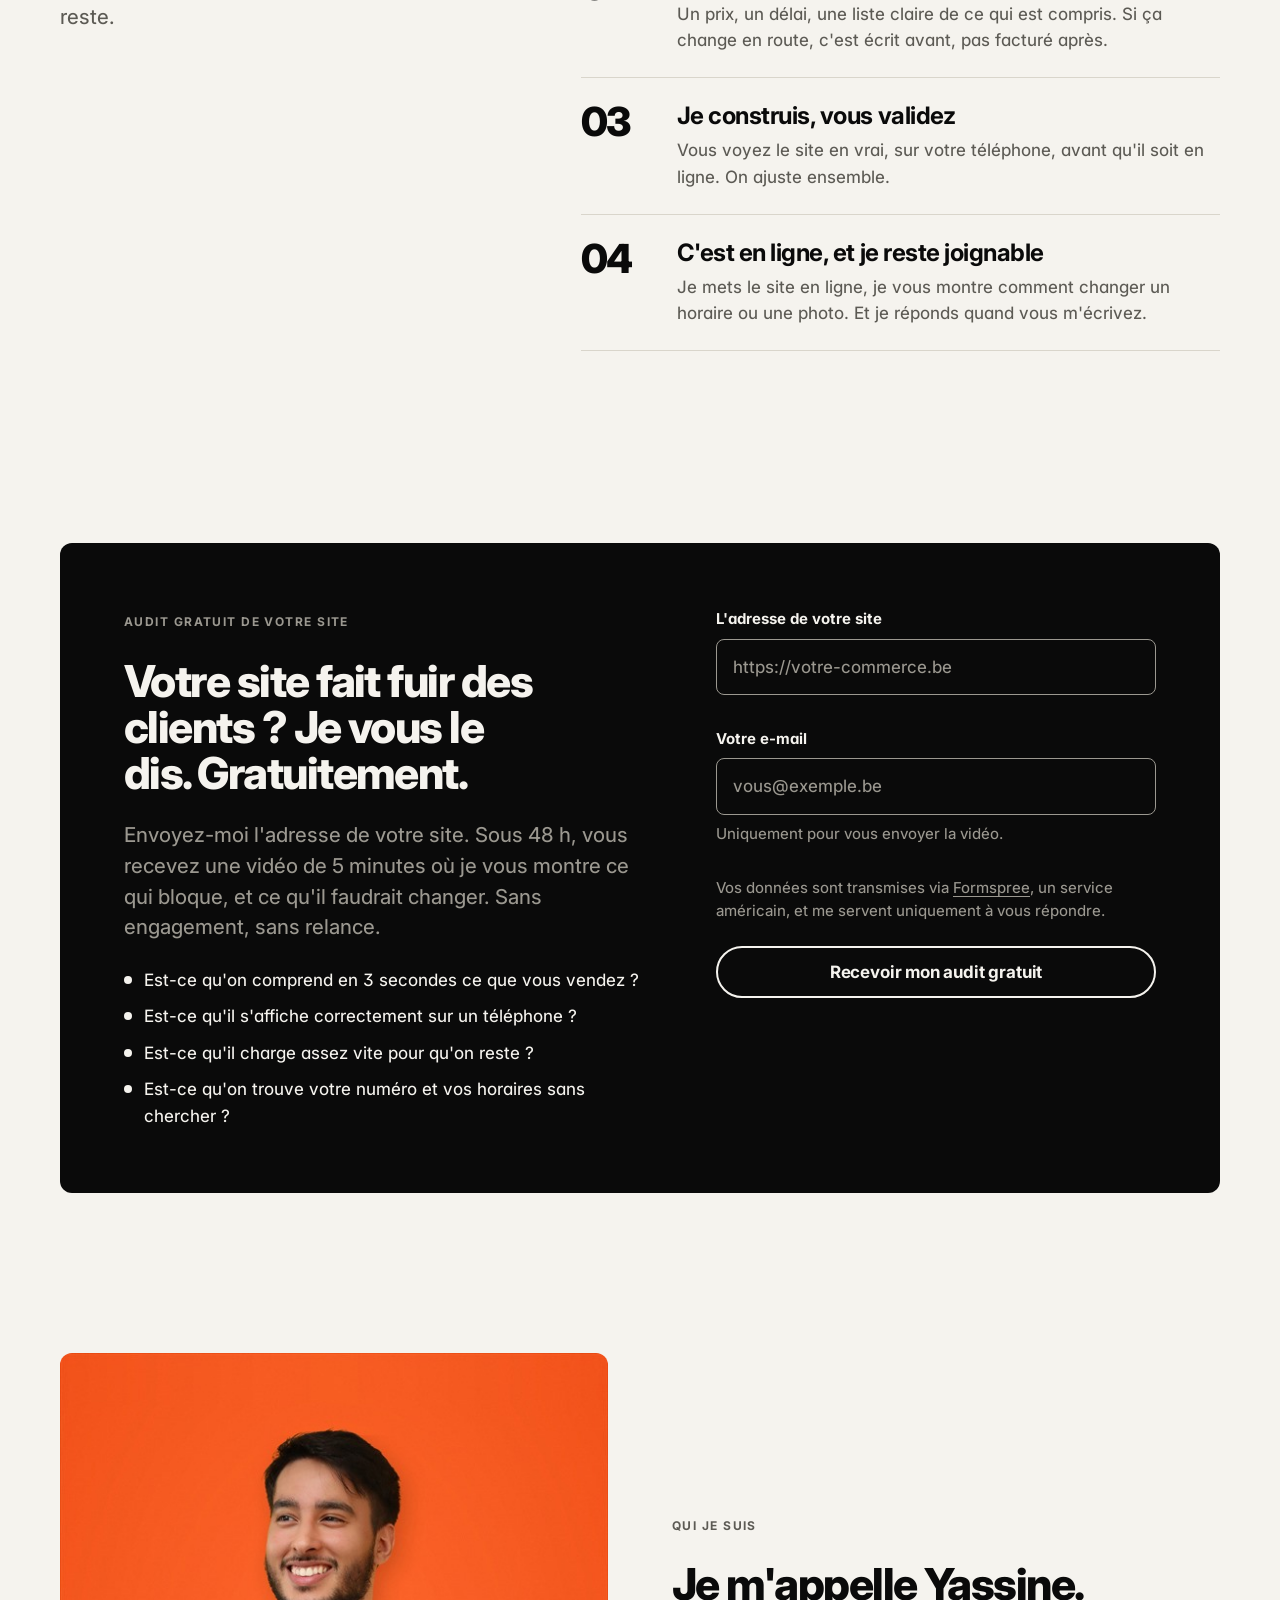
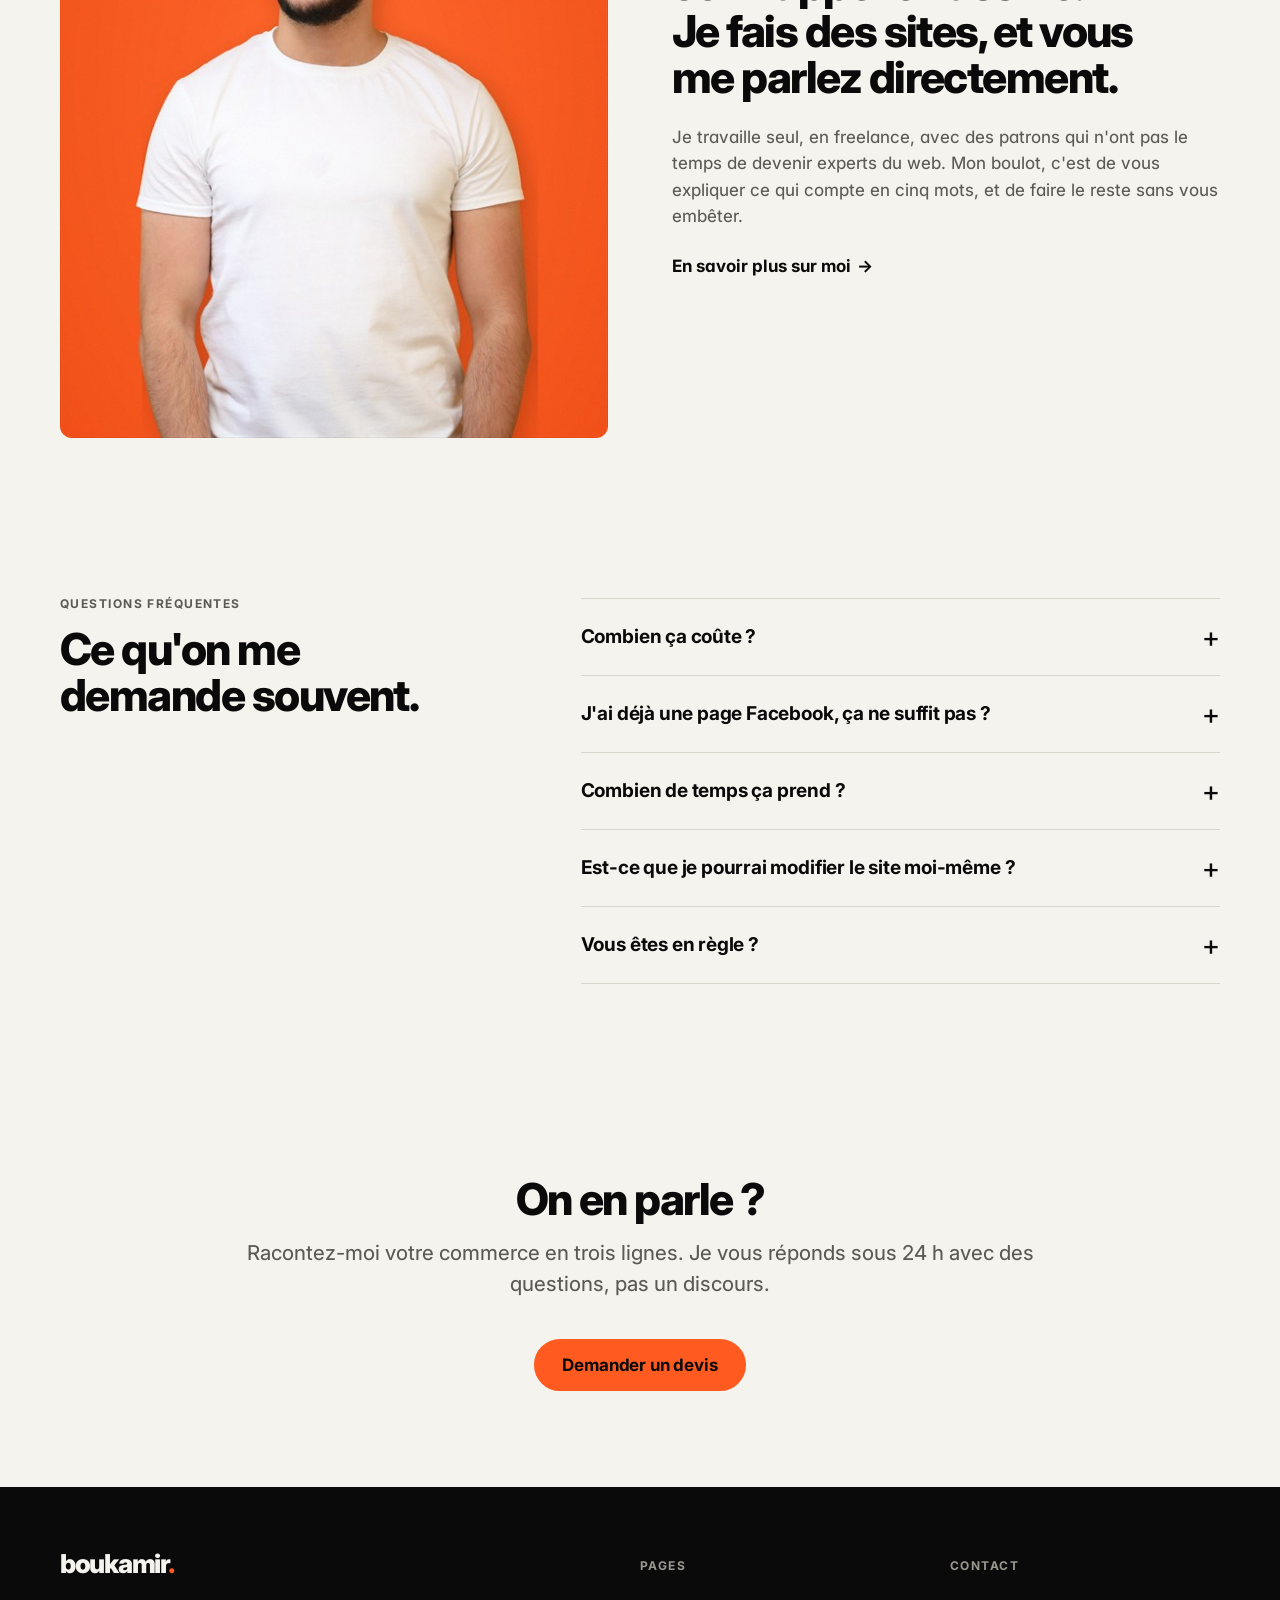
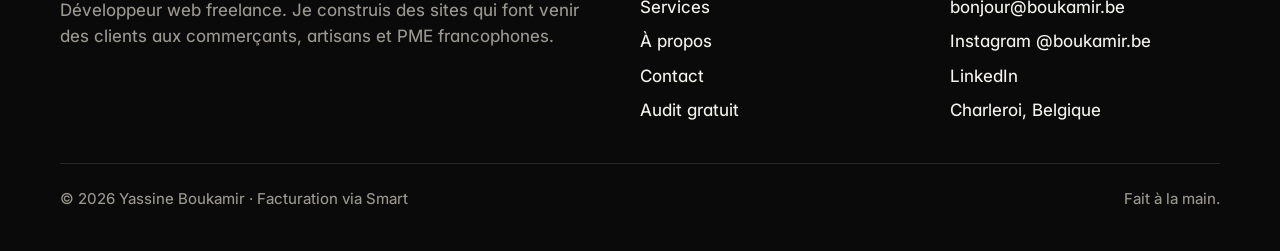
==== commit 8c6f78d2: "Corrige la photo et allège les mentions de lieu Photo : - retour au cadrage 4/5 sur la page à propos" ====
--- a/index.html
+++ b/index.html
@@ -55,7 +55,7 @@
     "name": "Yassine Boukamir — Développeur web freelance",
     "url": "https://boukamir.be/",
     "email": "mailto:bonjour@boukamir.be",
-    "image": "https://boukamir.be/assets/yassine-900.jpg",
+    "image": "https://boukamir.be/assets/yassine-1120.jpg",
     "description": "Sites vitrines pour commerçants, artisans et PME à Charleroi et alentours.",
     "areaServed": "BE",
     "address": {
@@ -97,7 +97,7 @@
     <!-- ÉCRAN 1 · Héros — le seul orange de cet écran : le bouton « Demander un devis ». -->
     <section class="section section--hero" aria-labelledby="hero-title">
       <div class="container hero">
-        <span class="label">Développeur web freelance · Charleroi</span>
+        <span class="label">Développeur web freelance</span>
         <h1 class="display hero__title" id="hero-title">Un site qui fait venir des clients.</h1>
         <p class="lead hero__lead">Pas un site « qui fait joli ». Un site que vos clients comprennent en 3 secondes, qui marche sur leur téléphone, et qui leur donne envie de vous appeler. Pour les commerçants, les artisans et les PME.</p>
         <div class="btn-row">
@@ -289,14 +289,14 @@
     <!-- ÉCRAN 7 · Qui je suis (court, renvoie vers À propos) -->
     <section class="section section--tight" aria-labelledby="qui-title">
       <div class="container grid grid--split-even">
-        <img class="photo" src="assets/yassine-430.jpg"
-             srcset="assets/yassine-430.jpg 430w, assets/yassine-900.jpg 860w"
-             sizes="(max-width: 900px) calc(100vw - 2 * var(--gutter)), 540px"
-             width="430" height="538"
-             alt="Yassine Boukamir, développeur web à Charleroi" loading="lazy" decoding="async">
+        <img class="photo" src="assets/yassine-560.jpg"
+             srcset="assets/yassine-560.jpg 560w, assets/yassine-1120.jpg 1120w"
+             sizes="(max-width: 900px) calc(100vw - 2 * var(--gutter)), 548px"
+             width="560" height="700"
+             alt="Yassine Boukamir, développeur web freelance" loading="lazy" decoding="async">
         <div class="stack-lg">
           <span class="label">Qui je suis</span>
-          <h2 id="qui-title">Je m'appelle Yassine. Je fais des sites à Charleroi.</h2>
+          <h2 id="qui-title">Je m'appelle Yassine. Je fais des sites, et vous me parlez directement.</h2>
           <p class="muted">Je travaille seul, en freelance, avec des patrons qui n'ont pas le temps de devenir experts du web. Mon boulot, c'est de vous expliquer ce qui compte en cinq mots, et de faire le reste sans vous embêter.</p>
           <a class="link-arrow" href="a-propos.html">En savoir plus sur moi</a>
         </div>
@@ -353,7 +353,7 @@
       <div class="site-footer__grid">
         <div class="stack">
           <a class="logo" href="/">boukamir<span class="logo__dot">.</span></a>
-          <p class="muted">Développeur web freelance à Charleroi. Je construis des sites qui font venir des clients aux commerçants, artisans et PME francophones.</p>
+          <p class="muted">Développeur web freelance. Je construis des sites qui font venir des clients aux commerçants, artisans et PME francophones.</p>
         </div>
         <div>
           <span class="label">Pages</span>
@@ -376,7 +376,7 @@
       </div>
       <div class="site-footer__bottom">
         <span>© <span id="annee">2026</span> Yassine Boukamir · Facturation via Smart</span>
-        <span>Site fait à Charleroi, sans jargon.</span>
+        <span>Fait à la main.</span>
       </div>
     </div>
   </footer>
--- a/css/style.css
+++ b/css/style.css
@@ -484,15 +484,15 @@
 }
 
 /* Photos réelles là où la maquette posait un .placeholder vertical. Le
-   ratio 4/5 est celui du placeholder d'origine ; --haute sert à la page à
-   propos, dont le placeholder était décrit comme « pleine hauteur ». */
+   ratio 4/5 est celui du placeholder d'origine, sur les DEUX pages : la
+   mention « pleine hauteur » de la maquette décrit le sujet à cadrer, pas un
+   autre format. Un 2/3 avait été essayé ici, à tort. */
 .photo {
   width: 100%;
   aspect-ratio: 4 / 5;
   object-fit: cover;
   border-radius: var(--radius-card);
 }
-.photo--haute { aspect-ratio: 2 / 3; }
 
 /* Piège à robots : invisible et hors du parcours clavier. Un humain ne le
    remplit jamais ; s'il est rempli, Formspree jette l'envoi. Ne pas le
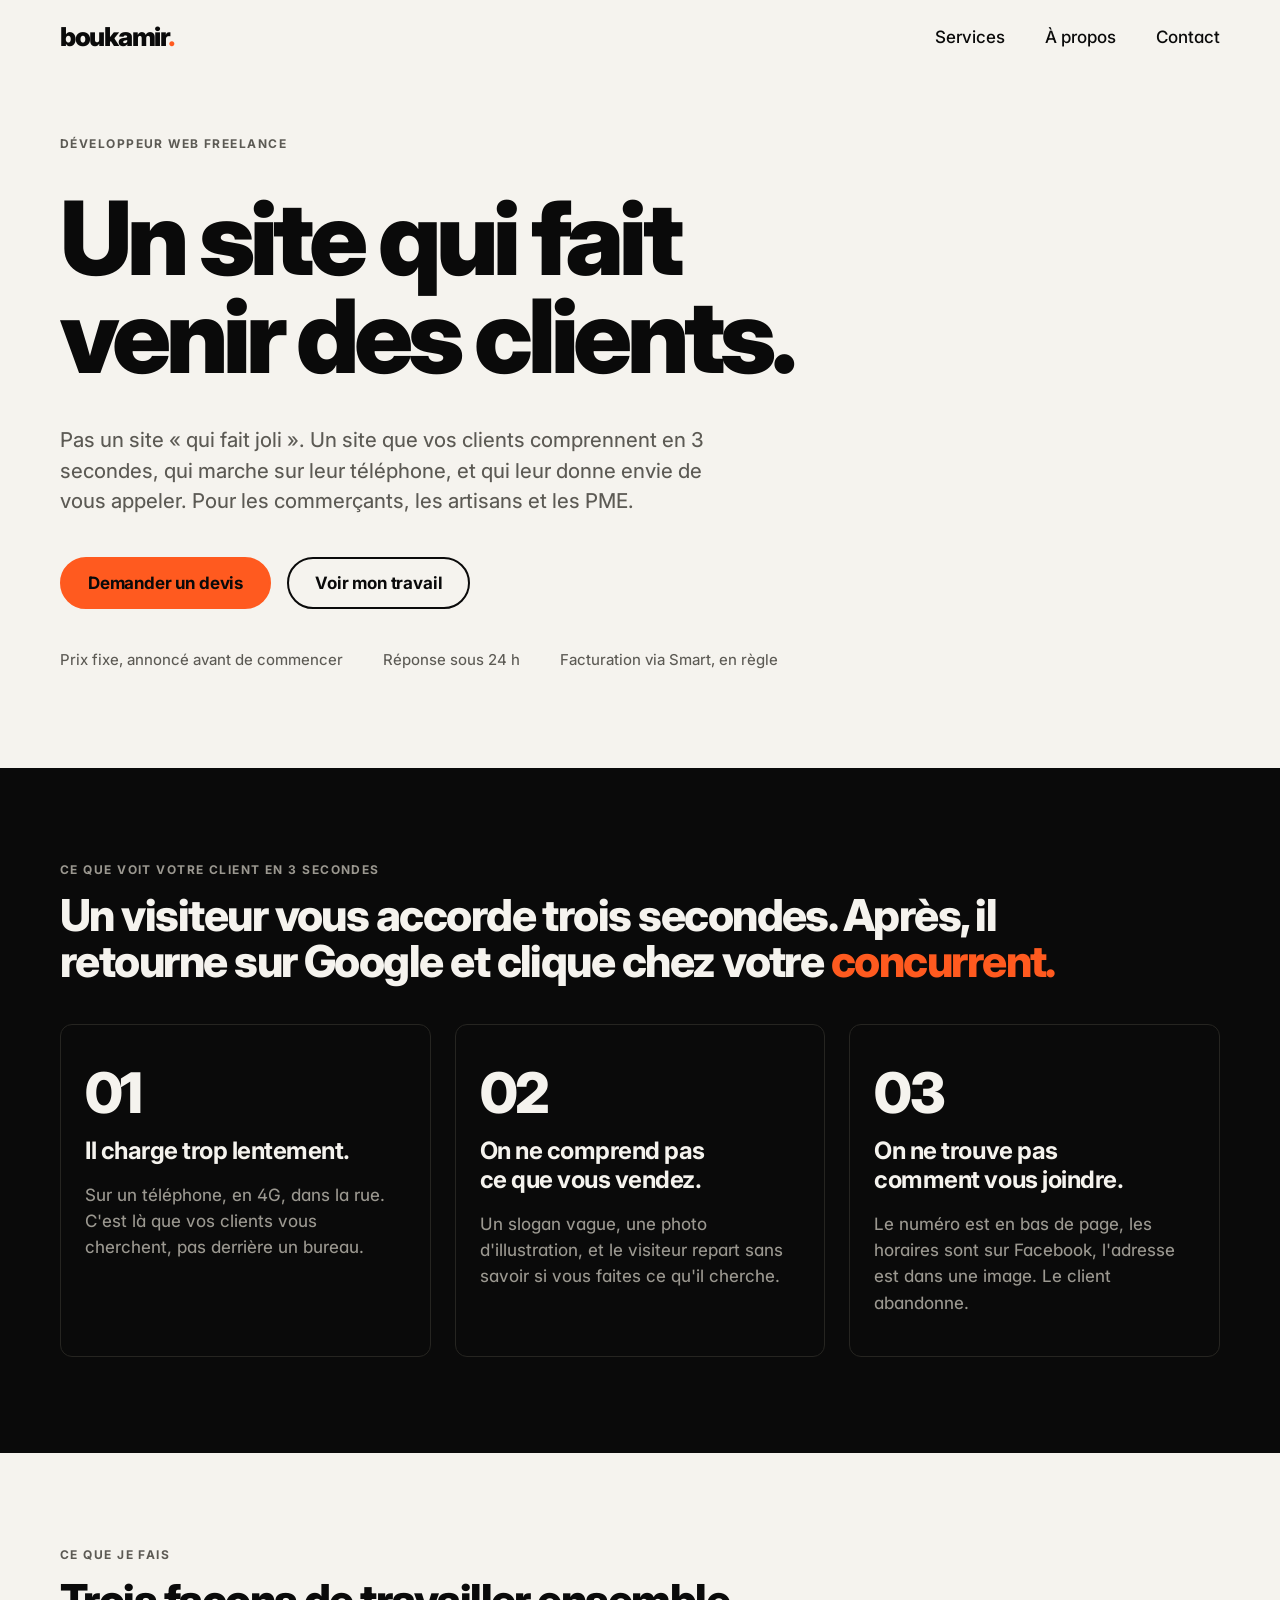
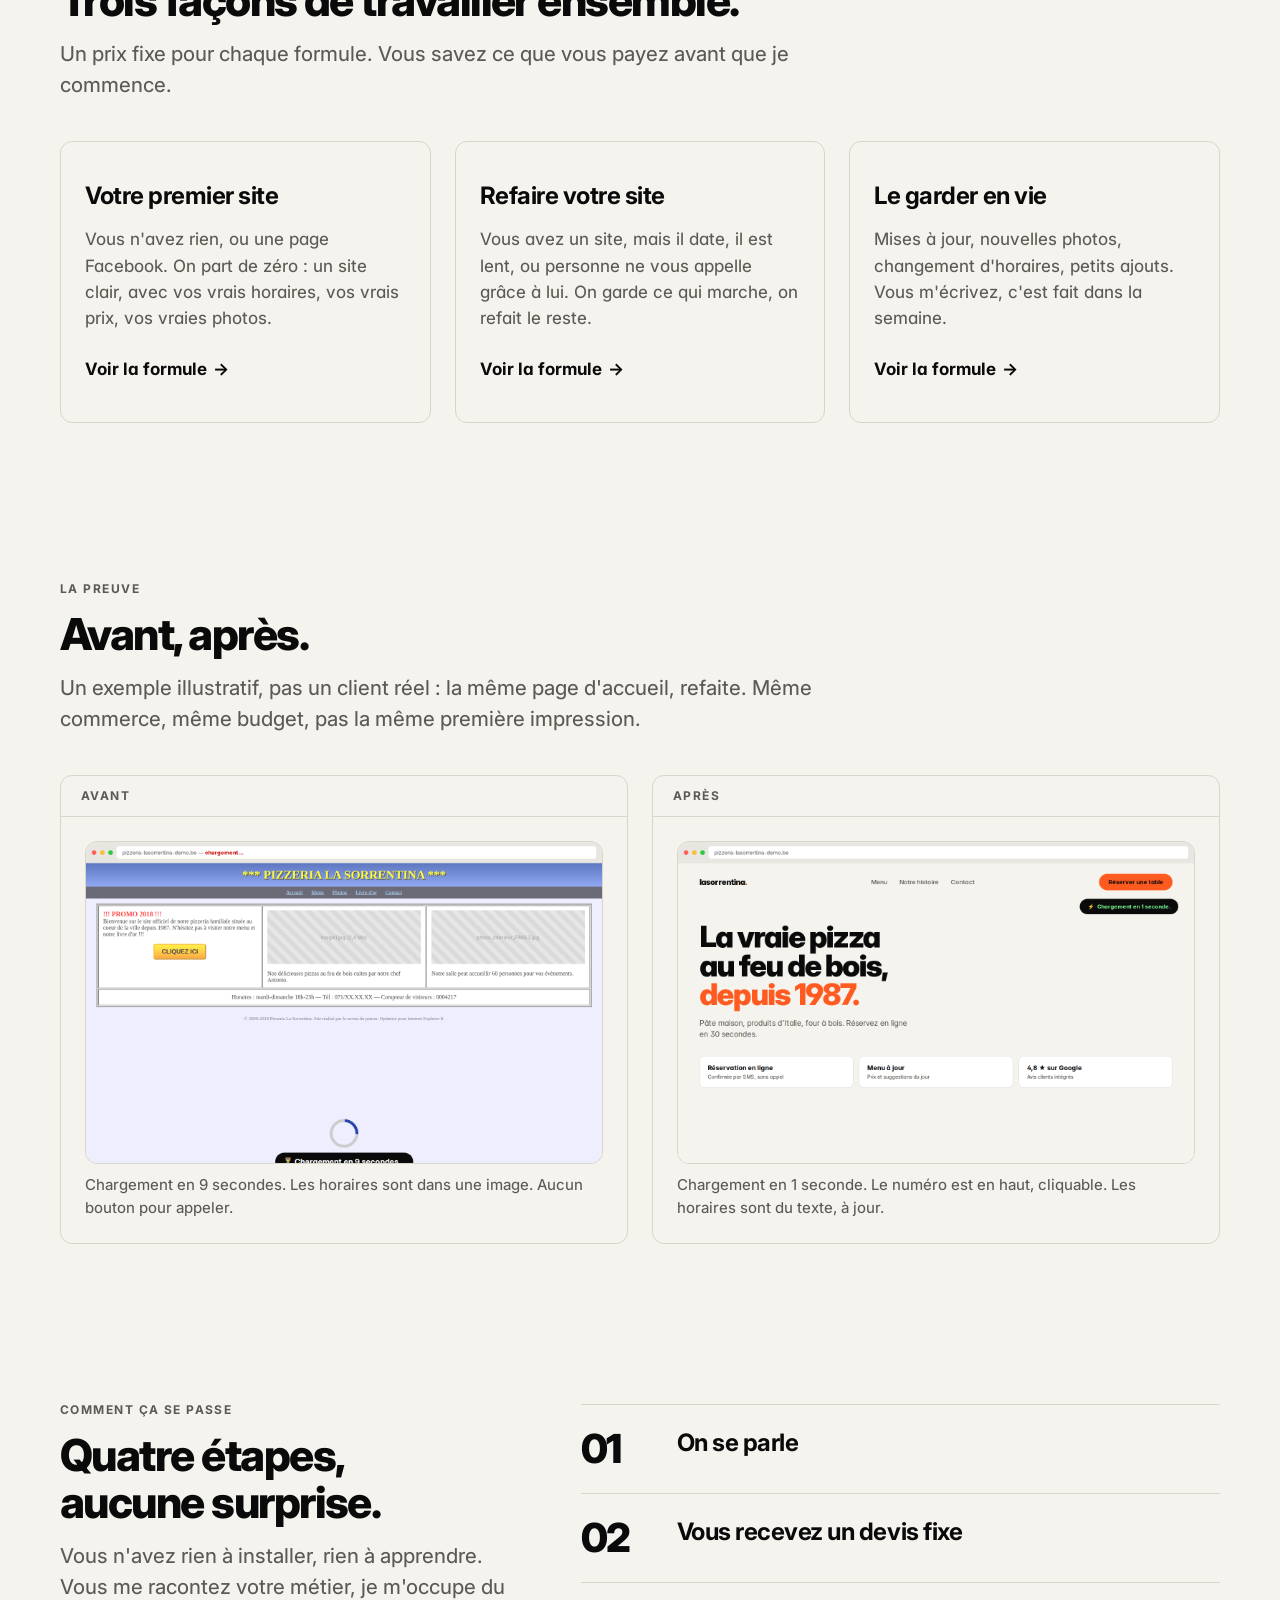
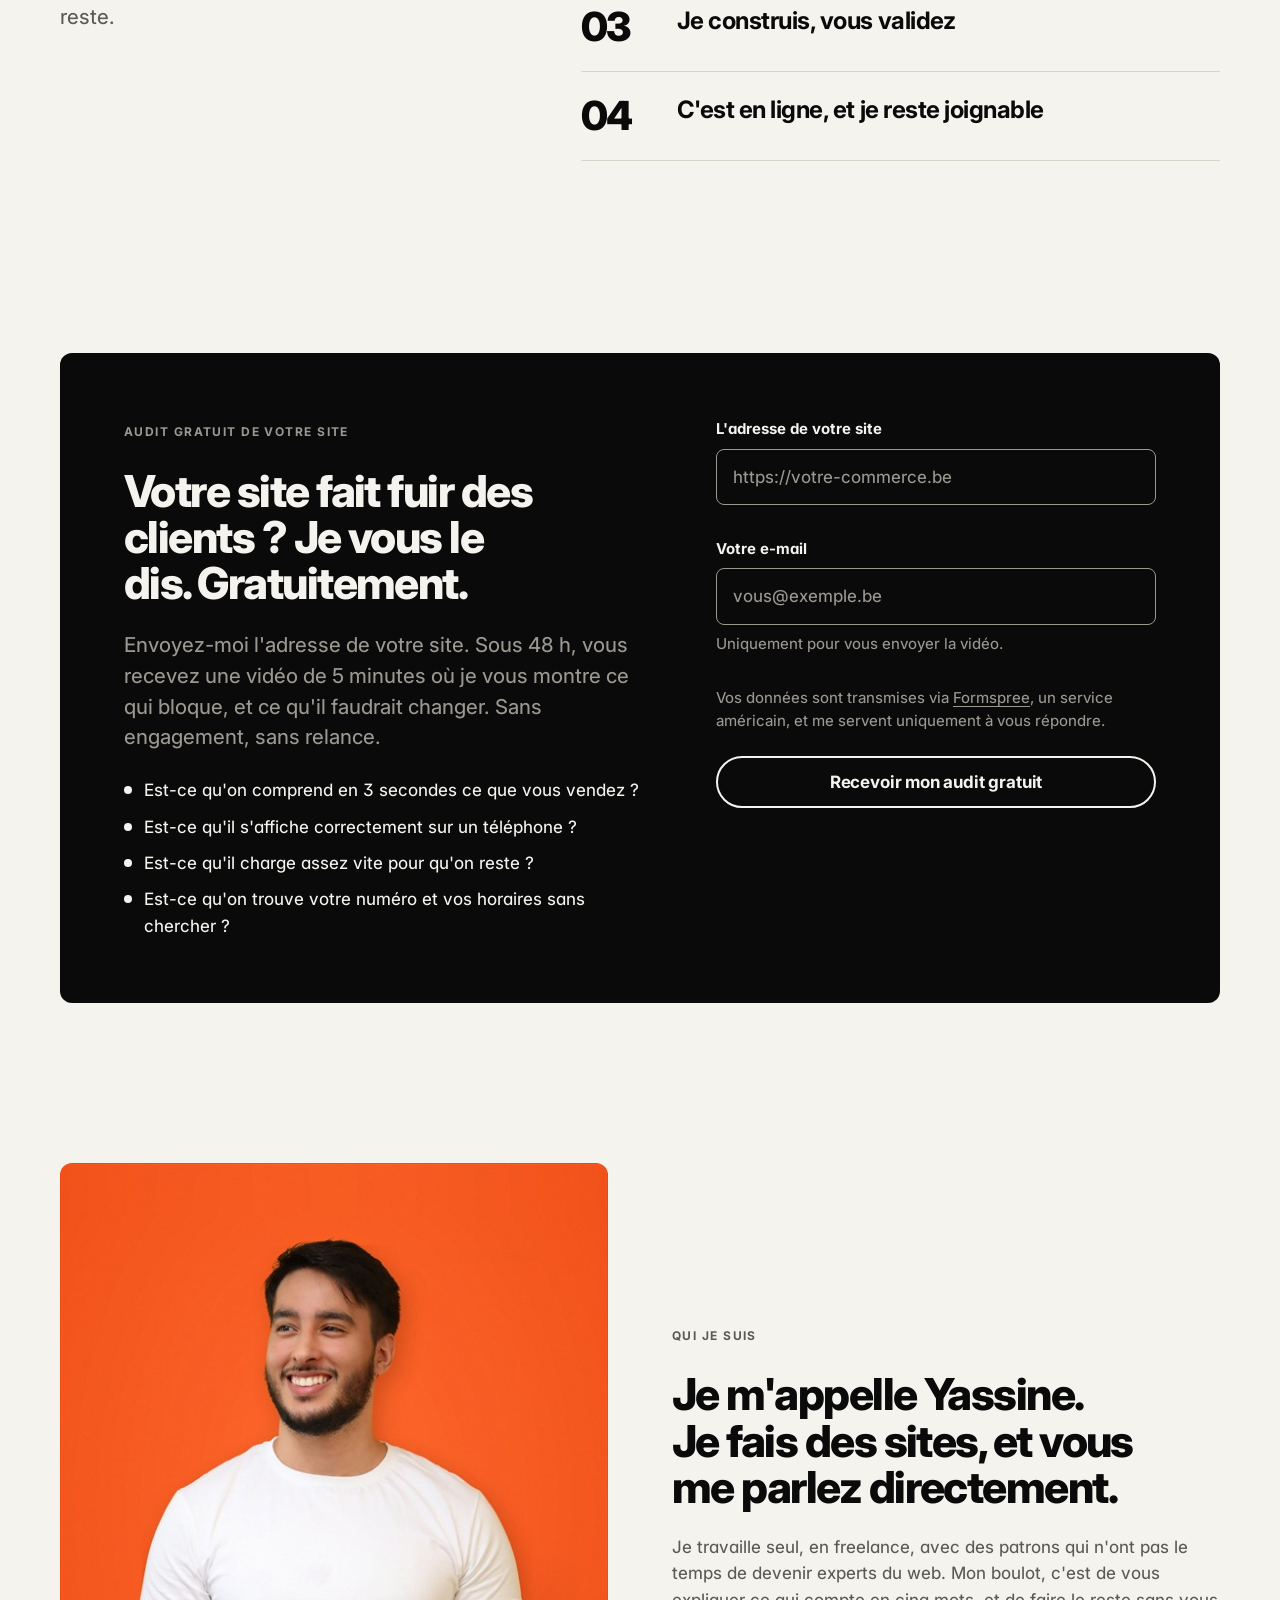
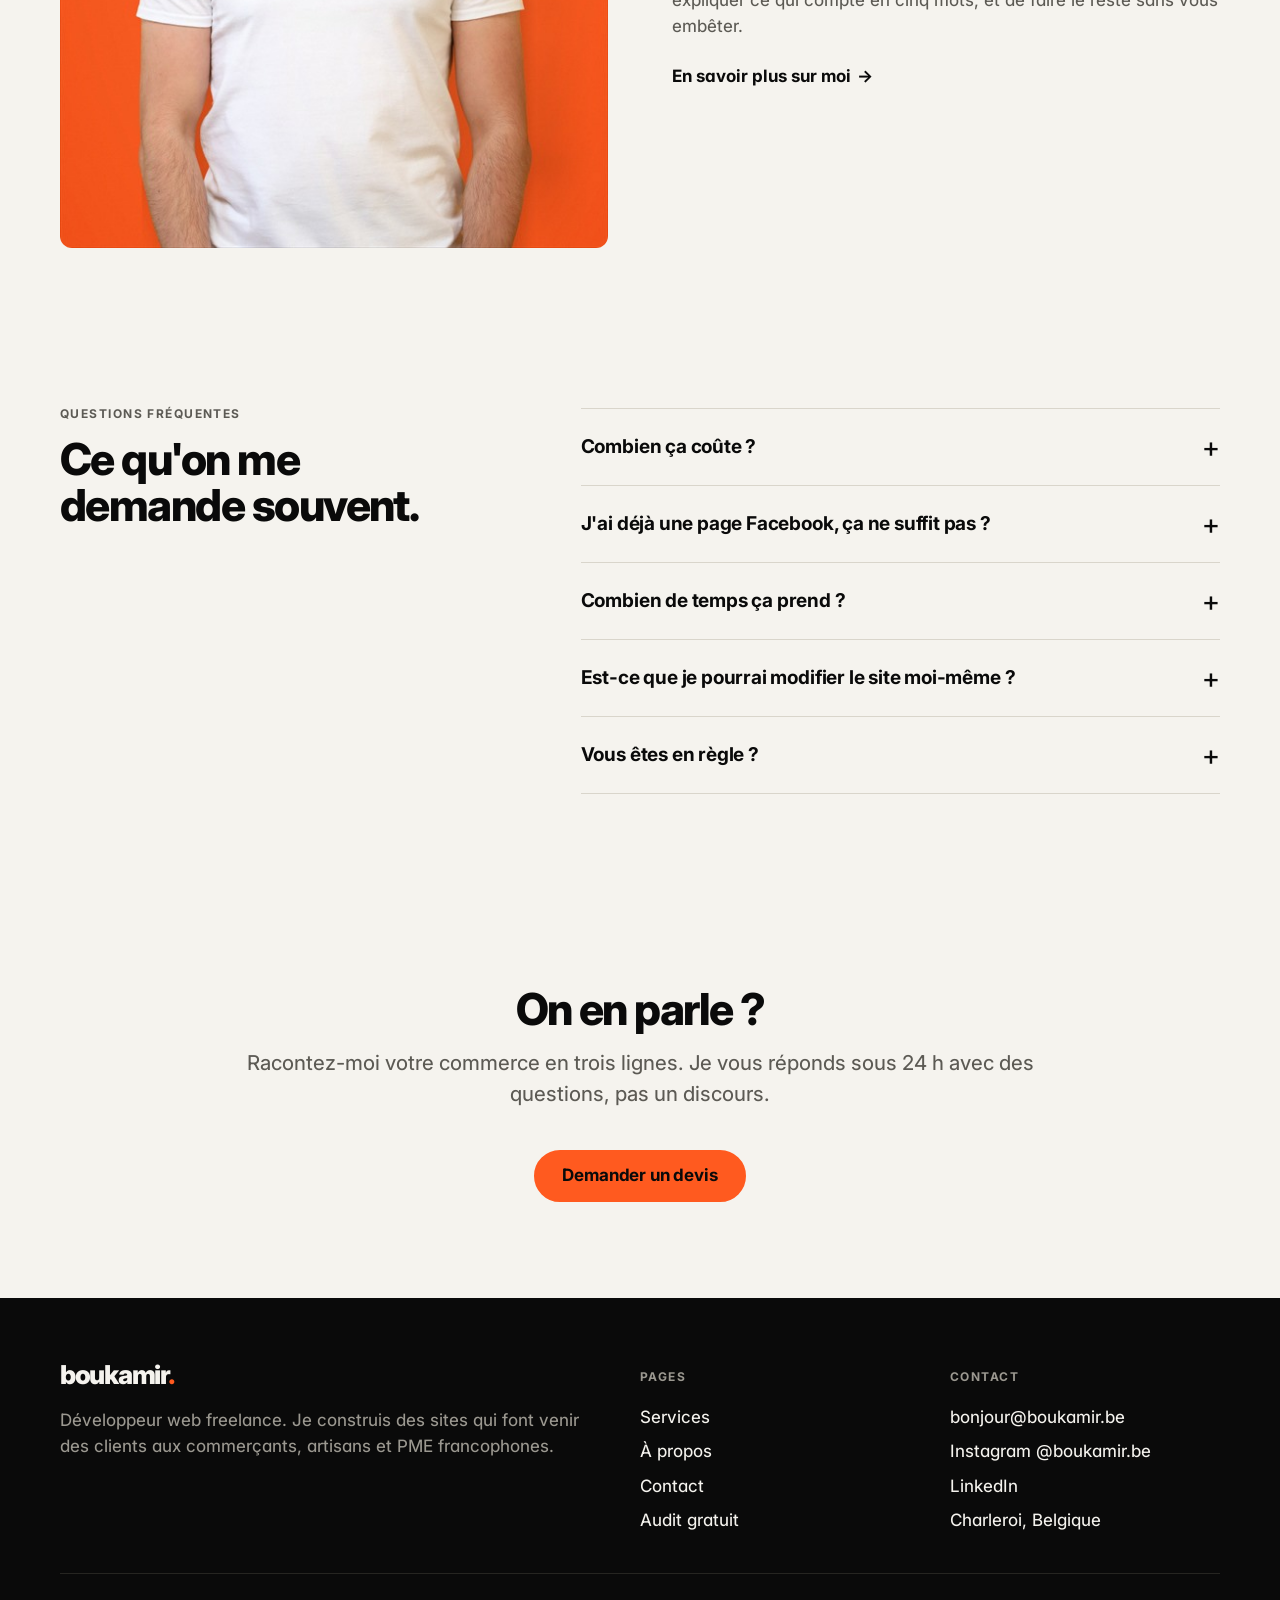
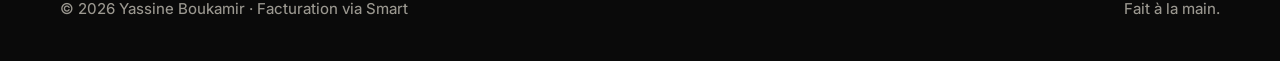
==== commit c4727487: "Reduit « Comment ca se passe » a ses quatre titres Ecart avec la maquette, demande par Yassine : la " ====
--- a/index.html
+++ b/index.html
@@ -202,7 +202,13 @@
       </div>
     </section>
 
-    <!-- ÉCRAN 5 · Comment ça se passe -->
+    <!-- ÉCRAN 5 · Comment ça se passe.
+         Écart avec la maquette, demandé par Yassine le 02/09 : les quatre
+         descriptions ont sauté, seuls les titres restent. La section faisait
+         1 183 px sur téléphone, soit un écran et demi d'une page qui en fait
+         neuf. Les titres suffisent à porter l'argument — le prix annoncé
+         avant, la validation par le client, la disponibilité après — et le
+         détail vit sur la page contact, sous « Ce qui se passe ensuite ». -->
     <section class="section" aria-labelledby="etapes-title">
       <div class="container grid grid--split">
         <div class="section__head">
@@ -211,30 +217,10 @@
           <p class="lead">Vous n'avez rien à installer, rien à apprendre. Vous me racontez votre métier, je m'occupe du reste.</p>
         </div>
         <ol class="steps">
-          <li>
-            <div>
-              <h3>On se parle</h3>
-              <p class="muted">30 minutes, chez vous ou par téléphone. Qui sont vos clients, ce qu'ils vous demandent, ce qui vous fait perdre du temps.</p>
-            </div>
-          </li>
-          <li>
-            <div>
-              <h3>Vous recevez un devis fixe</h3>
-              <p class="muted">Un prix, un délai, une liste claire de ce qui est compris. Si ça change en route, c'est écrit avant, pas facturé après.</p>
-            </div>
-          </li>
-          <li>
-            <div>
-              <h3>Je construis, vous validez</h3>
-              <p class="muted">Vous voyez le site en vrai, sur votre téléphone, avant qu'il soit en ligne. On ajuste ensemble.</p>
-            </div>
-          </li>
-          <li>
-            <div>
-              <h3>C'est en ligne, et je reste joignable</h3>
-              <p class="muted">Je mets le site en ligne, je vous montre comment changer un horaire ou une photo. Et je réponds quand vous m'écrivez.</p>
-            </div>
-          </li>
+          <li><div><h3>On se parle</h3></div></li>
+          <li><div><h3>Vous recevez un devis fixe</h3></div></li>
+          <li><div><h3>Je construis, vous validez</h3></div></li>
+          <li><div><h3>C'est en ligne, et je reste joignable</h3></div></li>
         </ol>
       </div>
     </section>
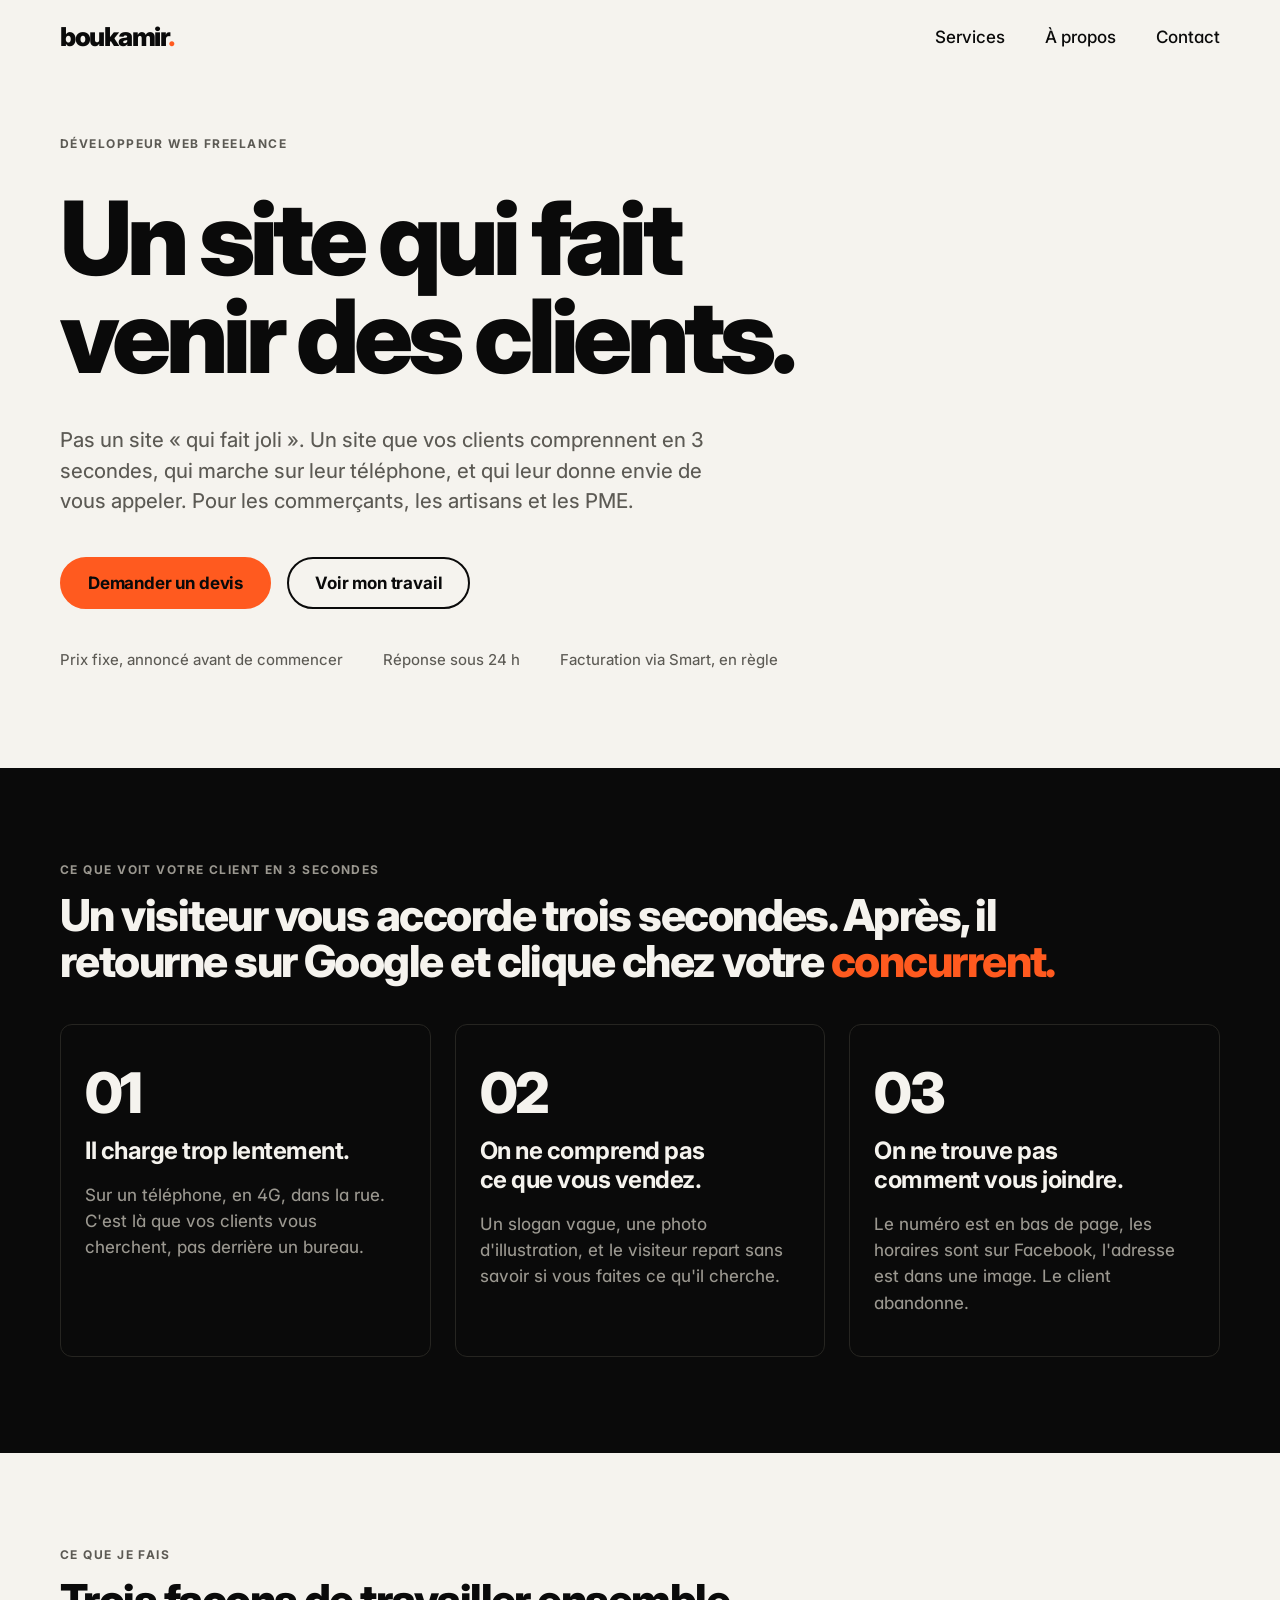
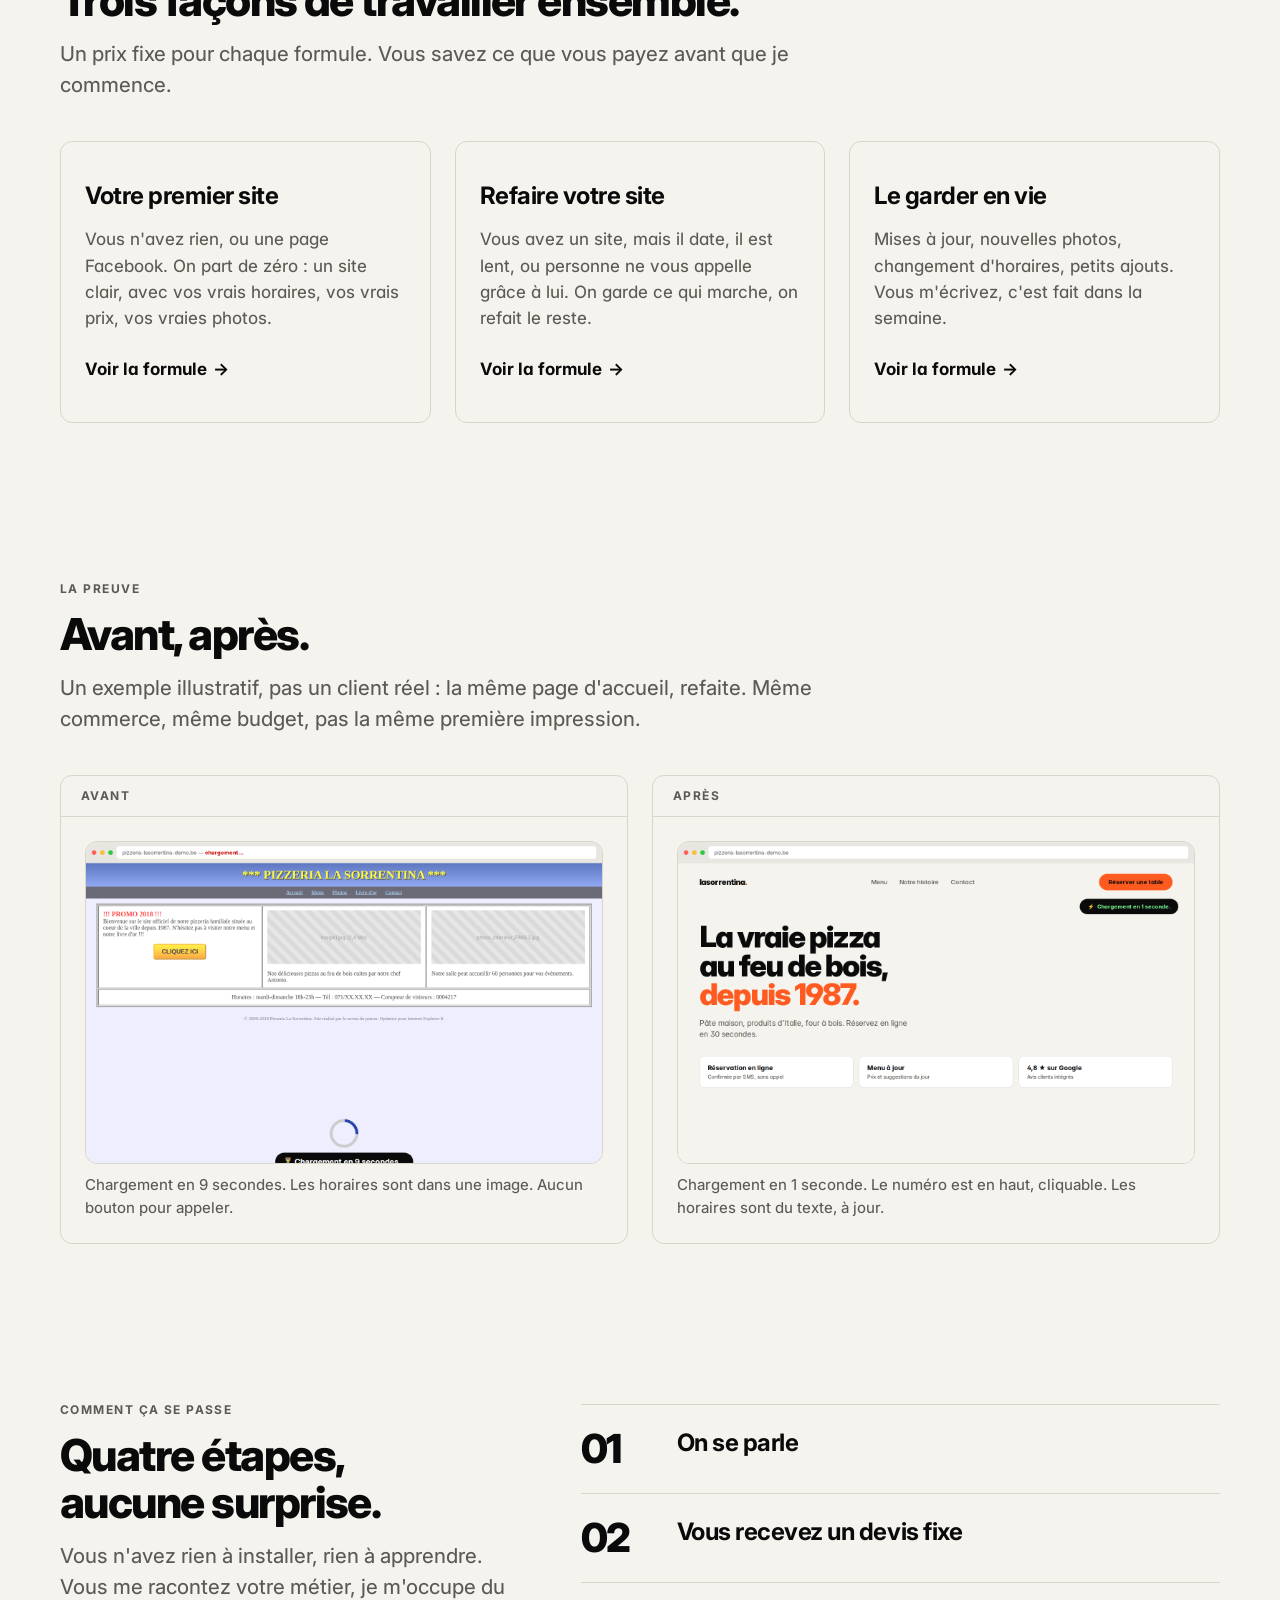
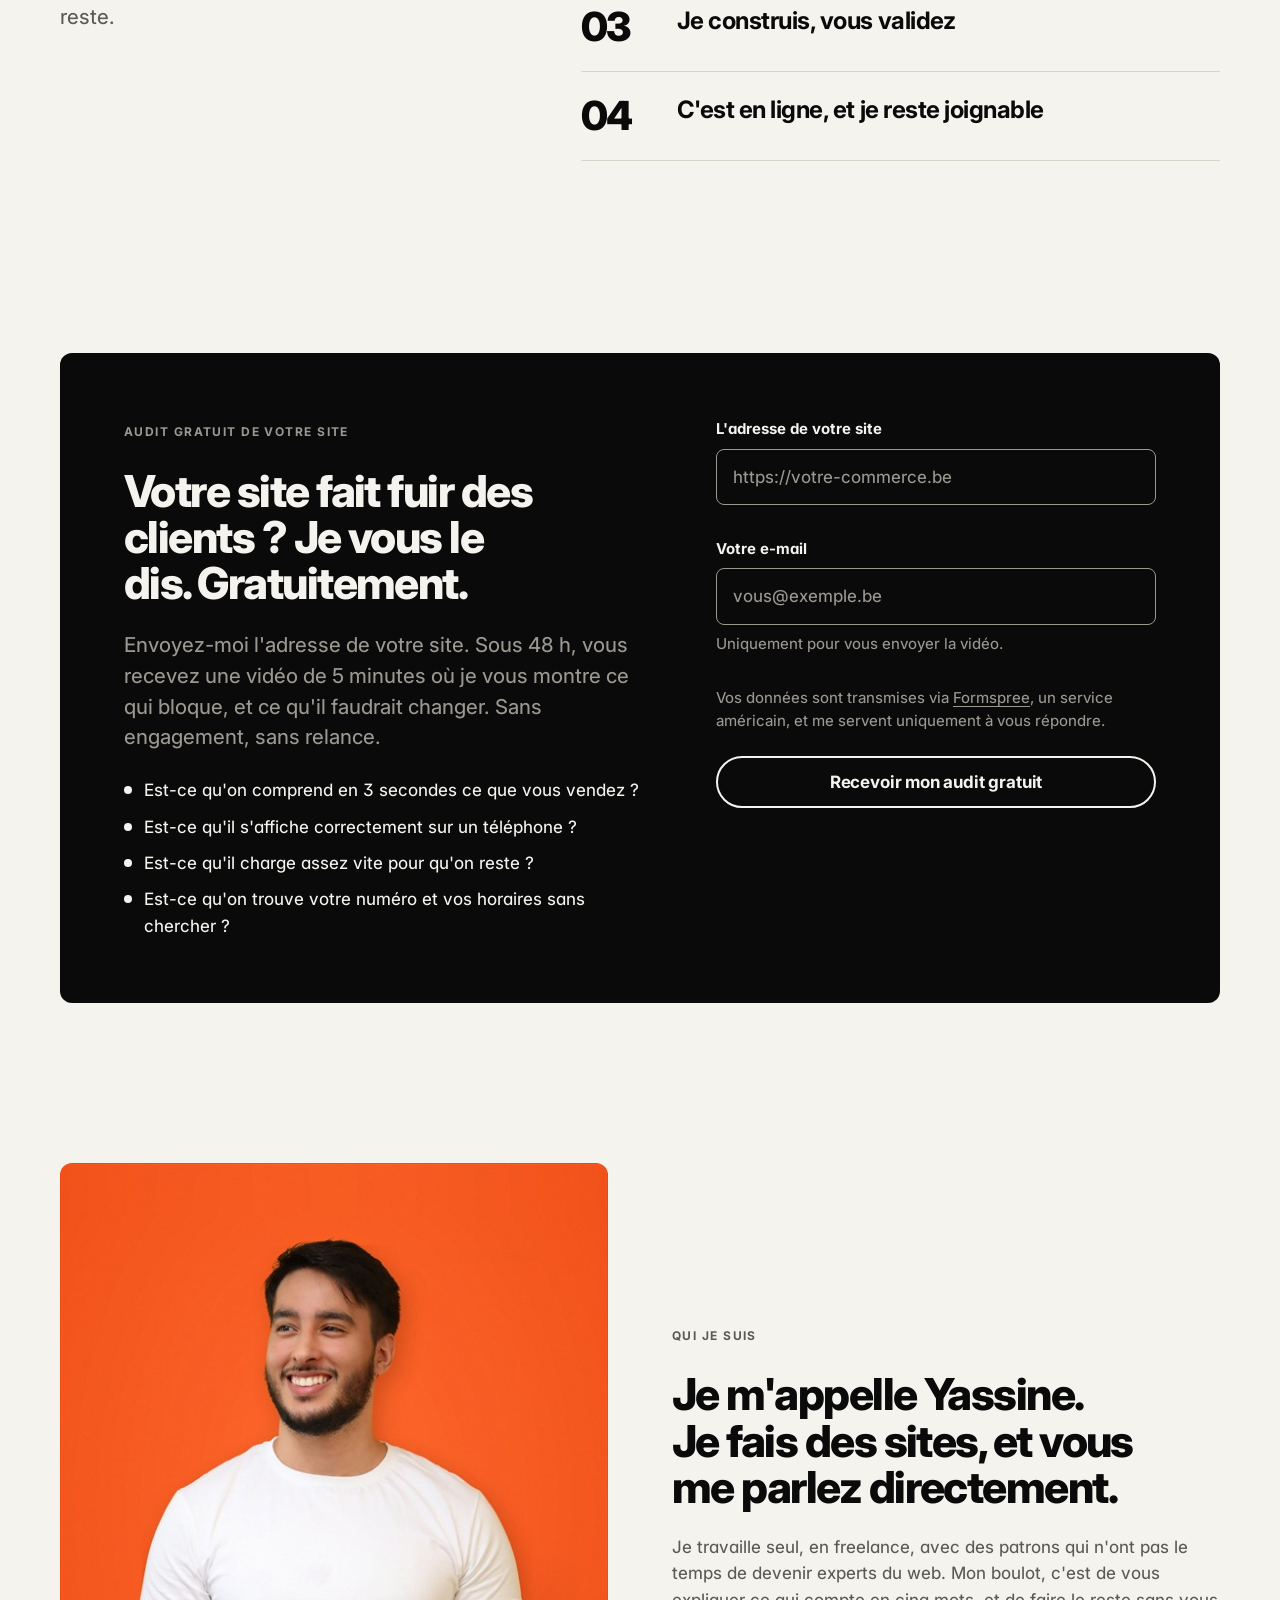
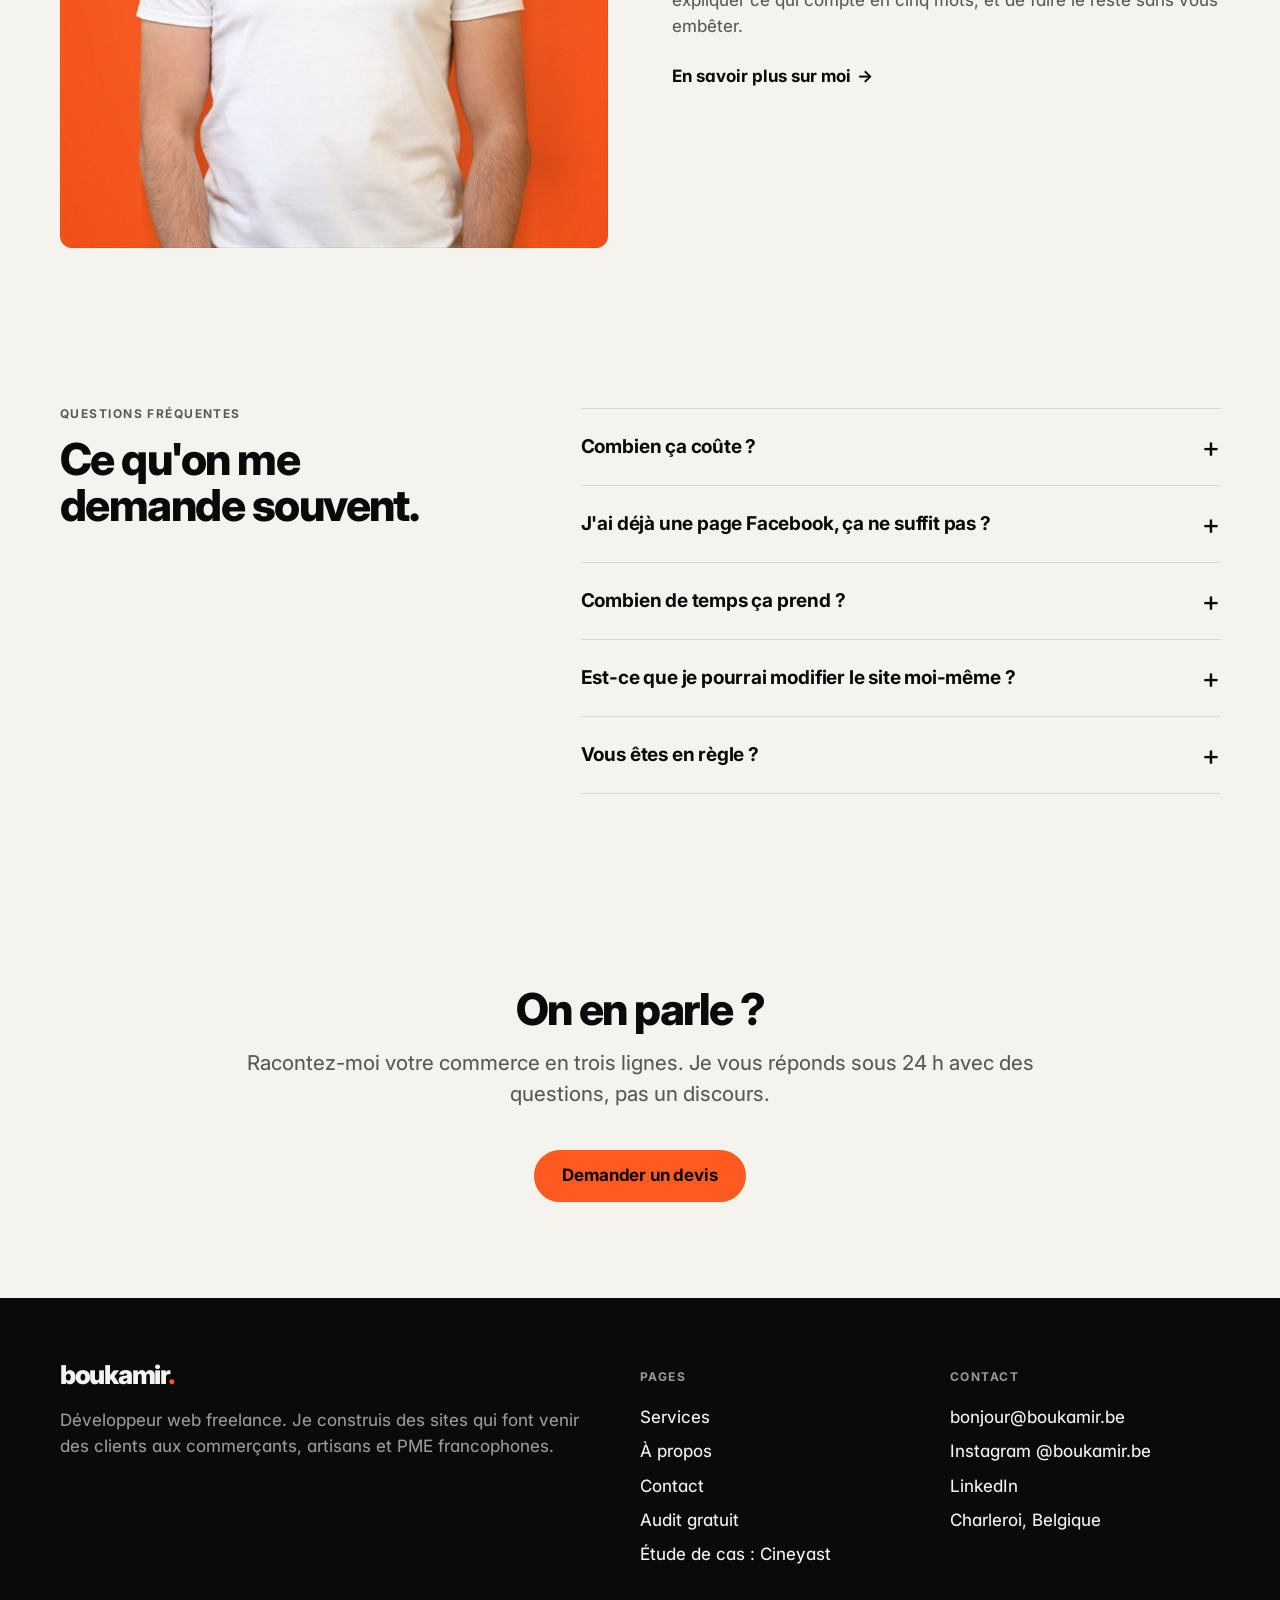
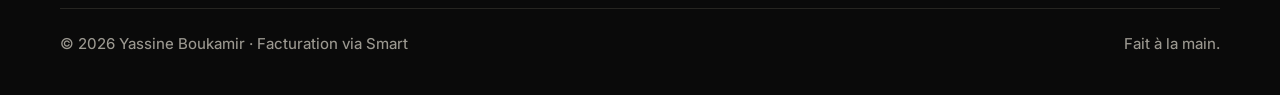
==== commit dfd02fd3: "Ajoute l'étude de cas Cineyast, liée depuis le pied de page Page hors maquette : elle réutilise les " ====
--- a/index.html
+++ b/index.html
@@ -348,6 +348,7 @@
             <li><a href="a-propos.html">À propos</a></li>
             <li><a href="contact.html">Contact</a></li>
             <li><a href="#audit">Audit gratuit</a></li>
+            <li><a href="cineyast.html">Étude de cas : Cineyast</a></li>
           </ul>
         </div>
         <div>
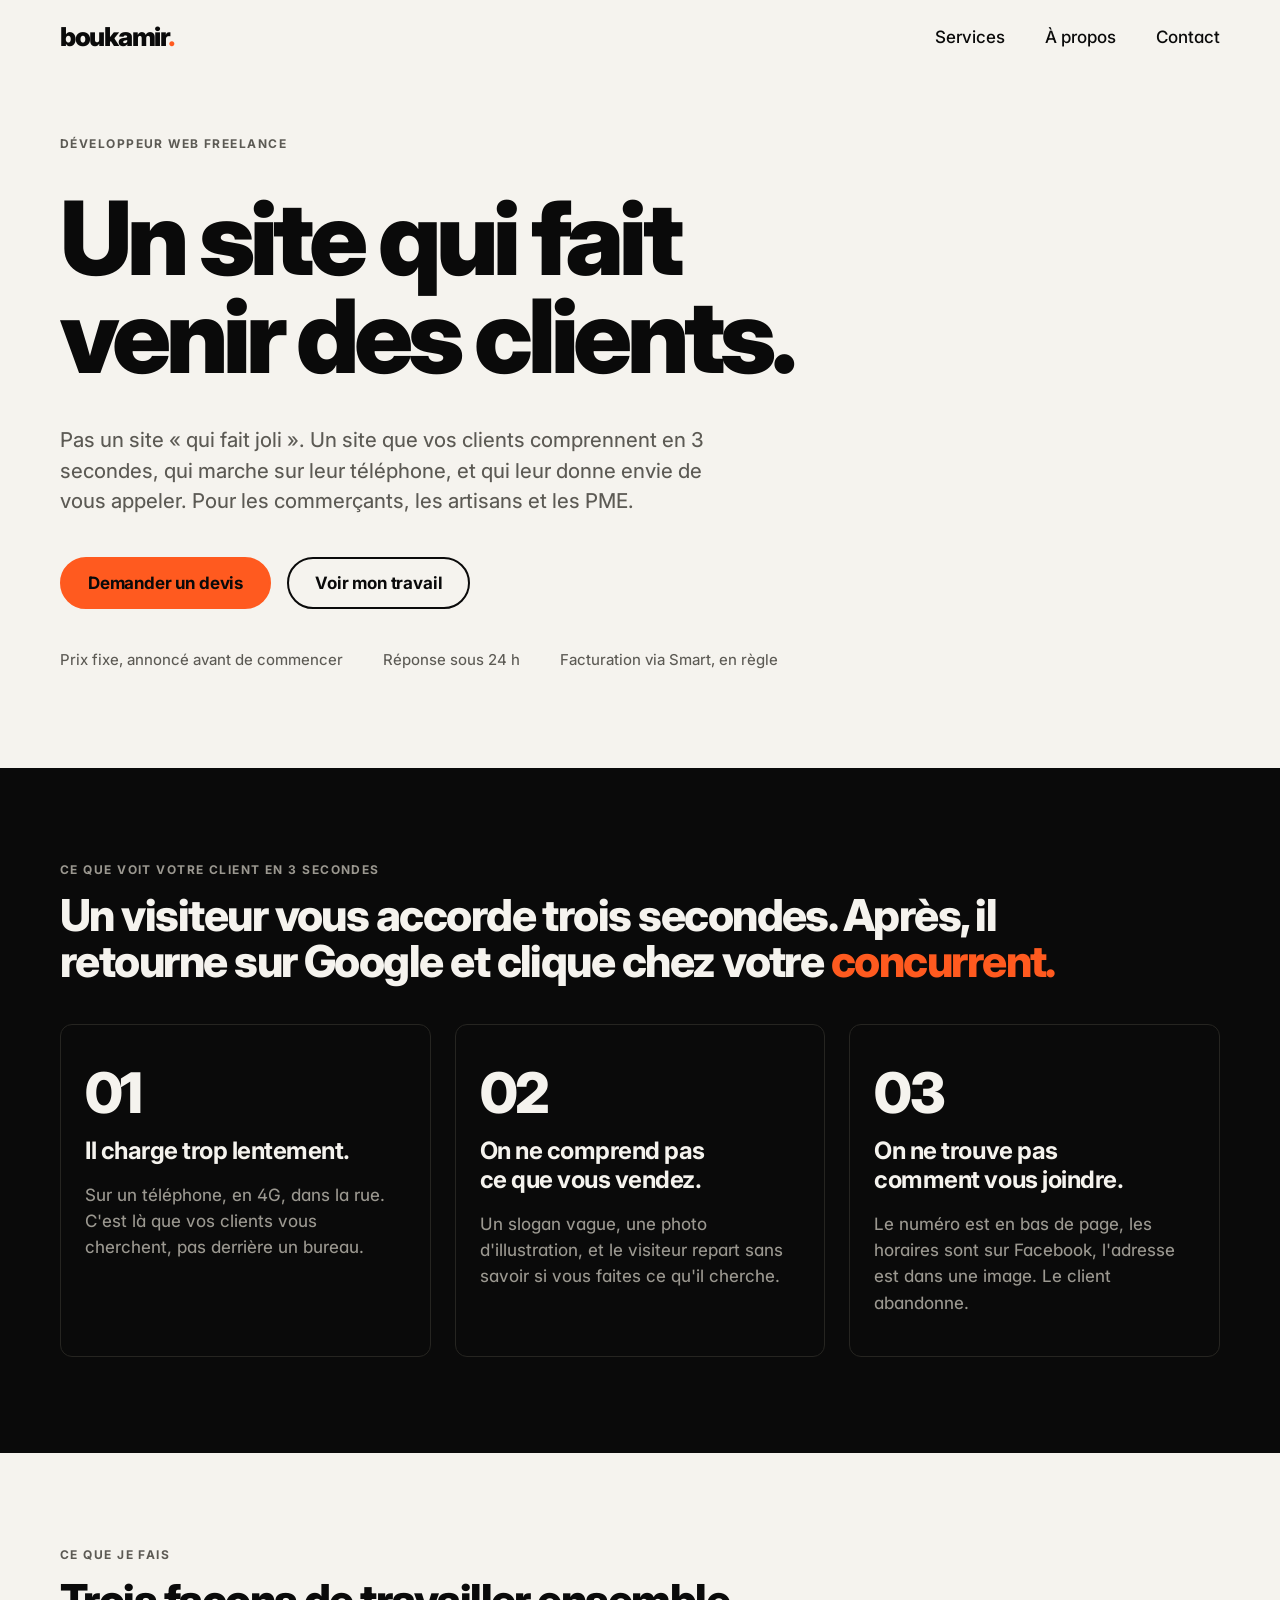
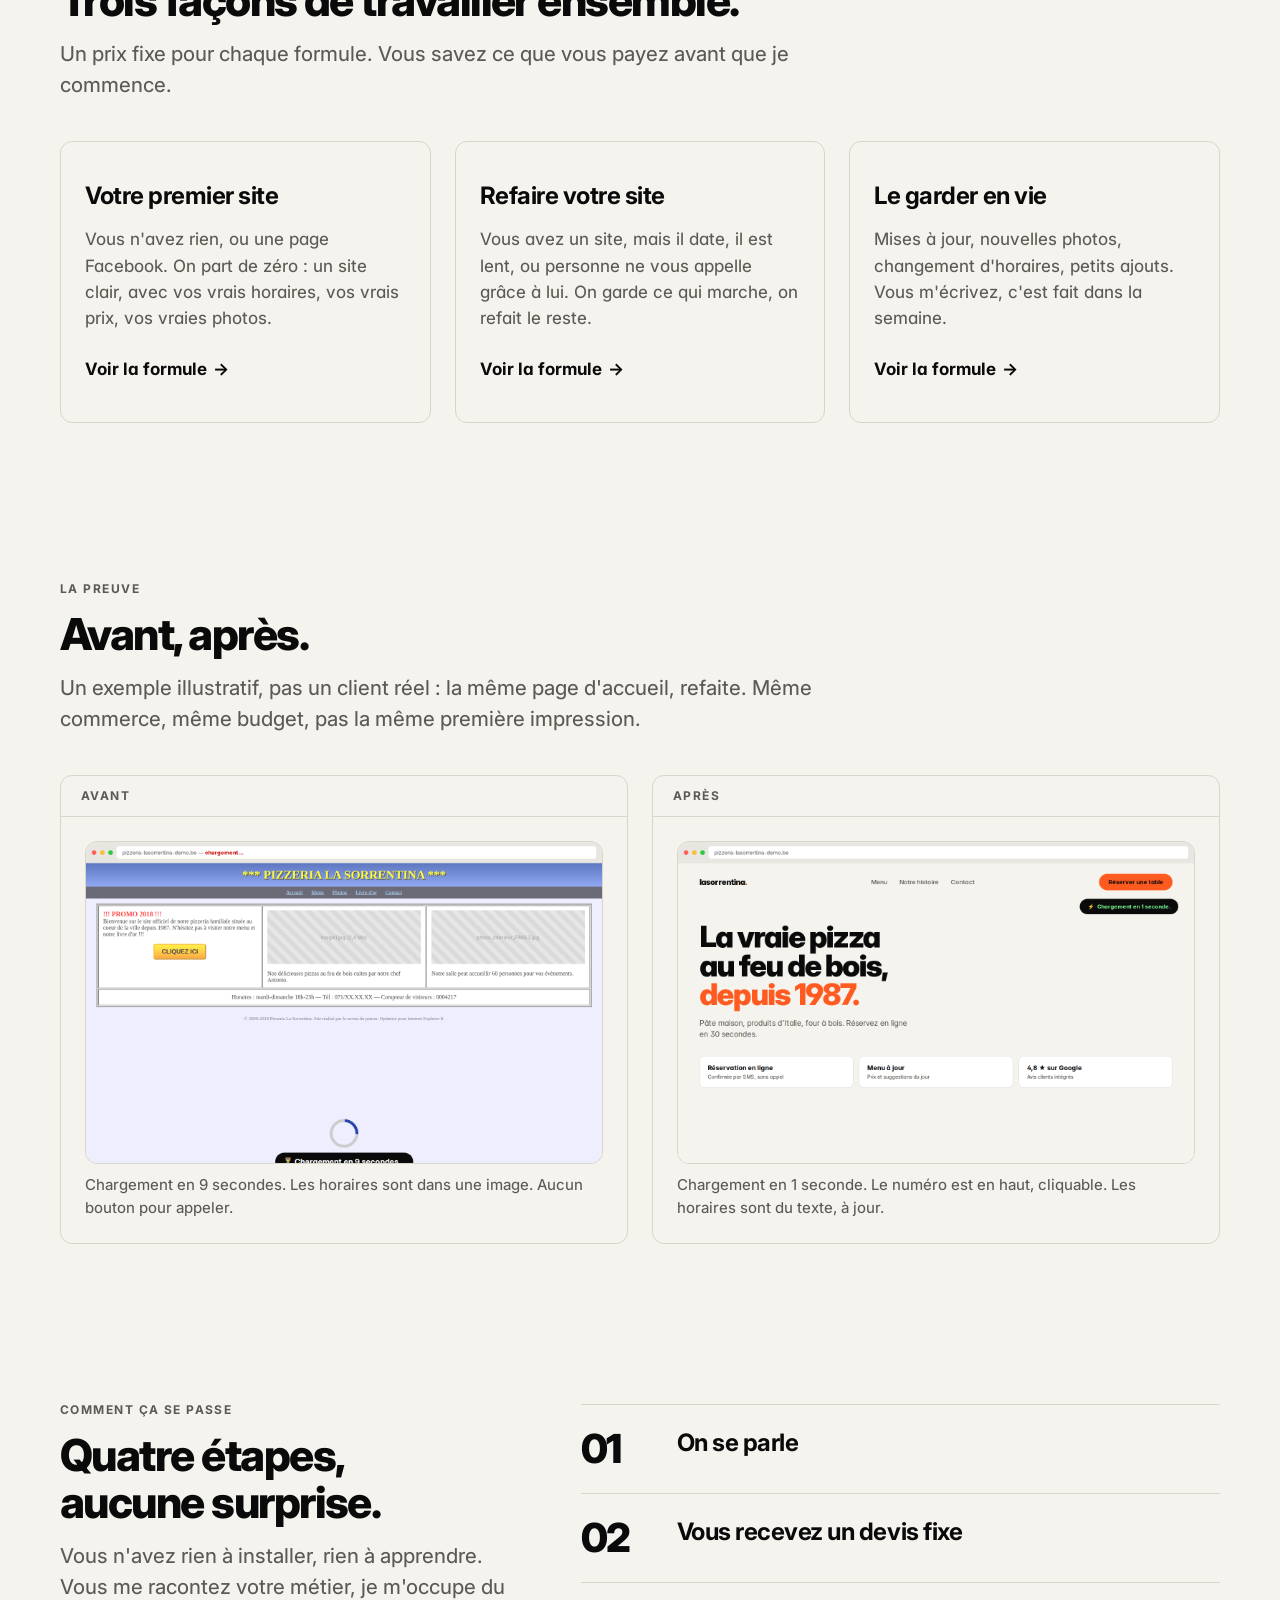
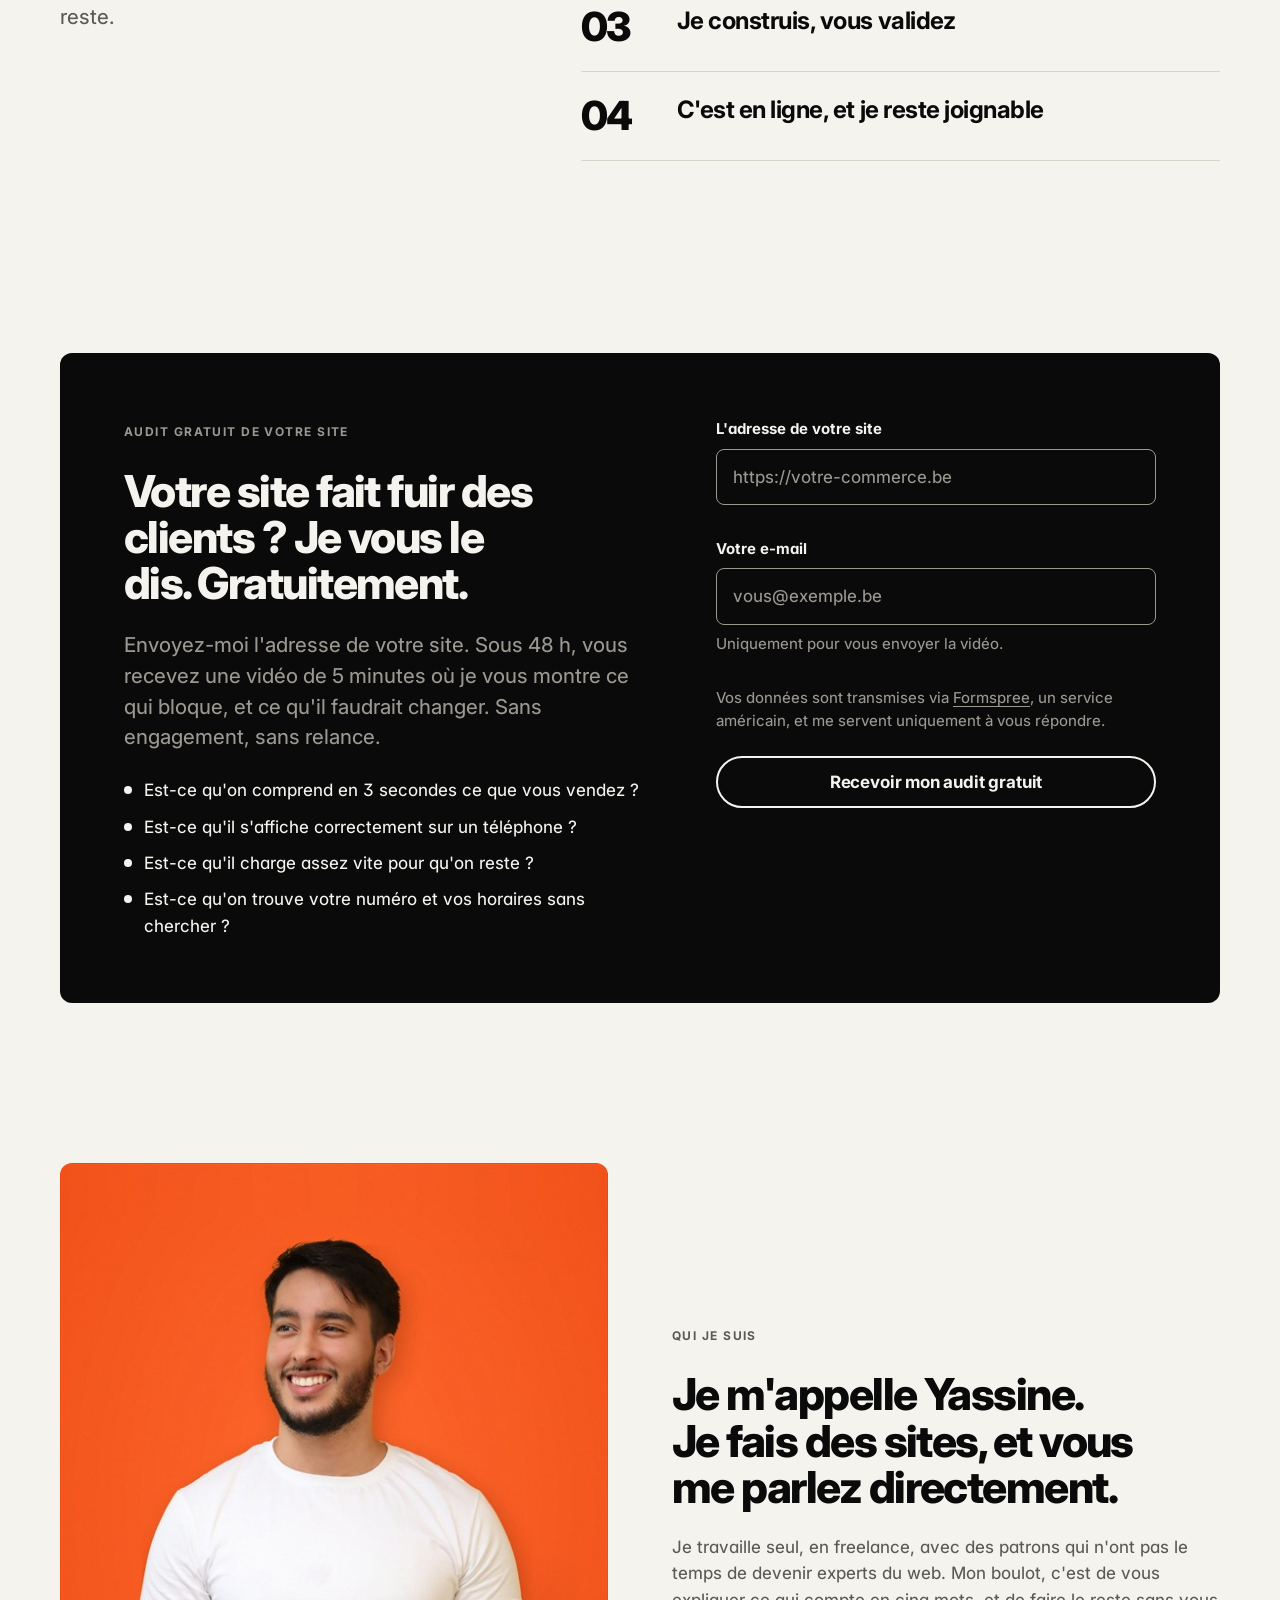
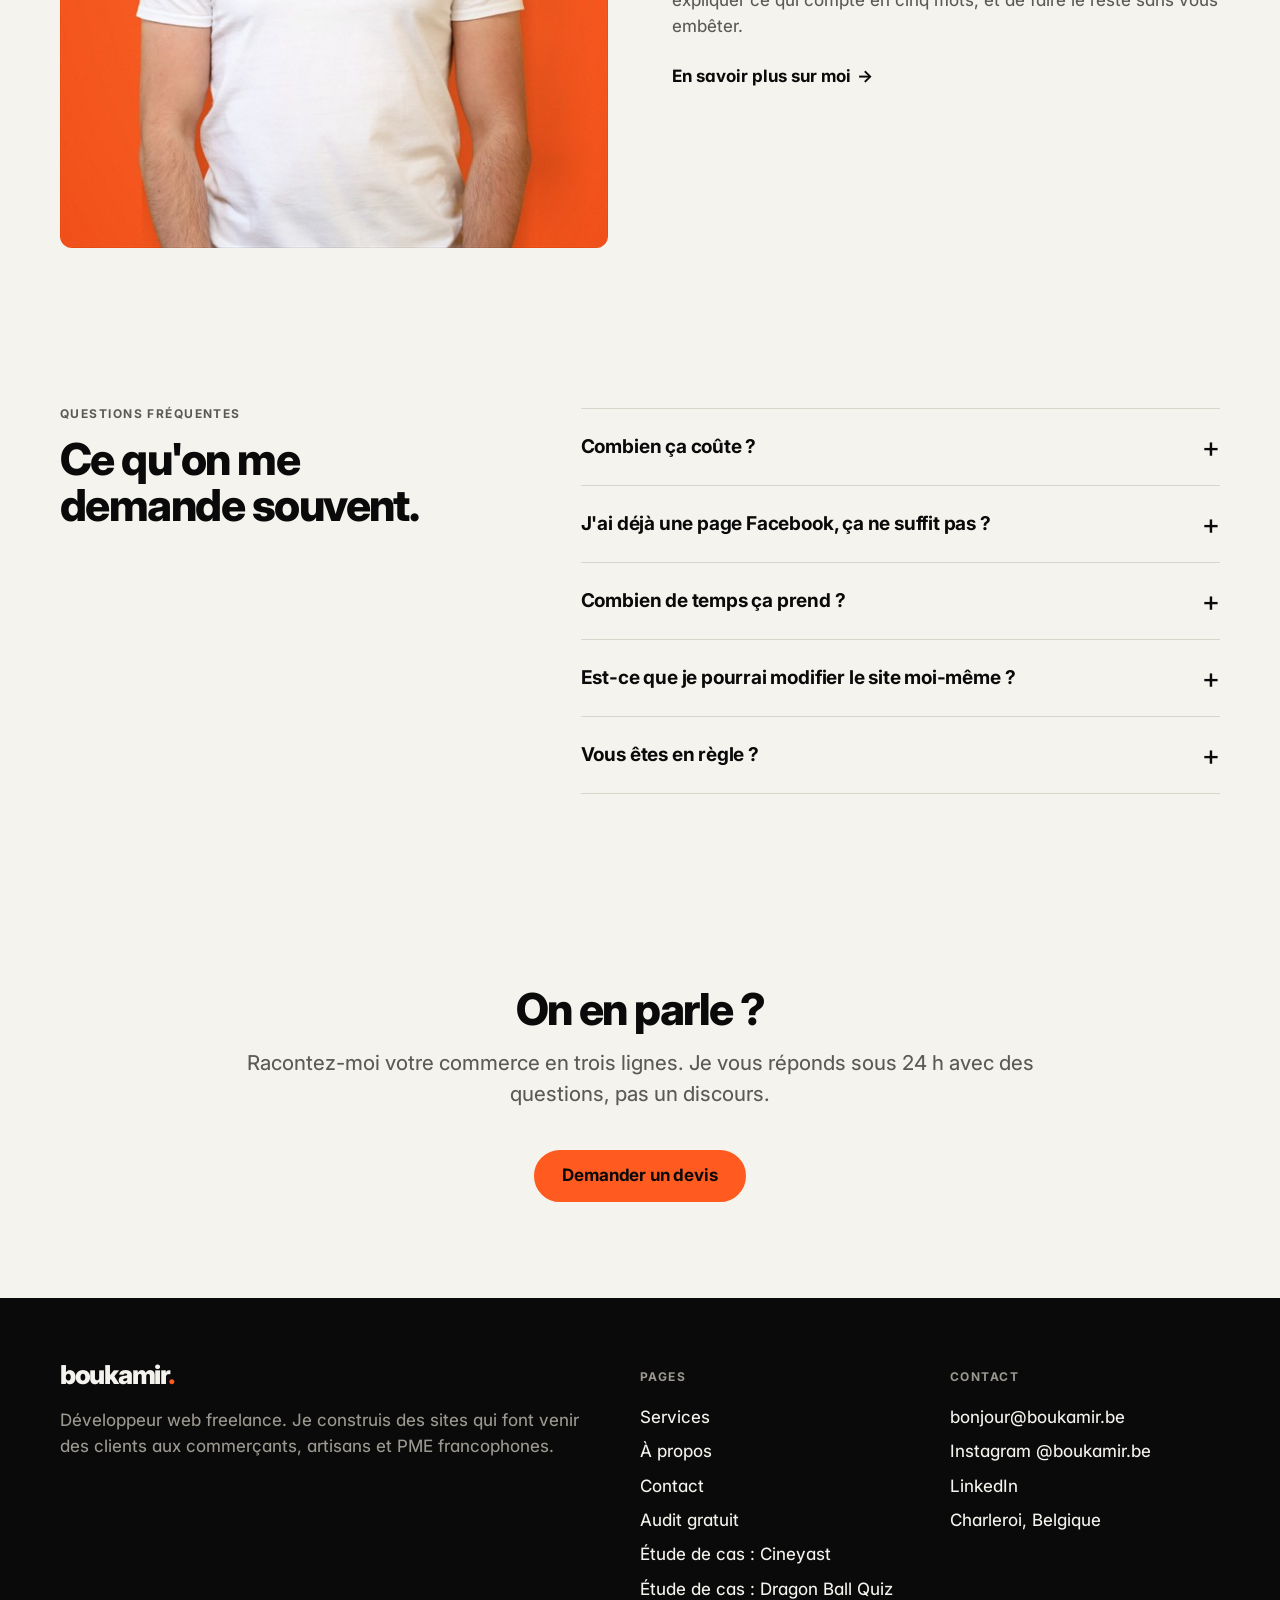
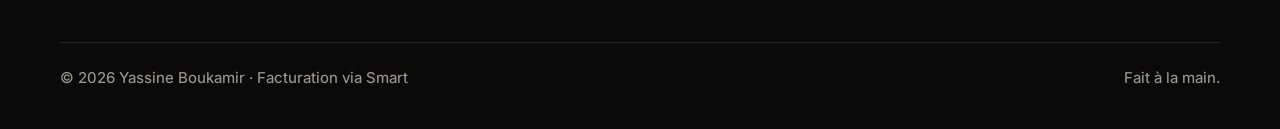
==== commit c71c04b3: "Ajoute l'étude de cas Dragon Ball Quiz, liée depuis le pied de page Page hors maquette, sur le modèl" ====
--- a/index.html
+++ b/index.html
@@ -349,6 +349,7 @@
             <li><a href="contact.html">Contact</a></li>
             <li><a href="#audit">Audit gratuit</a></li>
             <li><a href="cineyast.html">Étude de cas : Cineyast</a></li>
+            <li><a href="dragonballquiz.html">Étude de cas : Dragon Ball Quiz</a></li>
           </ul>
         </div>
         <div>
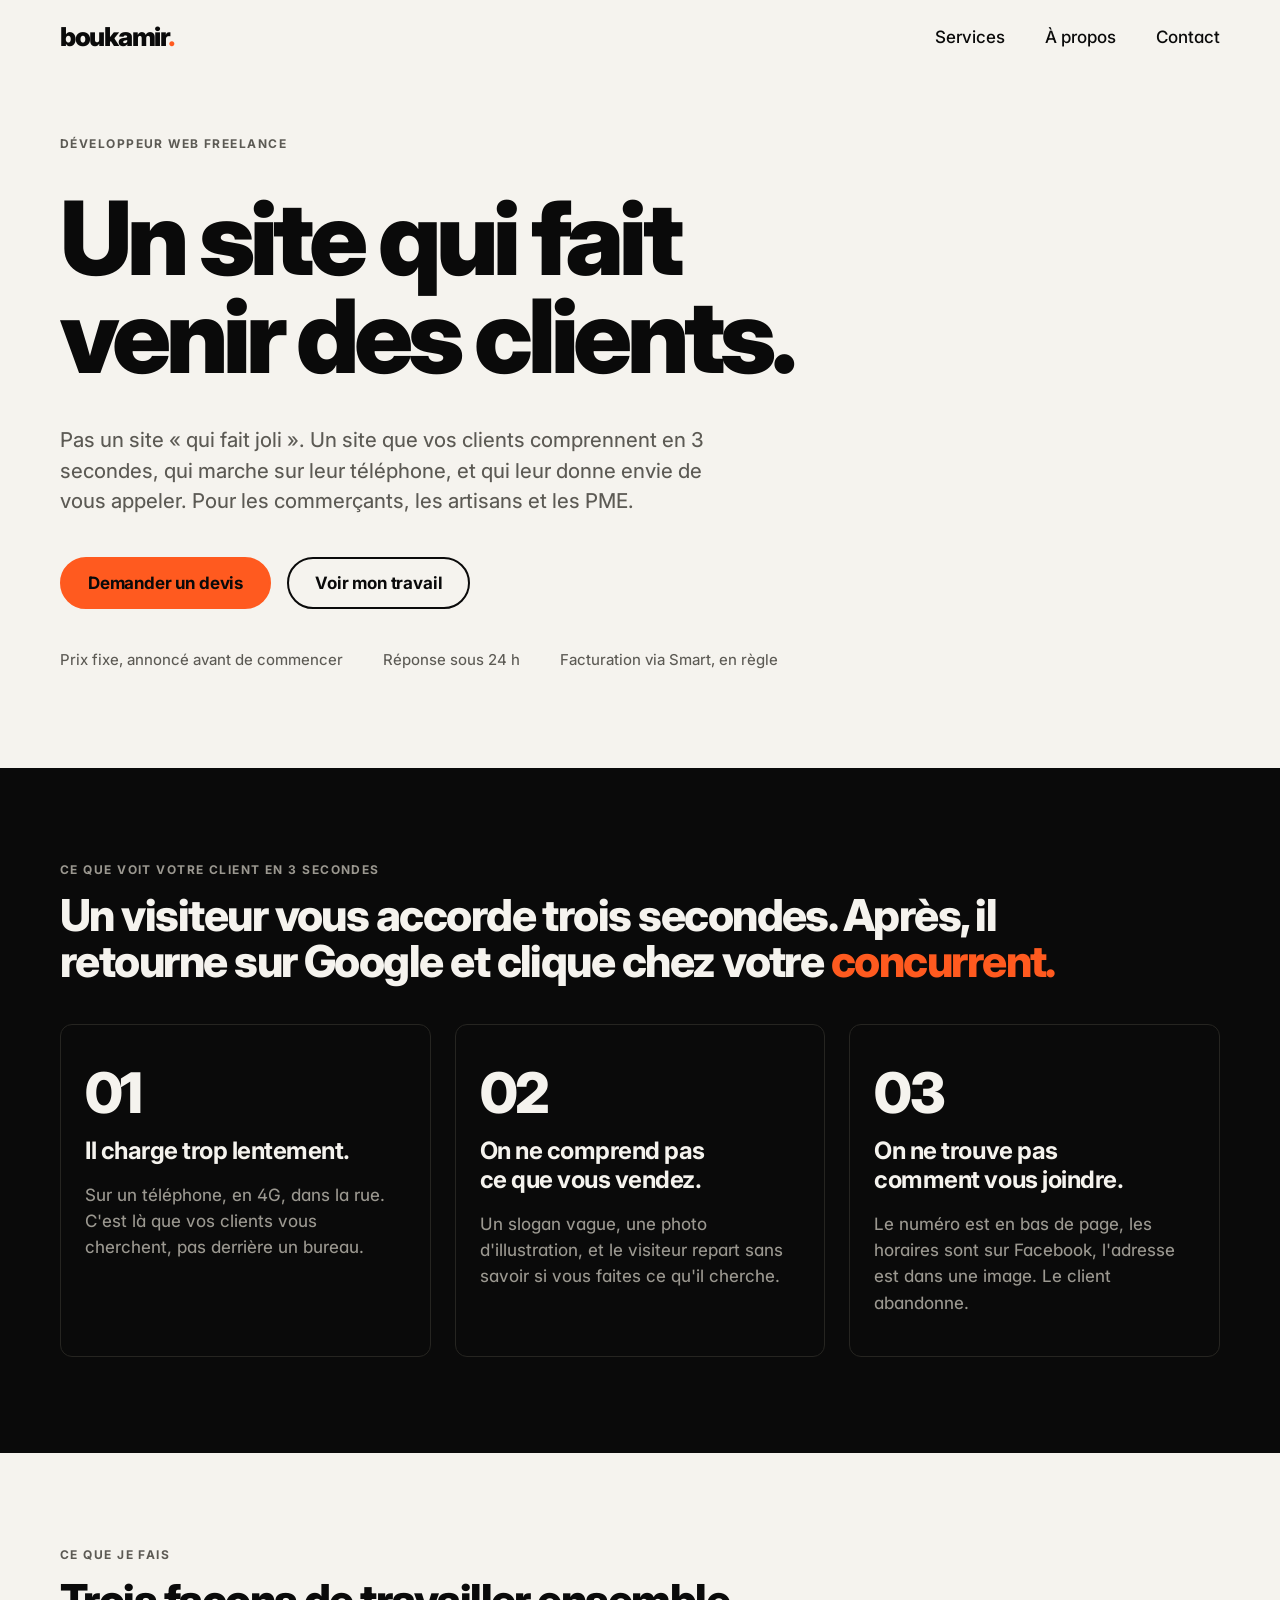
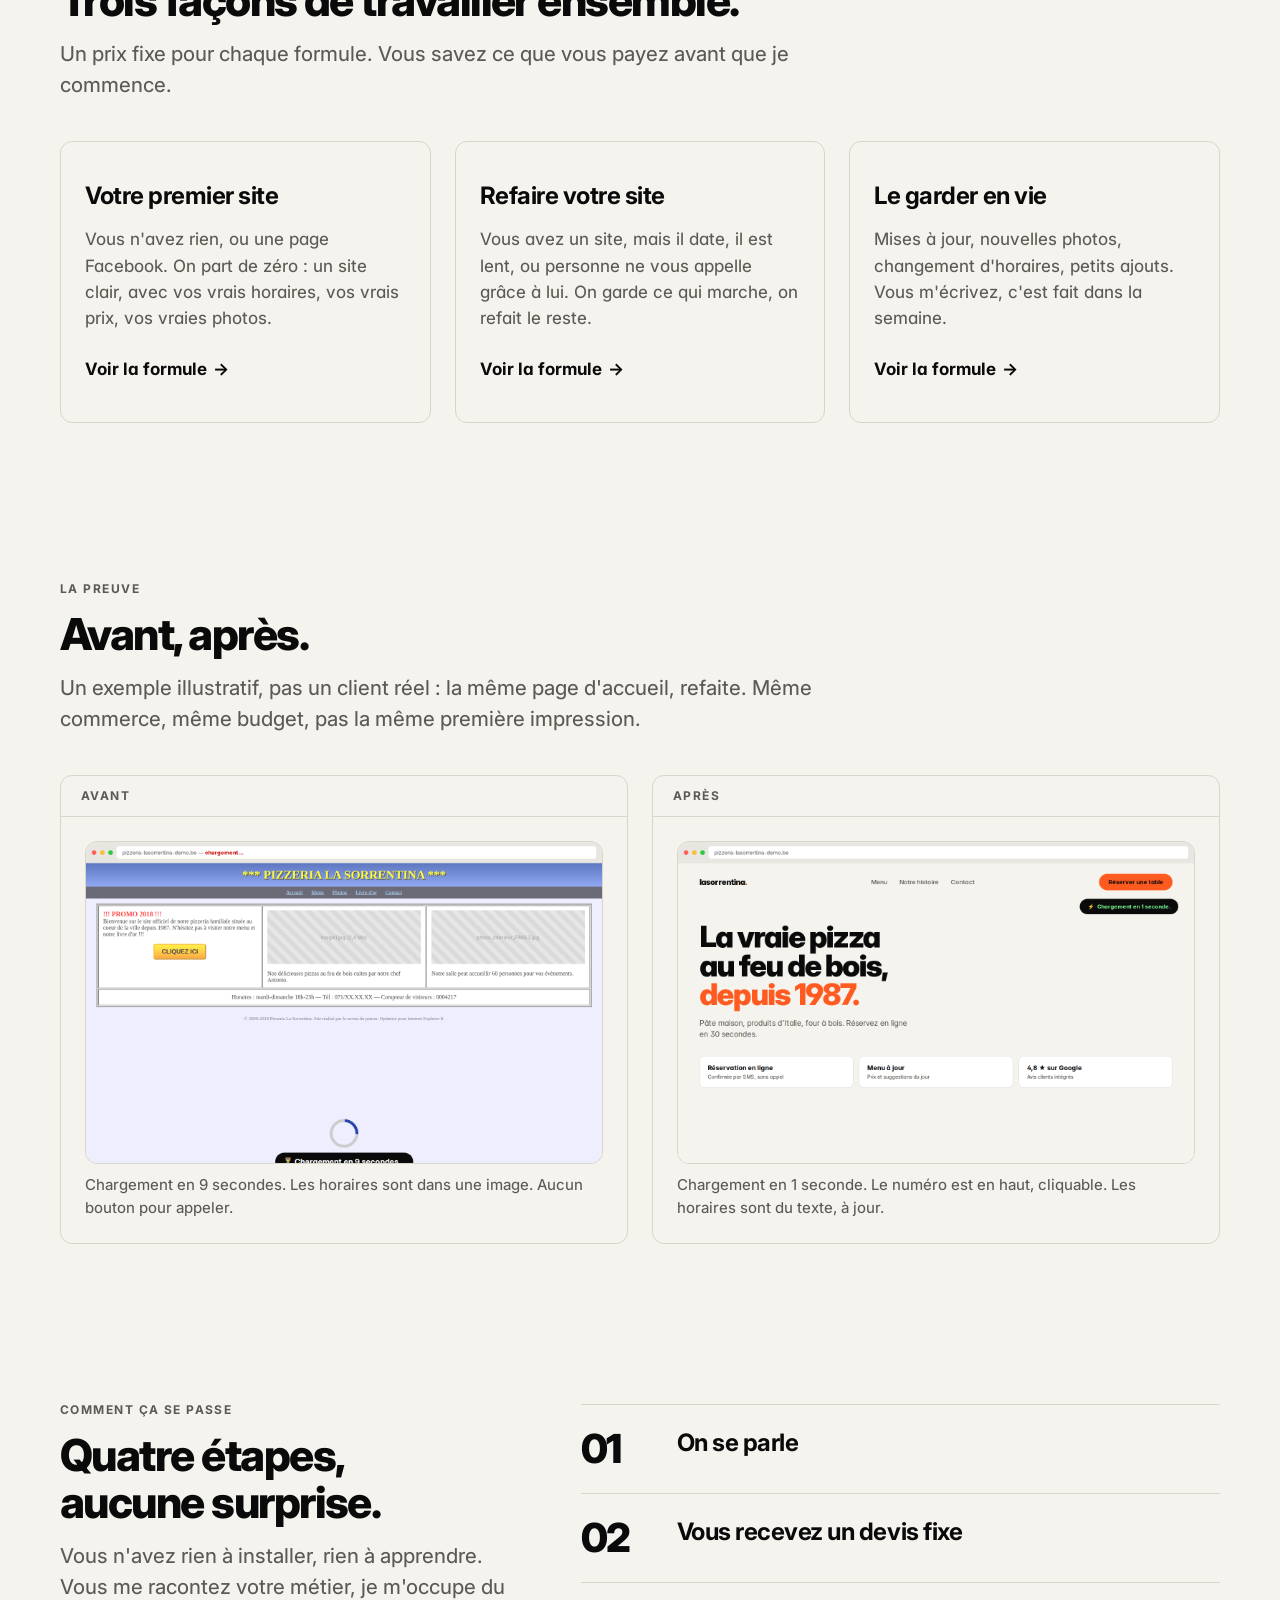
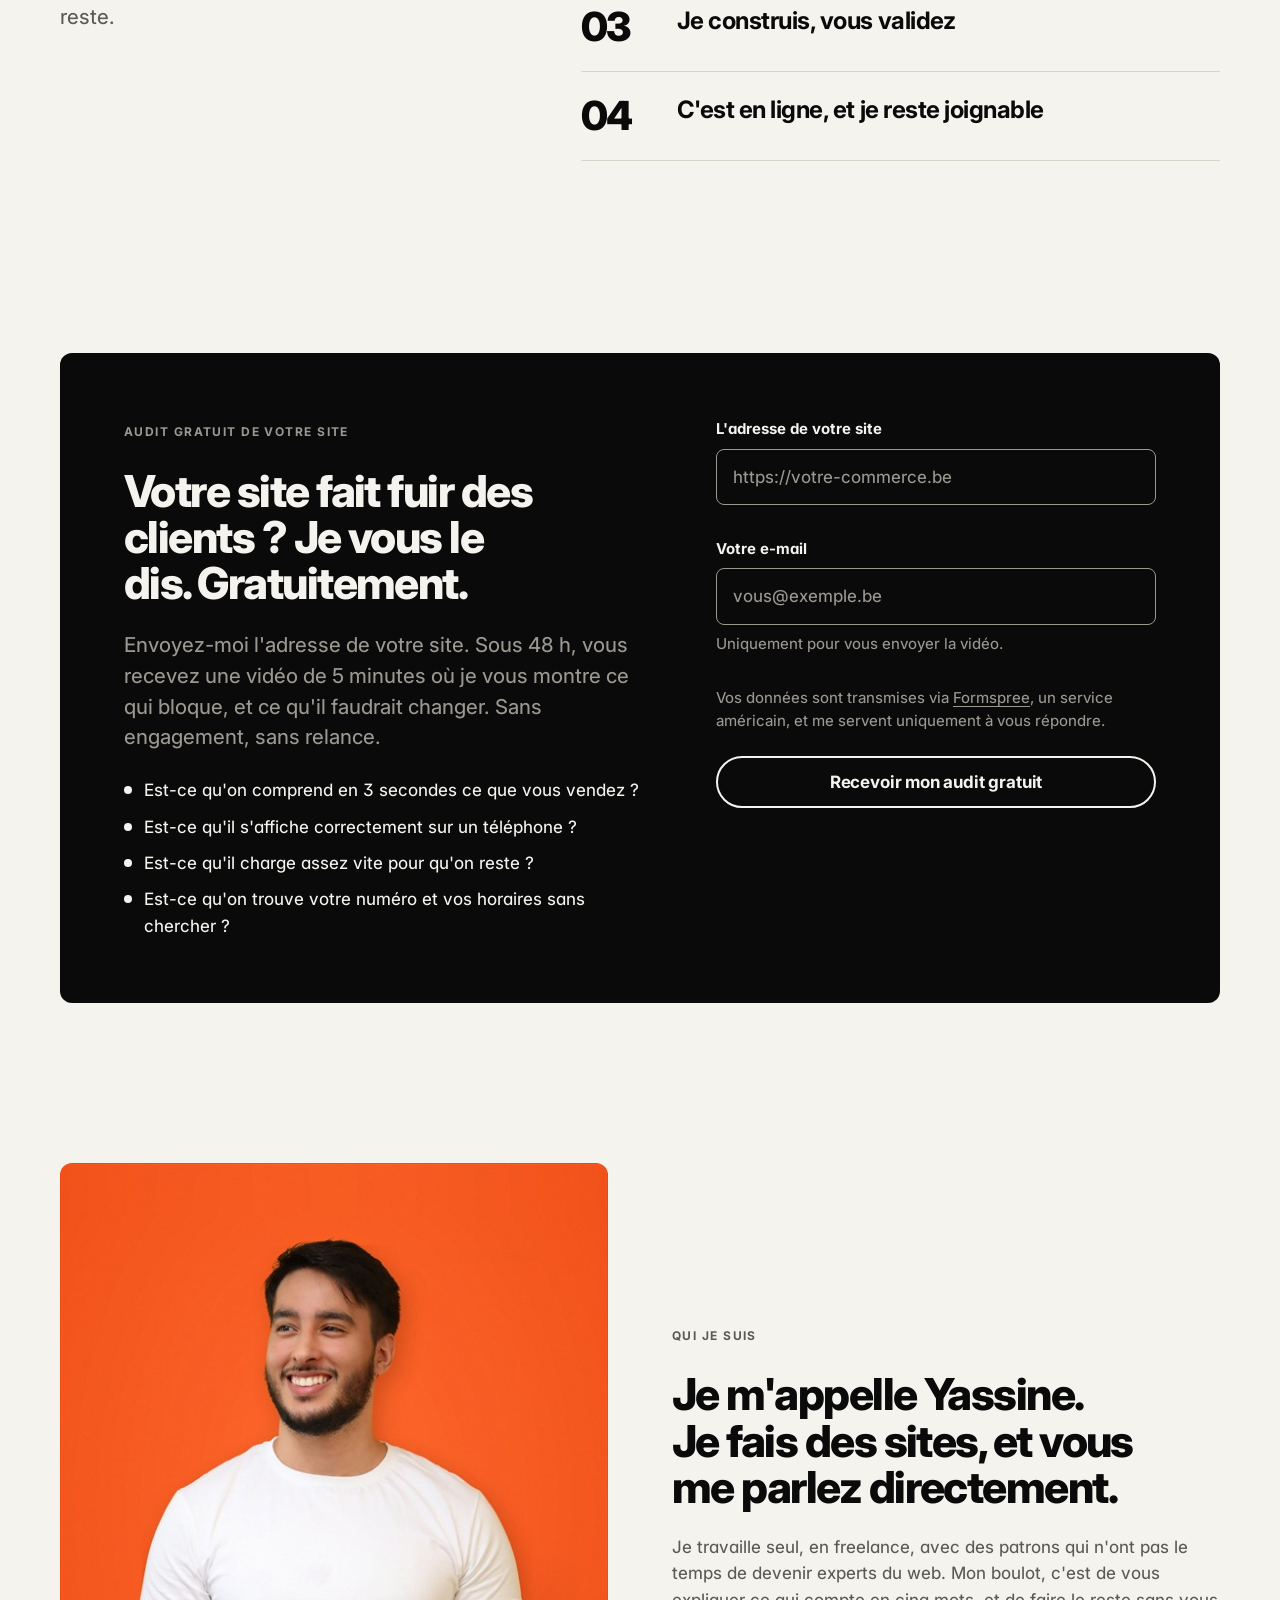
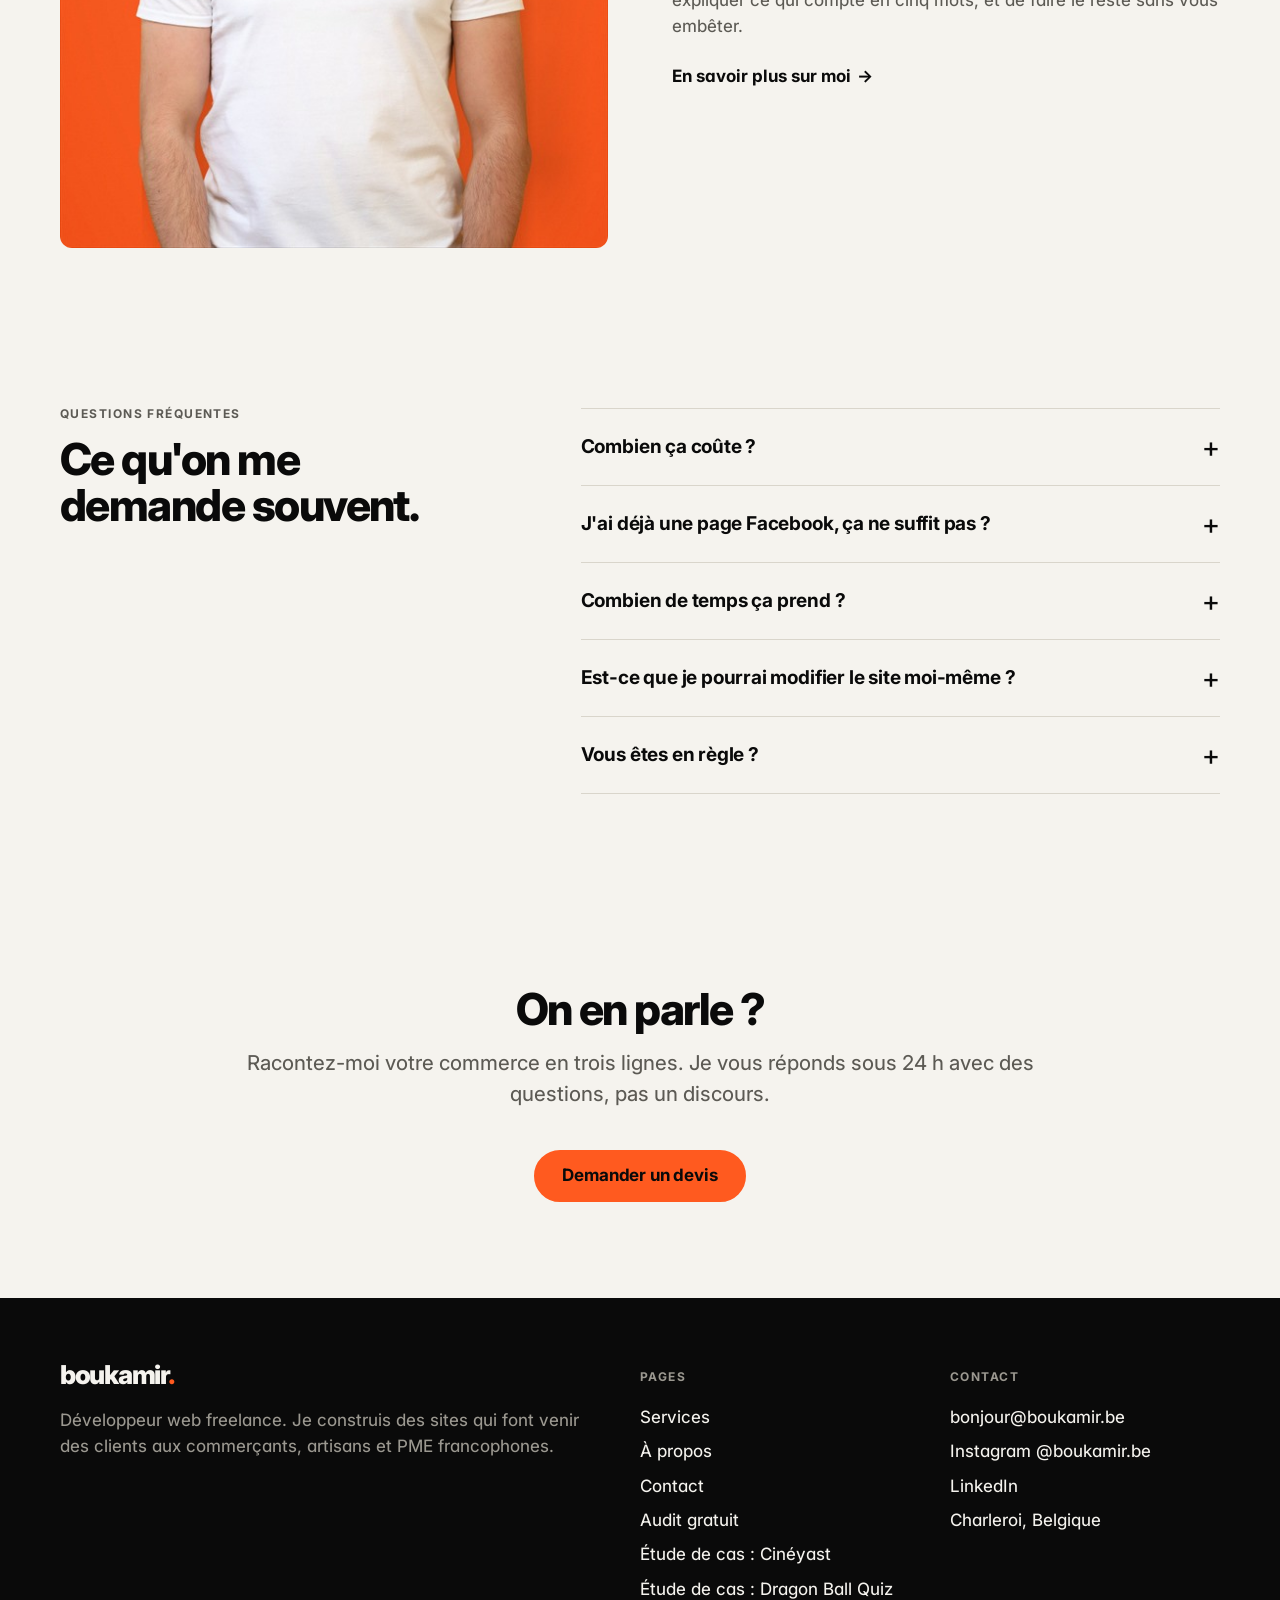
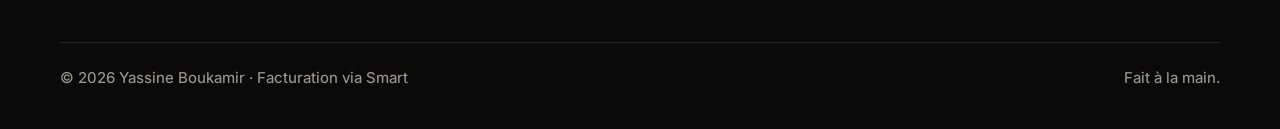
==== commit f92dc320: "Écrit « Cinéyast » avec l'accent dans l'étude de cas et le pied de page Le site a adopté l'accent da" ====
--- a/index.html
+++ b/index.html
@@ -348,7 +348,7 @@
             <li><a href="a-propos.html">À propos</a></li>
             <li><a href="contact.html">Contact</a></li>
             <li><a href="#audit">Audit gratuit</a></li>
-            <li><a href="cineyast.html">Étude de cas : Cineyast</a></li>
+            <li><a href="cineyast.html">Étude de cas : Cinéyast</a></li>
             <li><a href="dragonballquiz.html">Étude de cas : Dragon Ball Quiz</a></li>
           </ul>
         </div>
